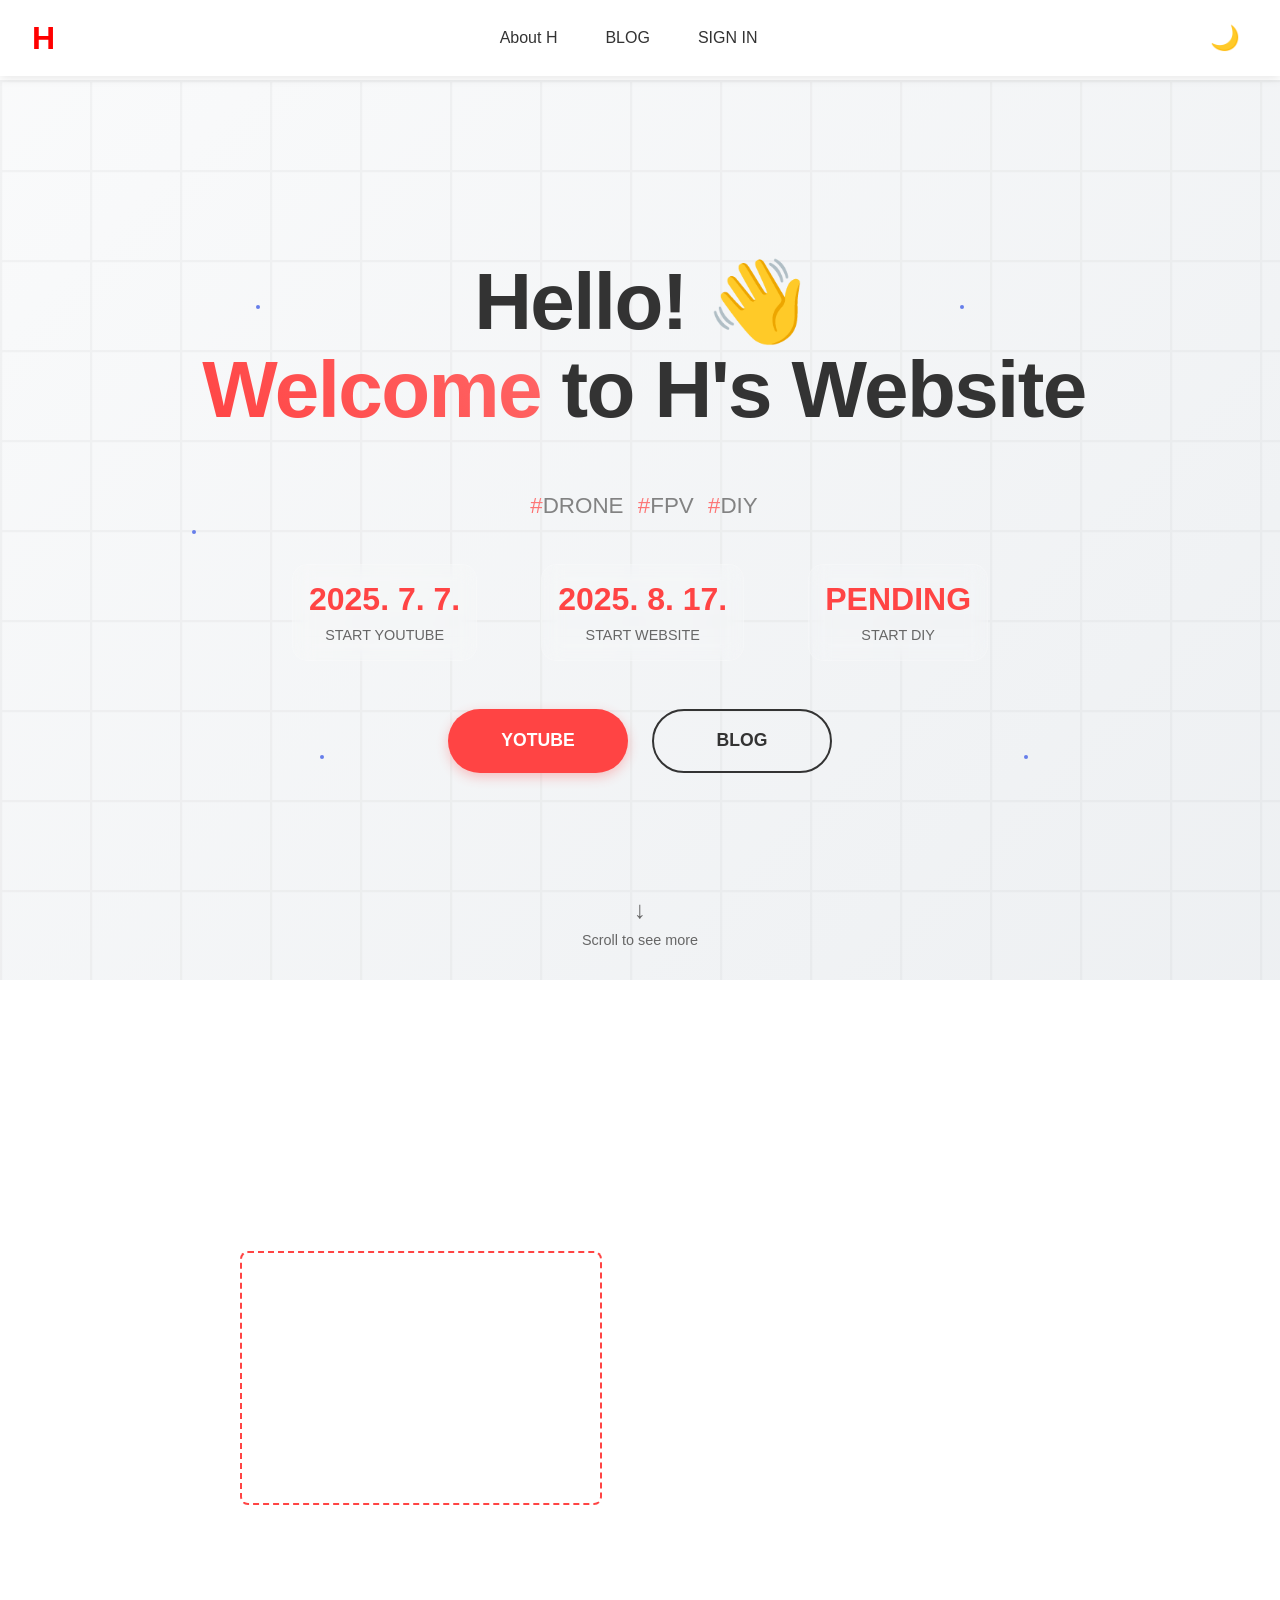
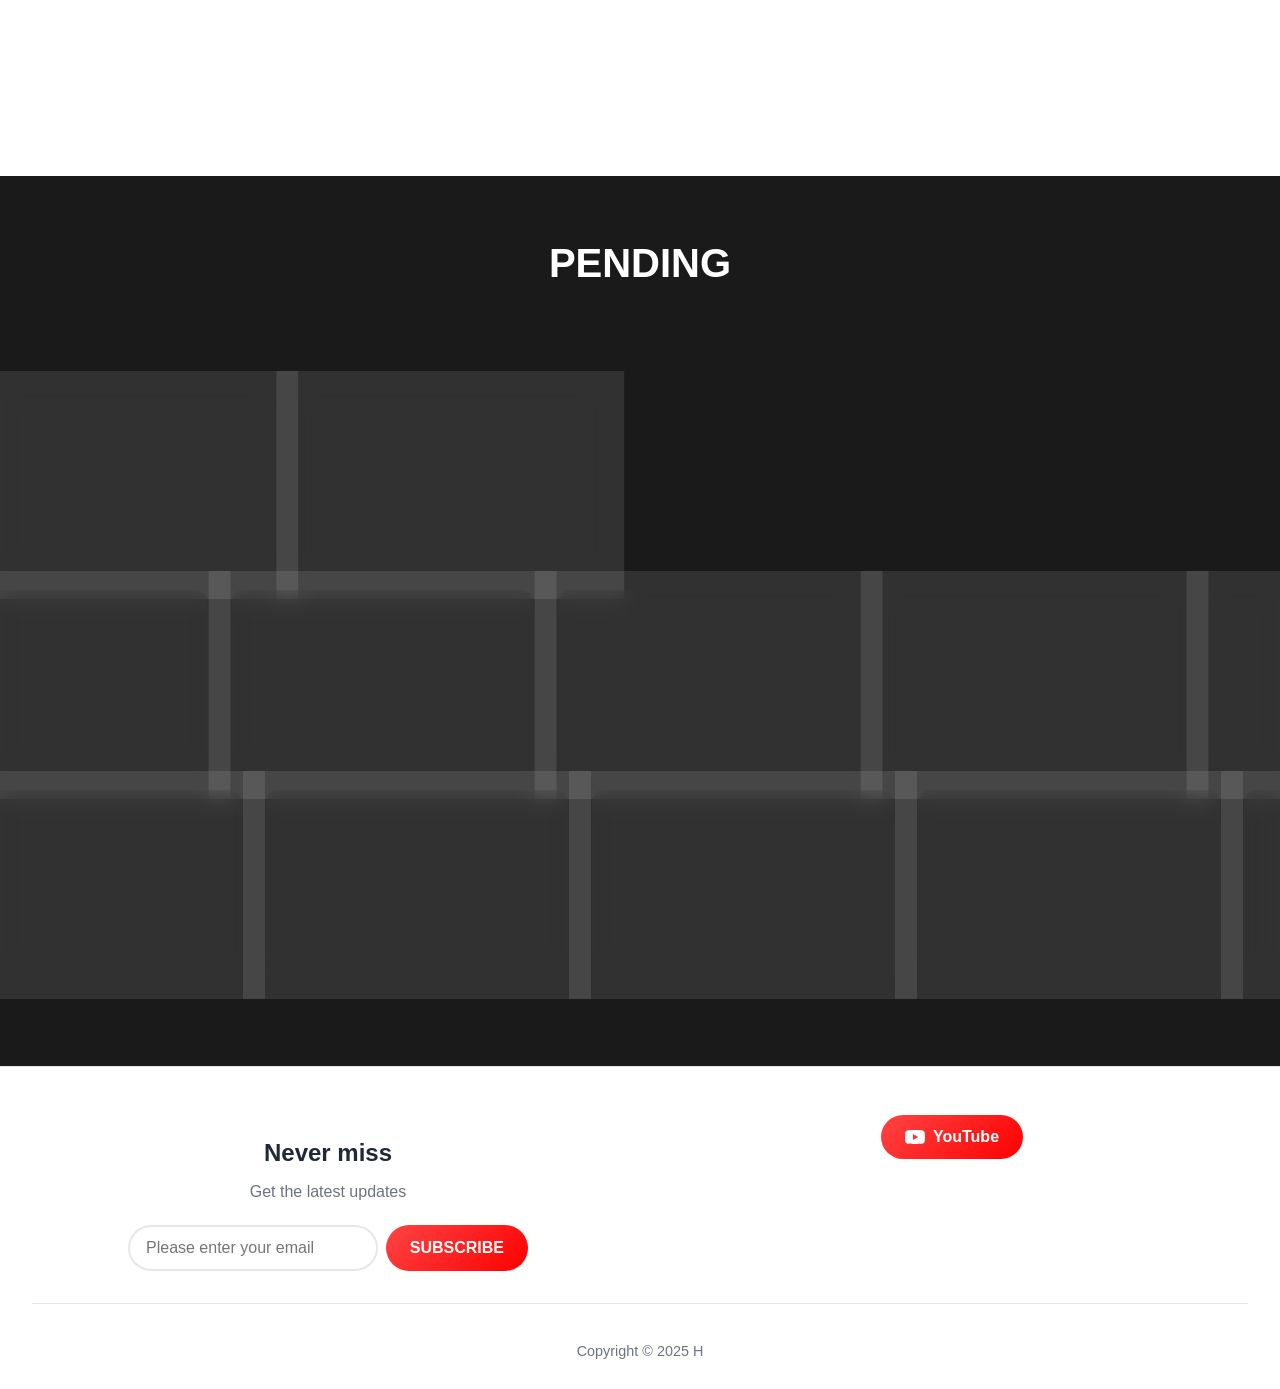
==== index.html @ eb15fac5 "Updates" ====
<!doctype html><html lang="en"><head><meta charset="utf-8"/><link rel="icon" href="/favicon.ico"/><meta name="viewport" content="width=device-width,initial-scale=1"/><meta name="theme-color" content="#000000"/><meta name="description" content="Web site created using create-react-app"/><link rel="apple-touch-icon" href="/logo192.png"/><link rel="manifest" href="/manifest.json"/><title>Himdol's GitHub Pages</title><script defer="defer" src="/static/js/main.31497d71.js"></script><link href="/static/css/main.f7d9aebe.css" rel="stylesheet"></head><body><noscript>You need to enable JavaScript to run this app.</noscript><div id="root"></div></body></html>
---- static/css/main.f7d9aebe.css ----
body{-webkit-font-smoothing:antialiased;-moz-osx-font-smoothing:grayscale;font-family:-apple-system,BlinkMacSystemFont,Segoe UI,Roboto,Oxygen,Ubuntu,Cantarell,Fira Sans,Droid Sans,Helvetica Neue,sans-serif;margin:0}code{font-family:source-code-pro,Menlo,Monaco,Consolas,Courier New,monospace}.App{background:#fff;color:#333;min-height:100vh;text-align:center;transition:all .3s ease}.App.dark{background:#1a1a1a;color:#fff}.header{align-items:center;-webkit-backdrop-filter:blur(10px);backdrop-filter:blur(10px);background:#ffffffe6;box-shadow:0 2px 10px #0000001a;display:flex;justify-content:space-between;left:0;padding:1rem 2rem;position:fixed;right:0;top:0;transition:all .3s ease;z-index:1000}.App.dark .header{background:#1a1a1ae6;box-shadow:0 2px 10px #0000004d}.logo{font-size:2rem;font-weight:700}.logo-m{color:#3b82f6}.logo-h{color:red}.nav{display:flex;gap:1rem}.nav-item{background:none;border:none;border-radius:.5rem;color:#333;cursor:pointer;font-size:1rem;padding:.5rem 1rem;transition:all .3s ease}.App.dark .nav-item{color:#fff}.nav-item:hover{background:#ff000026;color:red;transform:translateY(-1px)}.App.dark .nav-item:hover{background:#ff000040;color:#f66}.nav-item.active{background:linear-gradient(135deg,#f003,#ff00004d);color:red;font-weight:700}.App.dark .nav-item.active{background:linear-gradient(135deg,#ff00004d,#f006);color:#f66}.theme-toggle{background:none;border:none;border-radius:.5rem;cursor:pointer;font-size:1.5rem;padding:.5rem;transition:all .3s ease}.theme-toggle:hover{background:#0000001a}.App.dark .theme-toggle:hover{background:#ffffff1a}.main{margin:0;max-width:100%;padding-top:80px}.home-container{overflow-x:hidden;width:100%}.banner-section{align-items:center;background:#fff;display:flex;height:100vh;justify-content:center;overflow:hidden;position:relative}.home-container.dark .banner-section{background:#1a1a1a}.banner-background{align-items:center;background:#fff;background-size:400% 400%;display:flex;height:100%;justify-content:center;left:0;position:absolute;top:0;width:100%}.home-container.dark .banner-background{background:#1a1a1a}.banner-image{align-items:center;background:linear-gradient(135deg,#f8f9fa,#e9ecef);display:flex;height:100%;justify-content:center;left:0;opacity:.8;position:absolute;top:0;width:100%}.home-container.dark .banner-image{background:linear-gradient(135deg,#1a1a1a,#2d2d2d);opacity:.9}@keyframes gradientShift{0%{background-position:0 50%}50%{background-position:100% 50%}to{background-position:0 50%}}.banner-particles{height:100%;left:0;pointer-events:none;position:absolute;top:0;width:100%}.particle{animation:float 6s ease-in-out infinite;background:#667eea;border-radius:50%;height:4px;position:absolute;width:4px}.home-container.dark .particle{background:#4facfe}.particle-1{animation-delay:0s;left:20%;top:25%}.particle-2{animation-delay:1s;left:80%;top:75%}.particle-3{animation-delay:2s;left:15%;top:50%}.particle-4{animation-delay:3s;left:75%;top:25%}.particle-5{animation-delay:4s;left:25%;top:75%}@keyframes float{0%,to{opacity:.7;transform:translateY(0) rotate(0deg)}50%{opacity:1;transform:translateY(-20px) rotate(180deg)}}.banner-overlay{background:url("data:image/svg+xml;charset=utf-8,%3Csvg xmlns='http://www.w3.org/2000/svg' viewBox='0 0 100 100'%3E%3Cdefs%3E%3Cpattern id='a' width='10' height='10' patternUnits='userSpaceOnUse'%3E%3Cpath d='M10 0H0v10' fill='none' stroke='rgba(0,0,0,0.1)' stroke-width='.5'/%3E%3C/pattern%3E%3C/defs%3E%3Cpath fill='url(%23a)' d='M0 0h100v100H0z'/%3E%3C/svg%3E");height:100%;left:0;opacity:.3;position:absolute;top:0;width:100%}.home-container.dark .banner-overlay{background:url("data:image/svg+xml;charset=utf-8,%3Csvg xmlns='http://www.w3.org/2000/svg' viewBox='0 0 100 100'%3E%3Cdefs%3E%3Cpattern id='a' width='10' height='10' patternUnits='userSpaceOnUse'%3E%3Cpath d='M10 0H0v10' fill='none' stroke='rgba(255,255,255,0.1)' stroke-width='.5'/%3E%3C/pattern%3E%3C/defs%3E%3Cpath fill='url(%23a)' d='M0 0h100v100H0z'/%3E%3C/svg%3E")}.banner-content{align-items:center;color:#333;display:flex;flex-direction:column;justify-content:center;margin-bottom:4rem;max-width:1200px;padding:0 2rem;position:relative;text-align:center;width:100%;z-index:2}.home-container.dark .banner-content{color:#fff}.banner-title{color:#333;font-size:5rem;font-weight:700;letter-spacing:-.02em;line-height:1.1;margin-bottom:2rem}.home-container.dark .banner-title{color:#fff}@media (max-width:768px){.banner-title{font-size:3rem}}@media (max-width:480px){.banner-title{font-size:2.5rem}}.highlight{-webkit-text-fill-color:#0000;background:linear-gradient(45deg,#f44,#f66);-webkit-background-clip:text;background-clip:text;display:inline-block;margin-left:.5rem}.banner-subtitle{color:#666;font-size:1.4rem;font-weight:400;line-height:1.6;margin-bottom:2.5rem;margin-left:auto;margin-right:auto;max-width:600px;opacity:.8}.home-container.dark .banner-subtitle{color:#ccc}.banner-stats{display:flex;flex-wrap:wrap;gap:4rem;justify-content:center;margin-bottom:3rem}.stat-item{-webkit-backdrop-filter:blur(10px);backdrop-filter:blur(10px);background:#ffffff1a;border:1px solid #fff3;border-radius:15px;min-width:100px;padding:1rem;text-align:center}.home-container.dark .stat-item{background:#0003;border:1px solid #ffffff1a}.stat-number{color:#f44;display:block;font-size:2rem;font-weight:800;margin-bottom:.5rem}.home-container.dark .stat-number{color:#f66}.stat-label{color:#666;font-size:.9rem;font-weight:500}.home-container.dark .stat-label{color:#ccc}.banner-buttons{flex-wrap:wrap;gap:1.5rem;margin-bottom:2rem}.banner-buttons,.scroll-indicator{display:flex;justify-content:center}.scroll-indicator{align-items:center;bottom:2rem;color:#666;flex-direction:column;font-size:.9rem;position:absolute;text-align:center;z-index:10}.home-container.dark .scroll-indicator{color:#ccc}.scroll-arrow{animation:bounce 2s infinite;font-size:1.5rem;margin-bottom:.5rem}@keyframes bounce{0%,20%,50%,80%,to{transform:translateY(0)}40%{transform:translateY(-10px)}60%{transform:translateY(-5px)}}.btn-primary,.btn-secondary{border:none;border-radius:50px;cursor:pointer;display:inline-block;font-size:1.1rem;font-weight:600;min-width:180px;overflow:hidden;padding:1.2rem 2.5rem;position:relative;text-decoration:none;transition:all .3s ease}.btn-primary{background:#f44;box-shadow:0 4px 12px #ff44444d;color:#fff}.btn-primary:hover{background:#f33;box-shadow:0 8px 20px #f446;transform:translateY(-2px)}.btn-secondary{background:#0000;border:2px solid #333;color:#333}.home-container.dark .btn-secondary{border:2px solid #fff;color:#fff}.btn-secondary:hover{background:#333;color:#fff;transform:translateY(-2px)}.home-container.dark .btn-secondary:hover{background:#fff;color:#333}.drone-section{background:#fff;height:100vh;overflow:hidden;position:relative}.home-container.dark .drone-section{background:#1a1a1a}.drone{left:50%;position:absolute;top:50%;transform:translate(-50%,-50%);z-index:10}.drone-body{background:linear-gradient(45deg,#2c3e50,#34495e);border:3px solid #ecf0f1;box-shadow:0 10px 30px #0000004d;height:120px;position:relative;transform:rotate(45deg);width:120px}.drone-body:before{border:2px solid #ecf0f1;border-radius:50%;content:"";height:60px;left:50%;top:50%;transform:translate(-50%,-50%);width:60px}.drone-arm,.drone-body:before{background:linear-gradient(45deg,#34495e,#2c3e50);position:absolute}.drone-arm{border:1px solid #ecf0f1;border-radius:4px;height:8px;width:80px}.drone-arm-1{left:50%;top:50%;transform:translate(-50%,-50%) rotate(0deg)}.drone-arm-2{left:50%;top:50%;transform:translate(-50%,-50%) rotate(90deg)}.drone-propeller{animation:spin .3s linear infinite;background:#95a5a6;border:2px solid #7f8c8d;border-radius:50%;height:25px;position:absolute;width:25px}.drone-propeller-1{left:50%;top:-12px;transform:translateX(-50%)}.drone-propeller-2{right:-12px;top:50%;transform:translateY(-50%)}.drone-propeller-3{bottom:-12px;left:50%;transform:translateX(-50%)}.drone-propeller-4{left:-12px;top:50%;transform:translateY(-50%)}@keyframes spin{0%{transform:rotate(0deg)}to{transform:rotate(1turn)}}.drone-camera{background:#e74c3c;border:2px solid #c0392b;border-radius:50%;box-shadow:0 2px 8px #e74c3c66;height:25px;left:50%;position:absolute;top:50%;transform:translate(-50%,-50%);width:25px}.drone-trail{background:radial-gradient(circle at 50% 50%,#3498db1a 0,#0000 70%);height:100%;left:0;pointer-events:none;position:absolute;top:0;width:100%}.section{min-height:10vh}.section,.section-content{align-items:center;display:flex;justify-content:center;padding:2rem;position:relative}.section-content{box-sizing:border-box;max-width:1200px;min-height:60vh;text-align:center;width:100%}.section-layout{align-items:center;background:#ffffffe6;border-radius:15px;display:flex;gap:3rem;max-width:800px;padding:1.5rem;transition:all .3s ease;width:100%}.home-container.dark .section-layout{background:#282828e6}.section-layout.section-layout-left-image{flex-direction:row!important}.blog-section .section-layout.section-layout-right-image,.section-layout.section-layout-right-image{flex-direction:row-reverse!important}.blog-section .section-layout .landing-pad{order:1}.blog-section .section-layout .section-image{order:2}.section-image{align-items:center;-webkit-backdrop-filter:blur(10px);backdrop-filter:blur(10px);background:#ffffff1a;border:2px dashed #f44;border-radius:8px;color:#f44;display:flex;flex:1 1;flex-shrink:0;font-size:1.2rem;height:250px;justify-content:center;min-width:250px}@media (max-width:768px){.section-layout{flex-direction:column!important;gap:2rem;padding:1.5rem}.section-image{height:200px;min-width:0;min-width:auto;width:100%}.landing-pad{text-align:center}}.mt-28{margin-top:7rem}.screen-slide-scroll-section{background:#1a1a1a;color:#fff;overflow:hidden;padding:2rem 0;position:relative}.home-container.dark .screen-slide-scroll-section{background:#0a0a0a}.screen-slide-title{color:#fff;font-size:2.5rem;font-weight:700;margin-bottom:.5rem;text-align:center}.home-container.dark .screen-slide-title{color:#fff}.screen-slide-subtitle{color:#ccc;font-size:1.2rem;margin-bottom:3rem;text-align:center}.home-container.dark .screen-slide-subtitle{color:#aaa}.screen-slide-container{height:700px;overflow:hidden;position:relative}.screen-slide-row{display:flex;gap:1.5rem;padding:1rem 0;position:absolute;white-space:nowrap;width:-webkit-max-content;width:max-content;will-change:transform}.screen-slide-item{align-items:center;-webkit-backdrop-filter:blur(10px);backdrop-filter:blur(10px);background:#ffffff1a;border:1px solid #fff3;border-radius:12px;box-shadow:0 4px 15px #0000001a;color:#fff;display:flex;flex-shrink:0;font-size:1rem;font-weight:500;height:180px;justify-content:center;overflow:hidden;padding:0;position:relative;text-align:center;transition:all .3s ease;width:300px}.screen-slide-item img{border-radius:12px;height:100%;object-fit:cover;width:100%}.screen-slide-item .item-content{align-items:center;background:linear-gradient(#0000,#000000b3);bottom:0;display:flex;justify-content:center;left:0;padding:1rem .5rem .5rem;position:absolute;right:0}.screen-slide-item .item-content span{font-size:.9rem;font-weight:600;text-shadow:1px 1px 2px #000c}.home-container.dark .screen-slide-item{background:#ffffff0d;border:1px solid #ffffff1a;box-shadow:0 4px 15px #0000004d;color:#e0e0e0}.screen-slide-item:hover{background:#fff3;box-shadow:0 8px 25px #0003;transform:translateY(-3px)}.home-container.dark .screen-slide-item:hover{background:#ffffff26;box-shadow:0 8px 25px #0006}.screen-slide-row-1{top:40px;transition:transform .1s ease-out}.screen-slide-row-2{top:240px;transition:transform .1s ease-out}.screen-slide-row-3{top:440px;transition:transform .1s ease-out}.landing-pad{flex:1 1;padding:1rem;text-align:left}.section-title{-webkit-text-fill-color:#0000;background:linear-gradient(45deg,#f44,#f66);-webkit-background-clip:text;background-clip:text;font-size:3.5rem;font-weight:800;margin-bottom:2rem}.section-description{color:#666;font-size:1.3rem;line-height:1.8;margin-bottom:3rem;margin-left:auto;margin-right:auto;max-width:600px}.home-container.dark .section-description{color:#ccc}.btn-landing{background:linear-gradient(45deg,#f44,#f66);border:none;border-radius:50px;color:#fff;cursor:pointer;font-size:1.1rem;font-weight:600;letter-spacing:1px;padding:1rem 2.5rem;text-transform:uppercase;transition:all .3s ease}.about-section{background:#fff;color:#333;overflow:hidden;padding:8rem 2rem;position:relative}.home-container.dark .about-section{background:#1a1a1a;color:#fff}.blog-section{background:#fff;color:#333;overflow:hidden;padding:8rem 2rem;position:relative}.home-container.dark .blog-section{background:#1a1a1a;color:#fff}.shop-section{background:#fff;color:#333;overflow:hidden;padding:8rem 2rem;position:relative}.home-container.dark .shop-section{background:#1a1a1a;color:#fff}.App.dark .section-description{color:#ccc}.App.dark .landing-pad{background:#0000004d;border:1px solid #ffffff1a}@media (max-width:768px){.banner-title{font-size:2.5rem}.banner-subtitle{font-size:1.1rem}.banner-stats{gap:1.5rem}.stat-item{min-width:80px;padding:.8rem}.stat-number{font-size:1.5rem}.banner-buttons{align-items:center;flex-direction:column}.section-title{font-size:2.5rem}.landing-pad{padding:2rem}.header{flex-direction:column;gap:1rem;padding:1rem}.nav{flex-wrap:wrap;justify-content:center}}@media (max-width:480px){.banner-title{font-size:2rem}.banner-subtitle{font-size:1rem}.banner-stats{gap:1rem}.stat-item{min-width:70px;padding:.6rem}.stat-number{font-size:1.3rem}.stat-label{font-size:.8rem}}.home-page{padding:4rem 2rem;text-align:center}.home-page h1{color:#1f2937;font-size:3rem;margin-bottom:1rem;transition:color .3s ease}.App.dark .home-page h1{color:#f9fafb}.home-page h2{color:#6b7280;font-size:1.5rem;font-weight:300;margin-bottom:2rem;transition:color .3s ease}.App.dark .home-page h2{color:#d1d5db}.home-page p{color:#4b5563;font-size:1.2rem;line-height:1.6;margin-bottom:3rem;margin-left:auto;margin-right:auto;max-width:600px;transition:color .3s ease}.App.dark .home-page p{color:#9ca3af}.buttons{display:flex;flex-wrap:wrap;gap:1rem;justify-content:center}.buttons button{background:linear-gradient(135deg,#f44,red);border:none;border-radius:1.5rem;color:#fff;cursor:pointer;font-size:1rem;font-weight:700;padding:.75rem 1.5rem;text-shadow:0 1px 2px #0000004d;transition:all .3s ease}.buttons button:hover{background:linear-gradient(135deg,red,#c00);transform:translateY(-3px)}.about-page,.blog-page,.login-page,.shop-page{padding:2rem;text-align:center}.about-page h1,.blog-page h1,.login-page h1,.shop-page h1{color:#1f2937;font-size:2.5rem;margin-bottom:1rem;transition:color .3s ease}.App.dark .about-page h1,.App.dark .blog-page h1,.App.dark .login-page h1,.App.dark .shop-page h1{color:#f9fafb}.about-page p,.blog-page p,.login-page p,.shop-page p{color:#4b5563;font-size:1.1rem;margin-bottom:2rem;margin-left:auto;margin-right:auto;max-width:600px;transition:color .3s ease}.App.dark .about-page p,.App.dark .blog-page p,.App.dark .login-page p,.App.dark .shop-page p{color:#9ca3af}.about-page button,.blog-page button,.login-page button,.shop-page button{background:linear-gradient(135deg,#f44,red);border:none;border-radius:1.5rem;box-shadow:0 4px 8px #ff00004d,0 2px 4px #f003;color:#fff;cursor:pointer;font-size:1rem;font-weight:700;padding:.75rem 1.5rem;text-shadow:0 1px 2px #0000004d;transition:all .3s ease}.about-page button:hover,.blog-page button:hover,.login-page button:hover,.shop-page button:hover{background:linear-gradient(135deg,red,#c00);box-shadow:0 12px 25px #ff000080,0 6px 12px #ff00004d;transform:translateY(-3px)}@media (max-width:768px){.header{flex-direction:column;gap:1rem;padding:1rem}.nav{flex-wrap:wrap;justify-content:center}.home-page h1{font-size:2rem}.home-page h2{font-size:1.2rem}.buttons{align-items:center;flex-direction:column}.buttons button{width:200px}}.footer{-webkit-backdrop-filter:blur(10px);backdrop-filter:blur(10px);background:#fffffff2;border-top:1px solid #0000001a;margin-top:auto;padding:3rem 2rem 1rem;transition:all .3s ease}.App.dark .footer{background:#1a1a1af2;border-top:1px solid #ffffff1a}.footer-content{grid-gap:3rem;align-items:start;display:grid;gap:3rem;grid-template-columns:1fr 1fr;margin:0 auto;max-width:1200px}.footer-section h3{color:#1f2937;font-size:1.5rem;font-weight:700;margin-bottom:1rem;transition:color .3s ease}.App.dark .footer-section h3{color:#f9fafb}.footer-section p{color:#6b7280;font-size:1rem;margin-bottom:1.5rem;transition:color .3s ease}.App.dark .footer-section p{color:#9ca3af}.subscribe-form{display:flex;gap:.5rem;justify-content:center;margin:0 auto;max-width:400px}.email-input{background:#fff;border:2px solid #e5e7eb;border-radius:2rem;color:#1f2937;flex:1 1;font-size:1rem;padding:.75rem 1rem;transition:all .3s ease}.App.dark .email-input{background:#374151;border-color:#4b5563;color:#f9fafb}.email-input:focus{border-color:red;box-shadow:0 0 0 3px #ff00001a;outline:none}.subscribe-btn{background:linear-gradient(135deg,#f44,red);border:none;border-radius:2rem;color:#fff;cursor:pointer;font-size:1rem;font-weight:600;padding:.75rem 1.5rem;transition:all .3s ease;white-space:nowrap}.subscribe-btn:hover{background:linear-gradient(135deg,red,#c00);box-shadow:0 4px 12px #ff00004d;transform:translateY(-2px)}.subscribed-message{background:linear-gradient(135deg,#10b981,#059669);border-radius:.5rem;color:#fff;font-weight:600;padding:1rem;text-align:center}.social-links{display:flex;gap:1rem;justify-content:center}.youtube-btn{align-items:center;background:linear-gradient(135deg,#f44,red);border:none;border-radius:2rem;color:#fff;cursor:pointer;display:flex;font-size:1rem;font-weight:600;gap:.5rem;padding:.75rem 1.5rem;transition:all .3s ease}.youtube-btn:hover{background:linear-gradient(135deg,red,#c00);box-shadow:0 4px 12px #ff00004d;transform:translateY(-2px)}.youtube-icon{fill:currentColor;height:20px;width:20px}.footer-bottom{border-top:1px solid #0000001a;margin-top:2rem;padding-top:1.5rem;text-align:center}.App.dark .footer-bottom{border-top:1px solid #ffffff1a}.made-by{color:#6b7280;font-size:.9rem;font-weight:500;transition:color .3s ease}.App.dark .made-by{color:#9ca3af}.blog-container{align-items:center;display:flex;flex-direction:column;margin:0 auto;max-width:1200px;padding:2rem 1rem}.blog-layout{display:flex}.blog-main{flex:1 1;transition:all .3s ease}.blog-header{margin-bottom:2rem}.blog-title{font-size:1.875rem;margin-bottom:1rem}.blog-subtitle{color:#6b7280}.blog-search-container{flex:1 1}.blog-search-wrapper{position:relative}.blog-search-input{border:1px solid #d1d5db;border-radius:.5rem;font-size:1rem;padding:.75rem 2.5rem;transition:all .3s ease;width:100%}.blog-search-input:focus{border-color:#3b82f6;box-shadow:0 0 0 3px #3b82f61a;outline:none}.blog-search-icon{color:#9ca3af;height:1.25rem;left:.75rem;position:absolute;top:50%;transform:translateY(-50%);width:1.25rem}.blog-select{background:#fff;border:1px solid #d1d5db;border-radius:.5rem;font-size:1rem;padding:.75rem 1rem;transition:all .3s ease}.blog-select:focus{border-color:#3b82f6;box-shadow:0 0 0 3px #3b82f61a;outline:none}.blog-results-info{color:#6b7280;justify-content:space-between;margin-bottom:1rem}.blog-reset-btn,.blog-results-info{align-items:center;display:flex;font-size:.875rem}.blog-reset-btn{background:linear-gradient(135deg,#f44,red);border:none;border-radius:1.5rem;color:#fff;cursor:pointer;font-weight:600;gap:.5rem;padding:.5rem 1rem;transition:all .3s ease}.blog-reset-btn:hover{background:linear-gradient(135deg,red,#c00);box-shadow:0 4px 12px #ff00004d;transform:translateY(-2px)}.blog-empty-state{padding:3rem 0;text-align:center}.blog-empty-icon{color:#9ca3af;height:3rem;margin:0 auto .5rem;width:3rem}.blog-empty-title{color:#111827;font-size:.875rem;font-weight:500;margin-top:.5rem}.blog-empty-description{color:#6b7280;font-size:.875rem;margin-top:.25rem}.blog-empty-btn{align-items:center;background-color:#2563eb;border:1px solid #0000;border-radius:.375rem;color:#fff;cursor:pointer;display:inline-flex;font-size:.875rem;font-weight:500;margin-top:1.5rem;padding:.5rem 1rem;transition:all .3s ease}.blog-empty-btn:hover{background-color:#1d4ed8}.blog-pagination{display:flex;justify-content:center;margin-top:3rem}.blog-pagination-nav{align-items:center;display:flex;gap:.5rem}.blog-pagination-btn{border-radius:.5rem;cursor:pointer;font-weight:500;padding:.5rem 1rem;transition:all .3s ease}.blog-pagination-btn.disabled{color:#9ca3af;cursor:not-allowed;opacity:.5}.blog-pagination-btn.active{background-color:#2563eb;color:#fff}.blog-pagination-btn:not(.active):not(.disabled){color:#374151}.blog-pagination-btn:not(.active):not(.disabled):hover{background-color:#f3f4f6;color:#111827}.blog-post-footer{align-items:center;display:flex;justify-content:space-between;margin-top:auto}.blog-tag-more{color:#9ca3af;font-size:.75rem}.blog-posts-container{max-width:800px;width:100%}.App.dark .blog-search-input,.App.dark .blog-select{background:#374151;border-color:#4b5563;color:#f9fafb}.App.dark .blog-search-input::placeholder{color:#9ca3af}.App.dark .blog-empty-title,.App.dark .blog-title{color:#f9fafb}.App.dark .blog-empty-description,.App.dark .blog-results-info,.App.dark .blog-subtitle{color:#9ca3af}.blog-filters{display:flex;flex-direction:column;gap:1rem;margin-bottom:1.5rem;max-width:800px;width:100%}@media (min-width:1024px){.blog-filters{flex-direction:row}}.blog-excerpt{-webkit-line-clamp:3;-webkit-box-orient:vertical;display:-webkit-box;overflow:hidden;text-overflow:ellipsis}.blog-post{background:#fff;border-radius:12px;box-shadow:0 4px 6px #0000001a;cursor:pointer;display:flex;flex-direction:column;margin-bottom:2rem;min-height:280px;overflow:hidden;transition:all .3s ease}.blog-post:hover{box-shadow:0 10px 25px #00000026;transform:translateY(-4px)}.blog-post-content{display:flex;flex:1 1;flex-direction:column}@media (min-width:768px){.blog-post-content{flex-direction:row}}.blog-post-image{height:200px;object-fit:cover;width:100%}@media (min-width:768px){.blog-post-image{height:auto;width:33.333333%}}.blog-post-text{display:flex;flex:1 1;flex-direction:column;padding:1.5rem}.blog-post-header{align-items:center;display:flex;justify-content:space-between;margin-bottom:1rem}.blog-post-meta{align-items:center;display:flex;gap:1rem}.blog-category{border-radius:9999px;font-size:.875rem;font-weight:500;padding:.25rem .75rem}.blog-category.tech{background-color:#dbeafe;color:#2563eb}.blog-category.life{background-color:#d1fae5;color:#059669}.blog-category.travel{background-color:#ede9fe;color:#7c3aed}.blog-category.food{background-color:#fed7aa;color:#ea580c}.blog-category.book{background-color:#e0e7ff;color:#4f46e5}.blog-featured{background-color:#fef3c7;border-radius:9999px;color:#d97706;font-size:.75rem;font-weight:500;padding:.125rem .5rem}.blog-title{color:#111827;cursor:pointer;font-size:1.5rem;font-weight:700;margin-bottom:.75rem;transition:color .3s ease}.blog-title:hover{color:#2563eb}.blog-author{align-items:center;display:flex;gap:.5rem}.blog-author-avatar{align-items:center;background:linear-gradient(135deg,#3b82f6,#10b981);border-radius:50%;color:#fff;display:flex;font-size:.875rem;font-weight:500;height:2rem;justify-content:center;width:2rem}.blog-tags{display:flex;flex-wrap:wrap;gap:.25rem;margin-top:1rem}.blog-tag{background-color:#fecaca;border-radius:9999px;color:#dc2626;font-size:.75rem;padding:.125rem .5rem}.App.dark .blog-post{background:#1f2937;color:#f9fafb}.App.dark .blog-title{color:#f9fafb}.App.dark .blog-title:hover{color:#60a5fa}.App.dark .blog-tag{background-color:#7f1d1d;color:#f87171}@media (max-width:768px){.footer{padding:2rem 1rem 1rem}.footer-content{gap:2rem;grid-template-columns:1fr}.subscribe-form{flex-direction:column}.subscribe-btn{width:100%}.youtube-btn{justify-content:center;width:100%}}
/*# sourceMappingURL=main.f7d9aebe.css.map*/
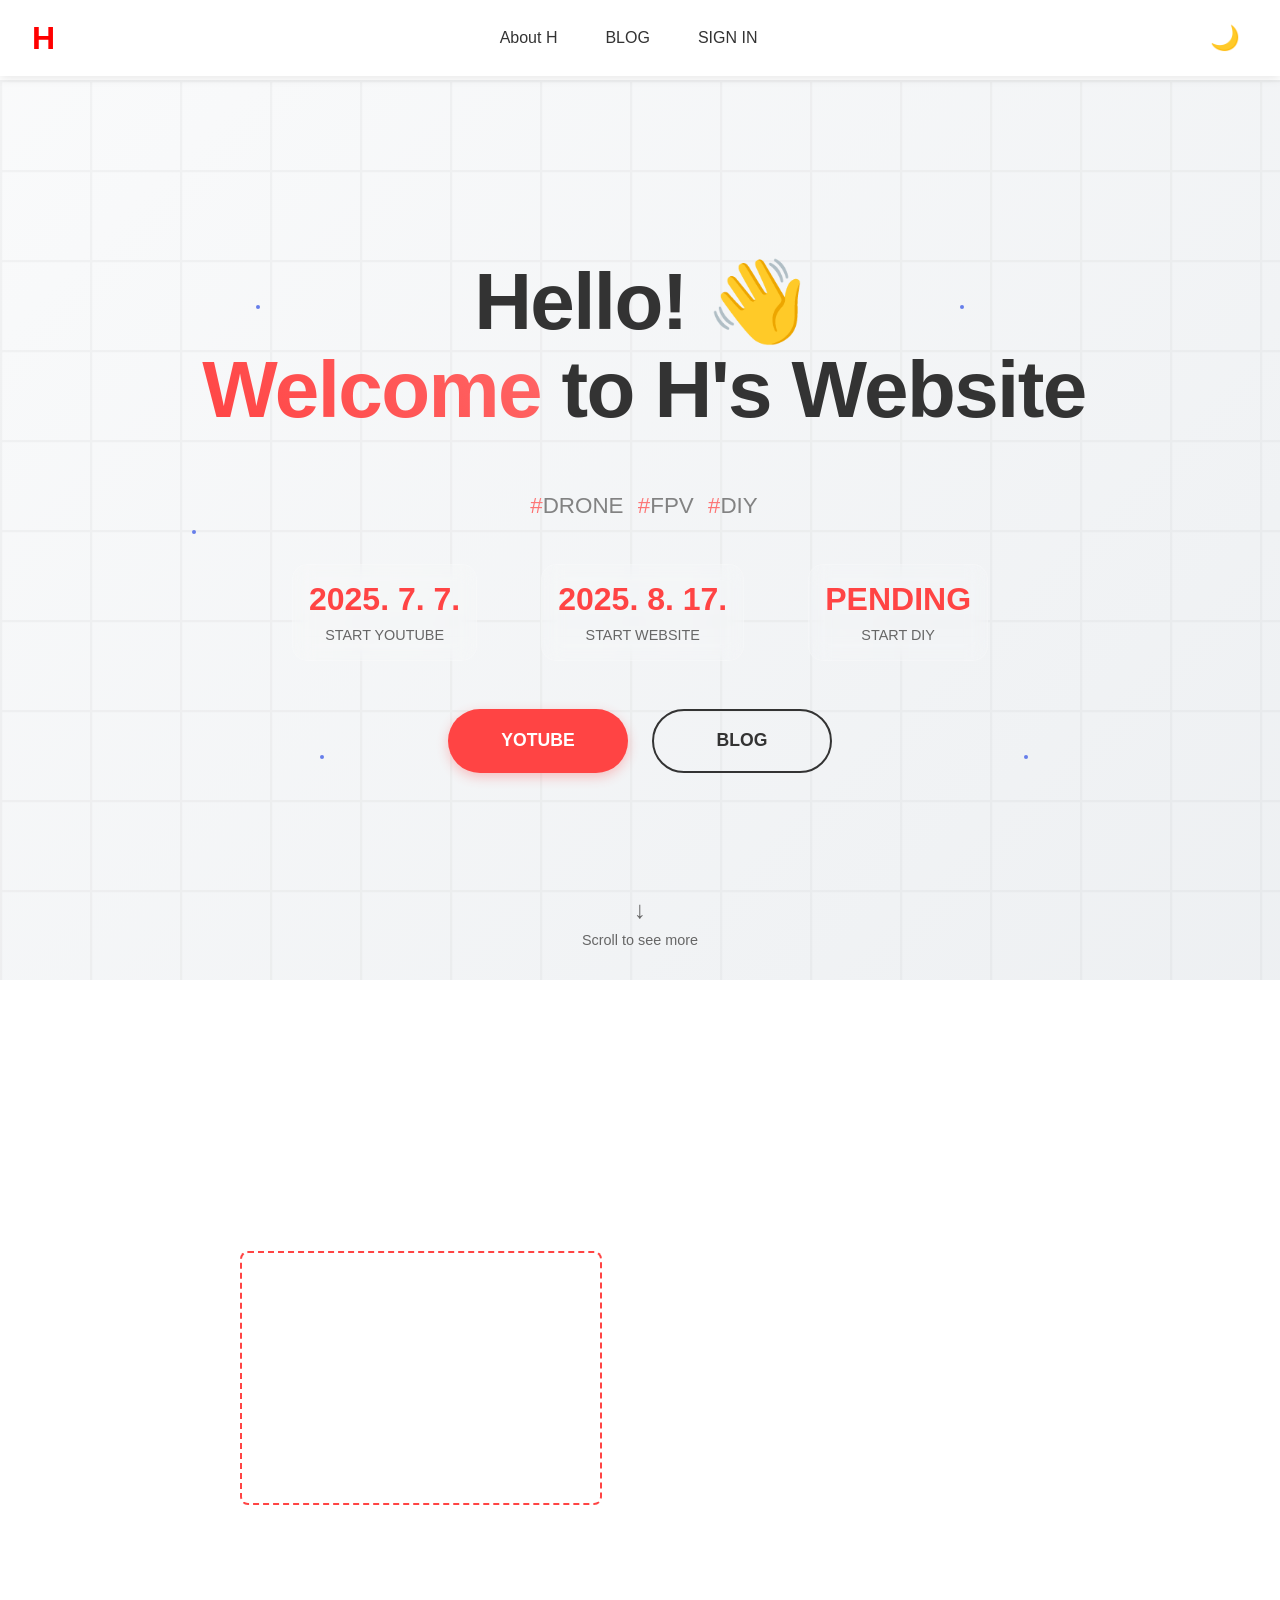
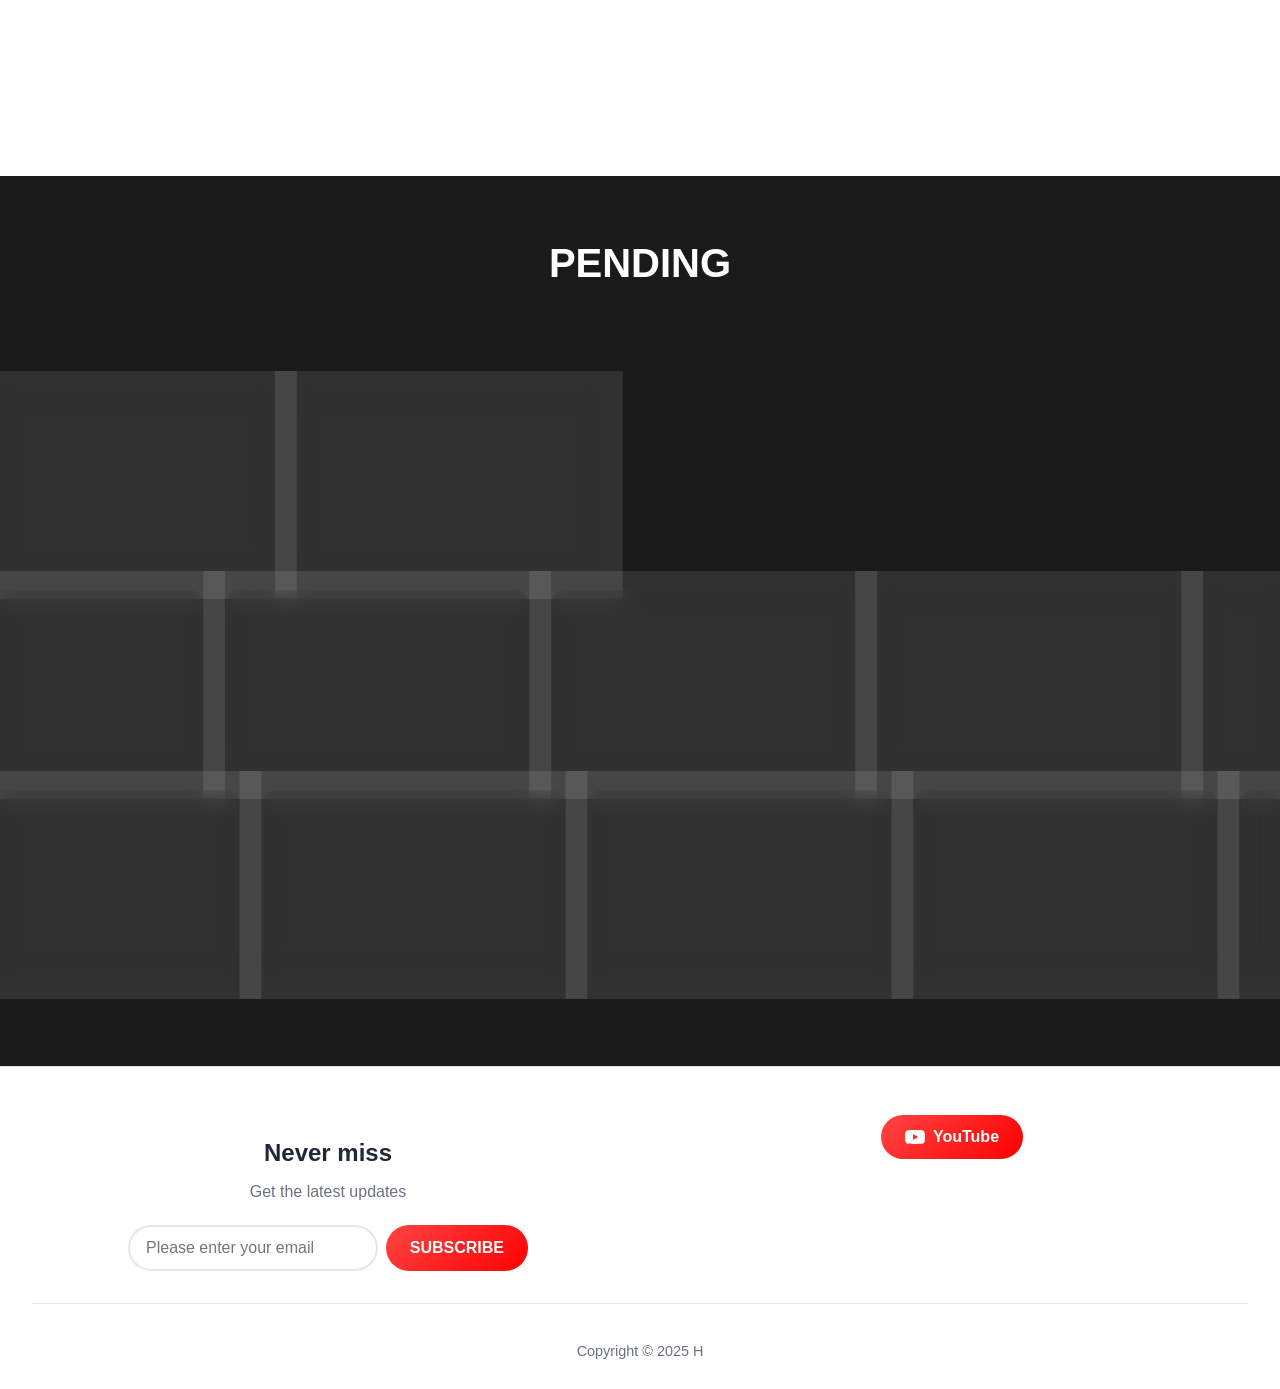
==== commit c6d0be05: "Updates" ====
--- a/index.html
+++ b/index.html
@@ -1 +1 @@
-<!doctype html><html lang="en"><head><meta charset="utf-8"/><link rel="icon" href="/favicon.ico"/><meta name="viewport" content="width=device-width,initial-scale=1"/><meta name="theme-color" content="#000000"/><meta name="description" content="Web site created using create-react-app"/><link rel="apple-touch-icon" href="/logo192.png"/><link rel="manifest" href="/manifest.json"/><title>Himdol's GitHub Pages</title><script defer="defer" src="/static/js/main.31497d71.js"></script><link href="/static/css/main.f7d9aebe.css" rel="stylesheet"></head><body><noscript>You need to enable JavaScript to run this app.</noscript><div id="root"></div></body></html>+<!doctype html><html lang="en"><head><meta charset="utf-8"/><link rel="icon" href="/favicon.ico"/><meta name="viewport" content="width=device-width,initial-scale=1"/><meta name="theme-color" content="#000000"/><meta name="description" content="Web site created using create-react-app"/><link rel="apple-touch-icon" href="/logo192.png"/><link rel="manifest" href="/manifest.json"/><title>Himdol's GitHub Pages</title><script defer="defer" src="/static/js/main.31497d71.js"></script><link href="/static/css/main.3dc34add.css" rel="stylesheet"></head><body><noscript>You need to enable JavaScript to run this app.</noscript><div id="root"></div></body></html>
--- a/static/css/main.3dc34add.css
+++ b/static/css/main.3dc34add.css
@@ -0,0 +1,2 @@
+body{-webkit-font-smoothing:antialiased;-moz-osx-font-smoothing:grayscale;font-family:-apple-system,BlinkMacSystemFont,Segoe UI,Roboto,Oxygen,Ubuntu,Cantarell,Fira Sans,Droid Sans,Helvetica Neue,sans-serif;margin:0}code{font-family:source-code-pro,Menlo,Monaco,Consolas,Courier New,monospace}.App{background:#fff;color:#333;min-height:100vh;text-align:center;transition:all .3s ease}.App.dark{background:#1a1a1a;color:#fff}.header{align-items:center;-webkit-backdrop-filter:blur(10px);backdrop-filter:blur(10px);background:#ffffffe6;box-shadow:0 2px 10px #0000001a;display:flex;justify-content:space-between;left:0;padding:1rem 2rem;position:fixed;right:0;top:0;transition:all .3s ease;z-index:1000}.App.dark .header{background:#1a1a1ae6;box-shadow:0 2px 10px #0000004d}.logo{font-size:2rem;font-weight:700}.logo-m{color:#3b82f6}.logo-h{color:red}.nav{display:flex;gap:1rem}.nav-item{background:none;border:none;border-radius:.5rem;color:#333;cursor:pointer;font-size:1rem;padding:.5rem 1rem;transition:all .3s ease}.App.dark .nav-item{color:#fff}.nav-item:hover{background:#ff000026;color:red;transform:translateY(-1px)}.App.dark .nav-item:hover{background:#ff000040;color:#f66}.nav-item.active{background:linear-gradient(135deg,#f003,#ff00004d);color:red;font-weight:700}.App.dark .nav-item.active{background:linear-gradient(135deg,#ff00004d,#f006);color:#f66}.theme-toggle{background:none;border:none;border-radius:.5rem;cursor:pointer;font-size:1.5rem;padding:.5rem;transition:all .3s ease}.theme-toggle:hover{background:#0000001a}.App.dark .theme-toggle:hover{background:#ffffff1a}.main{margin:0;max-width:100%;padding-top:80px}.home-container{overflow-x:hidden;width:100%}.banner-section{align-items:center;background:#fff;display:flex;height:100vh;justify-content:center;overflow:hidden;position:relative}.home-container.dark .banner-section{background:#1a1a1a}.banner-background{align-items:center;background:#fff;background-size:400% 400%;display:flex;height:100%;justify-content:center;left:0;position:absolute;top:0;width:100%}.home-container.dark .banner-background{background:#1a1a1a}.banner-image{align-items:center;background:linear-gradient(135deg,#f8f9fa,#e9ecef);display:flex;height:100%;justify-content:center;left:0;opacity:.8;position:absolute;top:0;width:100%}.home-container.dark .banner-image{background:linear-gradient(135deg,#1a1a1a,#2d2d2d);opacity:.9}@keyframes gradientShift{0%{background-position:0 50%}50%{background-position:100% 50%}to{background-position:0 50%}}.banner-particles{height:100%;left:0;pointer-events:none;position:absolute;top:0;width:100%}.particle{animation:float 6s ease-in-out infinite;background:#667eea;border-radius:50%;height:4px;position:absolute;width:4px}.home-container.dark .particle{background:#4facfe}.particle-1{animation-delay:0s;left:20%;top:25%}.particle-2{animation-delay:1s;left:80%;top:75%}.particle-3{animation-delay:2s;left:15%;top:50%}.particle-4{animation-delay:3s;left:75%;top:25%}.particle-5{animation-delay:4s;left:25%;top:75%}@keyframes float{0%,to{opacity:.7;transform:translateY(0) rotate(0deg)}50%{opacity:1;transform:translateY(-20px) rotate(180deg)}}.banner-overlay{background:url("data:image/svg+xml;charset=utf-8,%3Csvg xmlns='http://www.w3.org/2000/svg' viewBox='0 0 100 100'%3E%3Cdefs%3E%3Cpattern id='a' width='10' height='10' patternUnits='userSpaceOnUse'%3E%3Cpath d='M10 0H0v10' fill='none' stroke='rgba(0,0,0,0.1)' stroke-width='.5'/%3E%3C/pattern%3E%3C/defs%3E%3Cpath fill='url(%23a)' d='M0 0h100v100H0z'/%3E%3C/svg%3E");height:100%;left:0;opacity:.3;position:absolute;top:0;width:100%}.home-container.dark .banner-overlay{background:url("data:image/svg+xml;charset=utf-8,%3Csvg xmlns='http://www.w3.org/2000/svg' viewBox='0 0 100 100'%3E%3Cdefs%3E%3Cpattern id='a' width='10' height='10' patternUnits='userSpaceOnUse'%3E%3Cpath d='M10 0H0v10' fill='none' stroke='rgba(255,255,255,0.1)' stroke-width='.5'/%3E%3C/pattern%3E%3C/defs%3E%3Cpath fill='url(%23a)' d='M0 0h100v100H0z'/%3E%3C/svg%3E")}.banner-content{align-items:center;color:#333;display:flex;flex-direction:column;justify-content:center;margin-bottom:4rem;max-width:1200px;padding:0 2rem;position:relative;text-align:center;width:100%;z-index:2}.home-container.dark .banner-content{color:#fff}.banner-title{color:#333;font-size:5rem;font-weight:700;letter-spacing:-.02em;line-height:1.1;margin-bottom:2rem}.home-container.dark .banner-title{color:#fff}@media (max-width:768px){.banner-title{font-size:3rem}}@media (max-width:480px){.banner-title{font-size:2.5rem}}.highlight{-webkit-text-fill-color:#0000;background:linear-gradient(45deg,#f44,#f66);-webkit-background-clip:text;background-clip:text;display:inline-block;margin-left:.5rem}.banner-subtitle{color:#666;font-size:1.4rem;font-weight:400;line-height:1.6;margin-bottom:2.5rem;margin-left:auto;margin-right:auto;max-width:600px;opacity:.8}.home-container.dark .banner-subtitle{color:#ccc}.banner-stats{display:flex;flex-wrap:wrap;gap:4rem;justify-content:center;margin-bottom:3rem}.stat-item{-webkit-backdrop-filter:blur(10px);backdrop-filter:blur(10px);background:#ffffff1a;border:1px solid #fff3;border-radius:15px;min-width:100px;padding:1rem;text-align:center}.home-container.dark .stat-item{background:#0003;border:1px solid #ffffff1a}.stat-number{color:#f44;display:block;font-size:2rem;font-weight:800;margin-bottom:.5rem}.home-container.dark .stat-number{color:#f66}.stat-label{color:#666;font-size:.9rem;font-weight:500}.home-container.dark .stat-label{color:#ccc}.banner-buttons{flex-wrap:wrap;gap:1.5rem;margin-bottom:2rem}.banner-buttons,.scroll-indicator{display:flex;justify-content:center}.scroll-indicator{align-items:center;bottom:2rem;color:#666;flex-direction:column;font-size:.9rem;position:absolute;text-align:center;z-index:10}.home-container.dark .scroll-indicator{color:#ccc}.scroll-arrow{animation:bounce 2s infinite;font-size:1.5rem;margin-bottom:.5rem}@keyframes bounce{0%,20%,50%,80%,to{transform:translateY(0)}40%{transform:translateY(-10px)}60%{transform:translateY(-5px)}}.btn-primary,.btn-secondary{border:none;border-radius:50px;cursor:pointer;display:inline-block;font-size:1.1rem;font-weight:600;min-width:180px;overflow:hidden;padding:1.2rem 2.5rem;position:relative;text-decoration:none;transition:all .3s ease}.btn-primary{background:#f44;box-shadow:0 4px 12px #ff44444d;color:#fff}.btn-primary:hover{background:#f33;box-shadow:0 8px 20px #f446;transform:translateY(-2px)}.btn-secondary{background:#0000;border:2px solid #333;color:#333}.home-container.dark .btn-secondary{border:2px solid #fff;color:#fff}.btn-secondary:hover{background:#333;color:#fff;transform:translateY(-2px)}.home-container.dark .btn-secondary:hover{background:#fff;color:#333}.drone-section{background:#fff;height:100vh;overflow:hidden;position:relative}.home-container.dark .drone-section{background:#1a1a1a}.drone{left:50%;position:absolute;top:50%;transform:translate(-50%,-50%);z-index:10}.drone-body{background:linear-gradient(45deg,#2c3e50,#34495e);border:3px solid #ecf0f1;box-shadow:0 10px 30px #0000004d;height:120px;position:relative;transform:rotate(45deg);width:120px}.drone-body:before{border:2px solid #ecf0f1;border-radius:50%;content:"";height:60px;left:50%;top:50%;transform:translate(-50%,-50%);width:60px}.drone-arm,.drone-body:before{background:linear-gradient(45deg,#34495e,#2c3e50);position:absolute}.drone-arm{border:1px solid #ecf0f1;border-radius:4px;height:8px;width:80px}.drone-arm-1{left:50%;top:50%;transform:translate(-50%,-50%) rotate(0deg)}.drone-arm-2{left:50%;top:50%;transform:translate(-50%,-50%) rotate(90deg)}.drone-propeller{animation:spin .3s linear infinite;background:#95a5a6;border:2px solid #7f8c8d;border-radius:50%;height:25px;position:absolute;width:25px}.drone-propeller-1{left:50%;top:-12px;transform:translateX(-50%)}.drone-propeller-2{right:-12px;top:50%;transform:translateY(-50%)}.drone-propeller-3{bottom:-12px;left:50%;transform:translateX(-50%)}.drone-propeller-4{left:-12px;top:50%;transform:translateY(-50%)}@keyframes spin{0%{transform:rotate(0deg)}to{transform:rotate(1turn)}}.drone-camera{background:#e74c3c;border:2px solid #c0392b;border-radius:50%;box-shadow:0 2px 8px #e74c3c66;height:25px;left:50%;position:absolute;top:50%;transform:translate(-50%,-50%);width:25px}.drone-trail{background:radial-gradient(circle at 50% 50%,#3498db1a 0,#0000 70%);height:100%;left:0;pointer-events:none;position:absolute;top:0;width:100%}.section{min-height:10vh}.section,.section-content{align-items:center;display:flex;justify-content:center;padding:2rem;position:relative}.section-content{box-sizing:border-box;max-width:1200px;min-height:60vh;text-align:center;width:100%}.section-layout{align-items:center;background:#ffffffe6;border-radius:15px;display:flex;gap:3rem;max-width:800px;padding:1.5rem;transition:all .3s ease;width:100%}.home-container.dark .section-layout{background:#282828e6}.section-layout.section-layout-left-image{flex-direction:row!important}.blog-section .section-layout.section-layout-right-image,.section-layout.section-layout-right-image{flex-direction:row-reverse!important}.blog-section .section-layout .landing-pad{order:1}.blog-section .section-layout .section-image{order:2}.section-image{align-items:center;-webkit-backdrop-filter:blur(10px);backdrop-filter:blur(10px);background:#ffffff1a;border:2px dashed #f44;border-radius:8px;color:#f44;display:flex;flex:1 1;flex-shrink:0;font-size:1.2rem;height:250px;justify-content:center;min-width:250px}@media (max-width:768px){.section-layout{flex-direction:column!important;gap:2rem;padding:1.5rem}.section-image{height:200px;min-width:0;min-width:auto;width:100%}.landing-pad{text-align:center}}.mt-28{margin-top:7rem}.screen-slide-scroll-section{background:#1a1a1a;color:#fff;overflow:hidden;padding:2rem 0;position:relative}.home-container.dark .screen-slide-scroll-section{background:#0a0a0a}.screen-slide-title{color:#fff;font-size:2.5rem;font-weight:700;margin-bottom:.5rem;text-align:center}.home-container.dark .screen-slide-title{color:#fff}.screen-slide-subtitle{color:#ccc;font-size:1.2rem;margin-bottom:3rem;text-align:center}.home-container.dark .screen-slide-subtitle{color:#aaa}.screen-slide-container{height:700px;overflow:hidden;position:relative}.screen-slide-row{display:flex;gap:1.5rem;padding:1rem 0;position:absolute;white-space:nowrap;width:-webkit-max-content;width:max-content;will-change:transform}.screen-slide-item{align-items:center;-webkit-backdrop-filter:blur(10px);backdrop-filter:blur(10px);background:#ffffff1a;border:1px solid #fff3;border-radius:12px;box-shadow:0 4px 15px #0000001a;color:#fff;display:flex;flex-shrink:0;font-size:1rem;font-weight:500;height:180px;justify-content:center;overflow:hidden;padding:0;position:relative;text-align:center;transition:all .3s ease;width:300px}.screen-slide-item img{border-radius:12px;height:100%;object-fit:cover;width:100%}.screen-slide-item .item-content{align-items:center;background:linear-gradient(#0000,#000000b3);bottom:0;display:flex;justify-content:center;left:0;padding:1rem .5rem .5rem;position:absolute;right:0}.screen-slide-item .item-content span{font-size:.9rem;font-weight:600;text-shadow:1px 1px 2px #000c}.home-container.dark .screen-slide-item{background:#ffffff0d;border:1px solid #ffffff1a;box-shadow:0 4px 15px #0000004d;color:#e0e0e0}.screen-slide-item:hover{background:#fff3;box-shadow:0 8px 25px #0003;transform:translateY(-3px)}.home-container.dark .screen-slide-item:hover{background:#ffffff26;box-shadow:0 8px 25px #0006}.screen-slide-row-1{top:40px;transition:transform .1s ease-out}.screen-slide-row-2{top:240px;transition:transform .1s ease-out}.screen-slide-row-3{top:440px;transition:transform .1s ease-out}.landing-pad{flex:1 1;padding:1rem;text-align:left}.section-title{-webkit-text-fill-color:#0000;background:linear-gradient(45deg,#f44,#f66);-webkit-background-clip:text;background-clip:text;font-size:3.5rem;font-weight:800;margin-bottom:2rem}.section-description{color:#666;font-size:1.3rem;line-height:1.8;margin-bottom:3rem;margin-left:auto;margin-right:auto;max-width:600px}.home-container.dark .section-description{color:#ccc}.btn-landing{background:linear-gradient(45deg,#f44,#f66);border:none;border-radius:50px;color:#fff;cursor:pointer;font-size:1.1rem;font-weight:600;letter-spacing:1px;padding:1rem 2.5rem;text-transform:uppercase;transition:all .3s ease}.about-section{background:#fff;color:#333;overflow:hidden;padding:8rem 2rem;position:relative}.home-container.dark .about-section{background:#1a1a1a;color:#fff}.blog-section{background:#fff;color:#333;overflow:hidden;padding:8rem 2rem;position:relative}.home-container.dark .blog-section{background:#1a1a1a;color:#fff}.shop-section{background:#fff;color:#333;overflow:hidden;padding:8rem 2rem;position:relative}.home-container.dark .shop-section{background:#1a1a1a;color:#fff}.App.dark .section-description{color:#ccc}.App.dark .landing-pad{background:#0000004d;border:1px solid #ffffff1a}@media (max-width:768px){.banner-title{font-size:2.5rem}.banner-subtitle{font-size:1.1rem}.banner-stats{gap:1.5rem}.stat-item{min-width:80px;padding:.8rem}.stat-number{font-size:1.5rem}.banner-buttons{align-items:center;flex-direction:column}.section-title{font-size:2.5rem}.landing-pad{padding:2rem}.header{flex-direction:column;gap:1rem;padding:1rem}.nav{flex-wrap:wrap;justify-content:center}}@media (max-width:480px){.banner-title{font-size:2rem}.banner-subtitle{font-size:1rem}.banner-stats{gap:1rem}.stat-item{min-width:70px;padding:.6rem}.stat-number{font-size:1.3rem}.stat-label{font-size:.8rem}}.home-page{padding:4rem 2rem;text-align:center}.home-page h1{color:#1f2937;font-size:3rem;margin-bottom:1rem;transition:color .3s ease}.App.dark .home-page h1{color:#f9fafb}.home-page h2{color:#6b7280;font-size:1.5rem;font-weight:300;margin-bottom:2rem;transition:color .3s ease}.App.dark .home-page h2{color:#d1d5db}.home-page p{color:#4b5563;font-size:1.2rem;line-height:1.6;margin-bottom:3rem;margin-left:auto;margin-right:auto;max-width:600px;transition:color .3s ease}.App.dark .home-page p{color:#9ca3af}.buttons{display:flex;flex-wrap:wrap;gap:1rem;justify-content:center}.buttons button{background:linear-gradient(135deg,#f44,red);border:none;border-radius:1.5rem;color:#fff;cursor:pointer;font-size:1rem;font-weight:700;padding:.75rem 1.5rem;text-shadow:0 1px 2px #0000004d;transition:all .3s ease}.buttons button:hover{background:linear-gradient(135deg,red,#c00);transform:translateY(-3px)}.about-page,.blog-page,.login-page,.shop-page{padding:2rem;text-align:center}.about-page h1,.blog-page h1,.login-page h1,.shop-page h1{color:#1f2937;font-size:2.5rem;margin-bottom:1rem;transition:color .3s ease}.App.dark .about-page h1,.App.dark .blog-page h1,.App.dark .login-page h1,.App.dark .shop-page h1{color:#f9fafb}.about-page p,.blog-page p,.login-page p,.shop-page p{color:#4b5563;font-size:1.1rem;margin-bottom:2rem;margin-left:auto;margin-right:auto;max-width:600px;transition:color .3s ease}.App.dark .about-page p,.App.dark .blog-page p,.App.dark .login-page p,.App.dark .shop-page p{color:#9ca3af}.about-page button,.blog-page button,.login-page button,.shop-page button{background:linear-gradient(135deg,#f44,red);border:none;border-radius:1.5rem;box-shadow:0 4px 8px #ff00004d,0 2px 4px #f003;color:#fff;cursor:pointer;font-size:1rem;font-weight:700;padding:.75rem 1.5rem;text-shadow:0 1px 2px #0000004d;transition:all .3s ease}.about-page button:hover,.blog-page button:hover,.login-page button:hover,.shop-page button:hover{background:linear-gradient(135deg,red,#c00);box-shadow:0 12px 25px #ff000080,0 6px 12px #ff00004d;transform:translateY(-3px)}@media (max-width:768px){.header{flex-direction:column;gap:1rem;padding:1rem}.nav{flex-wrap:wrap;justify-content:center}.home-page h1{font-size:2rem}.home-page h2{font-size:1.2rem}.buttons{align-items:center;flex-direction:column}.buttons button{width:200px}}.footer{-webkit-backdrop-filter:blur(10px);backdrop-filter:blur(10px);background:#fffffff2;border-top:1px solid #0000001a;margin-top:auto;padding:3rem 2rem 1rem;transition:all .3s ease}.App.dark .footer{background:#1a1a1af2;border-top:1px solid #ffffff1a}.footer-content{grid-gap:3rem;align-items:start;display:grid;gap:3rem;grid-template-columns:1fr 1fr;margin:0 auto;max-width:1200px}.footer-section h3{color:#1f2937;font-size:1.5rem;font-weight:700;margin-bottom:1rem;transition:color .3s ease}.App.dark .footer-section h3{color:#f9fafb}.footer-section p{color:#6b7280;font-size:1rem;margin-bottom:1.5rem;transition:color .3s ease}.App.dark .footer-section p{color:#9ca3af}.subscribe-form{display:flex;gap:.5rem;justify-content:center;margin:0 auto;max-width:400px}.email-input{background:#fff;border:2px solid #e5e7eb;border-radius:2rem;color:#1f2937;flex:1 1;font-size:1rem;padding:.75rem 1rem;transition:all .3s ease}.App.dark .email-input{background:#374151;border-color:#4b5563;color:#f9fafb}.email-input:focus{border-color:red;box-shadow:0 0 0 3px #ff00001a;outline:none}.subscribe-btn{background:linear-gradient(135deg,#f44,red);border:none;border-radius:2rem;color:#fff;cursor:pointer;font-size:1rem;font-weight:600;padding:.75rem 1.5rem;transition:all .3s ease;white-space:nowrap}.subscribe-btn:hover{background:linear-gradient(135deg,red,#c00);box-shadow:0 4px 12px #ff00004d;transform:translateY(-2px)}.subscribed-message{background:linear-gradient(135deg,#10b981,#059669);border-radius:.5rem;color:#fff;font-weight:600;padding:1rem;text-align:center}.social-links{display:flex;gap:1rem;justify-content:center}.youtube-btn{align-items:center;background:linear-gradient(135deg,#f44,red);border:none;border-radius:2rem;color:#fff;cursor:pointer;display:flex;font-size:1rem;font-weight:600;gap:.5rem;padding:.75rem 1.5rem;transition:all .3s ease}.youtube-btn:hover{background:linear-gradient(135deg,red,#c00);box-shadow:0 4px 12px #ff00004d;transform:translateY(-2px)}.youtube-icon{fill:currentColor;height:20px;width:20px}.footer-bottom{border-top:1px solid #0000001a;margin-top:2rem;padding-top:1.5rem;text-align:center}.App.dark .footer-bottom{border-top:1px solid #ffffff1a}.made-by{color:#6b7280;font-size:.9rem;font-weight:500;transition:color .3s ease}.App.dark .made-by{color:#9ca3af}.blog-container{align-items:center;display:flex;flex-direction:column;margin:0 auto;max-width:1200px;padding:2rem 1rem}.blog-layout{display:flex}.blog-main{flex:1 1;transition:all .3s ease}.blog-header{margin-bottom:2rem}.blog-title{font-size:1.875rem;margin-bottom:1rem}.blog-subtitle{color:#6b7280}.blog-search-container{flex:1 1}.blog-search-wrapper{position:relative}.blog-search-input{background:#fff;border:2px solid #e5e7eb;border-radius:2rem;color:#1f2937;font-size:1rem;padding:.75rem 1rem;transition:all .3s ease;width:100%}.blog-search-input:focus{border-color:red;box-shadow:0 0 0 3px #ff00001a;outline:none}.blog-search-icon{color:#9ca3af;height:1.25rem;left:.75rem;position:absolute;top:50%;transform:translateY(-50%);width:1.25rem}.blog-select{background:#fff;border:1px solid #d1d5db;border-radius:.5rem;font-size:1rem;padding:.75rem 1rem;transition:all .3s ease}.blog-select:focus{border-color:#3b82f6;box-shadow:0 0 0 3px #3b82f61a;outline:none}.blog-results-info{color:#6b7280;justify-content:space-between;margin-bottom:1rem}.blog-reset-btn,.blog-results-info{align-items:center;display:flex;font-size:.875rem}.blog-reset-btn{background:linear-gradient(135deg,#f44,red);border:none;border-radius:1.5rem;color:#fff;cursor:pointer;font-weight:600;gap:.5rem;padding:.5rem 1rem;transition:all .3s ease}.blog-reset-btn:hover{background:linear-gradient(135deg,red,#c00);box-shadow:0 4px 12px #ff00004d;transform:translateY(-2px)}.blog-empty-state{padding:3rem 0;text-align:center}.blog-empty-icon{color:#9ca3af;height:3rem;margin:0 auto .5rem;width:3rem}.blog-empty-title{color:#111827;font-size:.875rem;font-weight:500;margin-top:.5rem}.blog-empty-description{color:#6b7280;font-size:.875rem;margin-top:.25rem}.blog-empty-btn{align-items:center;background-color:#2563eb;border:1px solid #0000;border-radius:.375rem;color:#fff;cursor:pointer;display:inline-flex;font-size:.875rem;font-weight:500;margin-top:1.5rem;padding:.5rem 1rem;transition:all .3s ease}.blog-empty-btn:hover{background-color:#1d4ed8}.blog-pagination{display:flex;justify-content:center;margin-top:3rem}.blog-pagination-nav{align-items:center;display:flex;gap:.5rem}.blog-pagination-btn{border-radius:.5rem;cursor:pointer;font-weight:500;padding:.5rem 1rem;transition:all .3s ease}.blog-pagination-btn.disabled{color:#9ca3af;cursor:not-allowed;opacity:.5}.blog-pagination-btn.active{background-color:#2563eb;color:#fff}.blog-pagination-btn:not(.active):not(.disabled){color:#374151}.blog-pagination-btn:not(.active):not(.disabled):hover{background-color:#f3f4f6;color:#111827}.blog-post-footer{align-items:center;display:flex;justify-content:space-between;margin-top:auto}.blog-tag-more{color:#9ca3af;font-size:.75rem}.blog-posts-container{max-width:800px;width:100%}.App.dark .blog-search-input{background:#374151;border-color:#4b5563;color:#f9fafb}.App.dark .blog-search-input::placeholder{color:#9ca3af}.App.dark .blog-empty-title,.App.dark .blog-title{color:#f9fafb}.App.dark .blog-empty-description,.App.dark .blog-results-info,.App.dark .blog-subtitle{color:#9ca3af}.blog-filters{display:flex;flex-direction:column;gap:1rem;margin-bottom:1.5rem;max-width:800px;width:100%}@media (min-width:1024px){.blog-filters{flex-direction:row}}.blog-excerpt{-webkit-line-clamp:3;-webkit-box-orient:vertical;display:-webkit-box;overflow:hidden;text-overflow:ellipsis}.blog-post{background:#fff;border-radius:12px;box-shadow:0 4px 6px #0000001a;cursor:pointer;display:flex;flex-direction:column;margin-bottom:2rem;min-height:280px;overflow:hidden;transition:all .3s ease}.blog-post:hover{box-shadow:0 10px 25px #00000026;transform:translateY(-4px)}.blog-post-content{display:flex;flex:1 1;flex-direction:column}@media (min-width:768px){.blog-post-content{flex-direction:row}}.blog-post-image{height:200px;object-fit:cover;width:100%}@media (min-width:768px){.blog-post-image{height:auto;width:33.333333%}}.blog-post-text{display:flex;flex:1 1;flex-direction:column;padding:1.5rem}.blog-post-header{align-items:center;display:flex;justify-content:space-between;margin-bottom:1rem}.blog-post-meta{align-items:center;display:flex;gap:1rem}.blog-category{border-radius:9999px;font-size:.875rem;font-weight:500;padding:.25rem .75rem}.blog-category.tech{background-color:#dbeafe;color:#2563eb}.blog-category.life{background-color:#d1fae5;color:#059669}.blog-category.travel{background-color:#ede9fe;color:#7c3aed}.blog-category.food{background-color:#fed7aa;color:#ea580c}.blog-category.book{background-color:#e0e7ff;color:#4f46e5}.blog-featured{background-color:#fef3c7;border-radius:9999px;color:#d97706;font-size:.75rem;font-weight:500;padding:.125rem .5rem}.blog-title{color:#111827;cursor:pointer;font-size:1.5rem;font-weight:700;margin-bottom:.75rem;transition:color .3s ease}.blog-title:hover{color:#2563eb}.blog-author{align-items:center;display:flex;gap:.5rem}.blog-author-avatar{align-items:center;background:linear-gradient(135deg,#3b82f6,#10b981);border-radius:50%;color:#fff;display:flex;font-size:.875rem;font-weight:500;height:2rem;justify-content:center;width:2rem}.blog-tags{display:flex;flex-wrap:wrap;gap:.25rem;margin-top:1rem}.blog-tag{background-color:#fecaca;border-radius:9999px;color:#dc2626;font-size:.75rem;padding:.125rem .5rem}.App.dark .blog-post{background:#1f2937;color:#f9fafb}.App.dark .blog-title{color:#f9fafb}.App.dark .blog-title:hover{color:#60a5fa}.App.dark .blog-tag{background-color:#7f1d1d;color:#f87171}@media (max-width:768px){.footer{padding:2rem 1rem 1rem}.footer-content{gap:2rem;grid-template-columns:1fr}.subscribe-form{flex-direction:column}.subscribe-btn{width:100%}.youtube-btn{justify-content:center;width:100%}}
+/*# sourceMappingURL=main.3dc34add.css.map*/
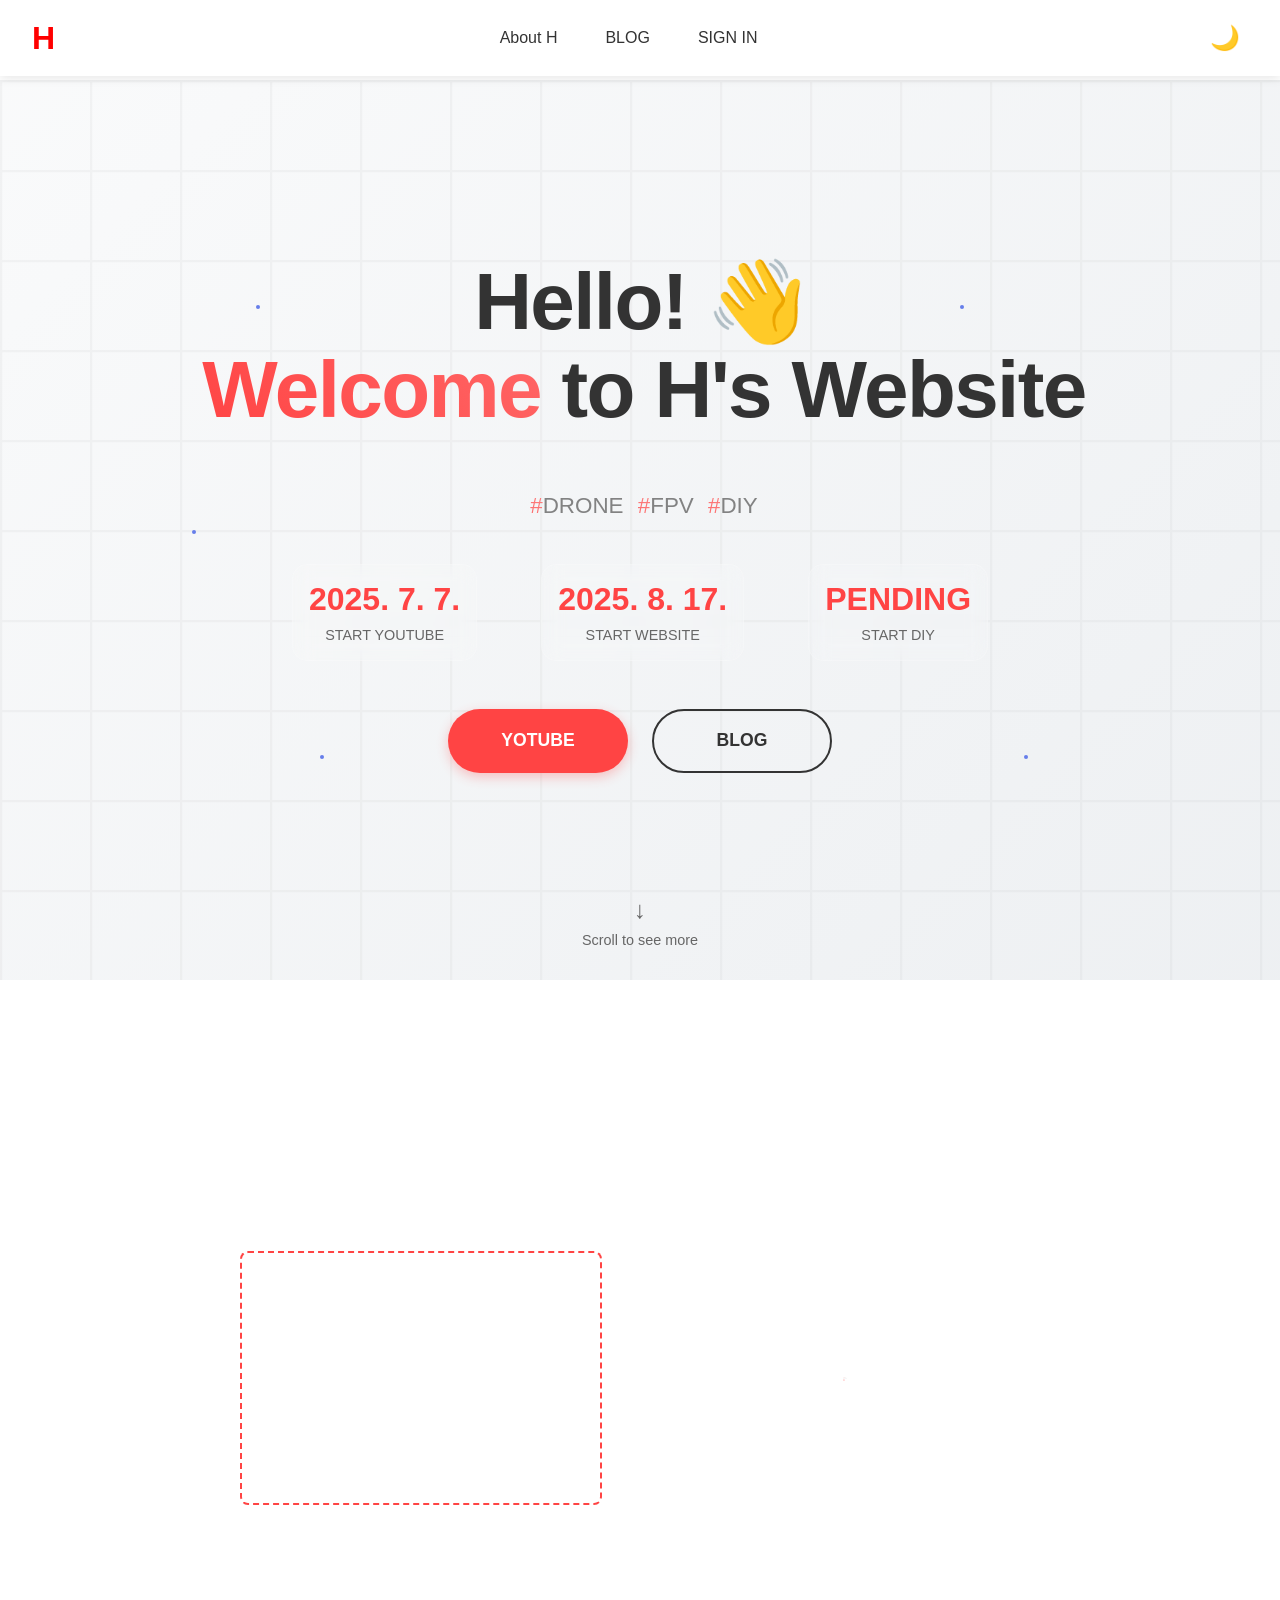
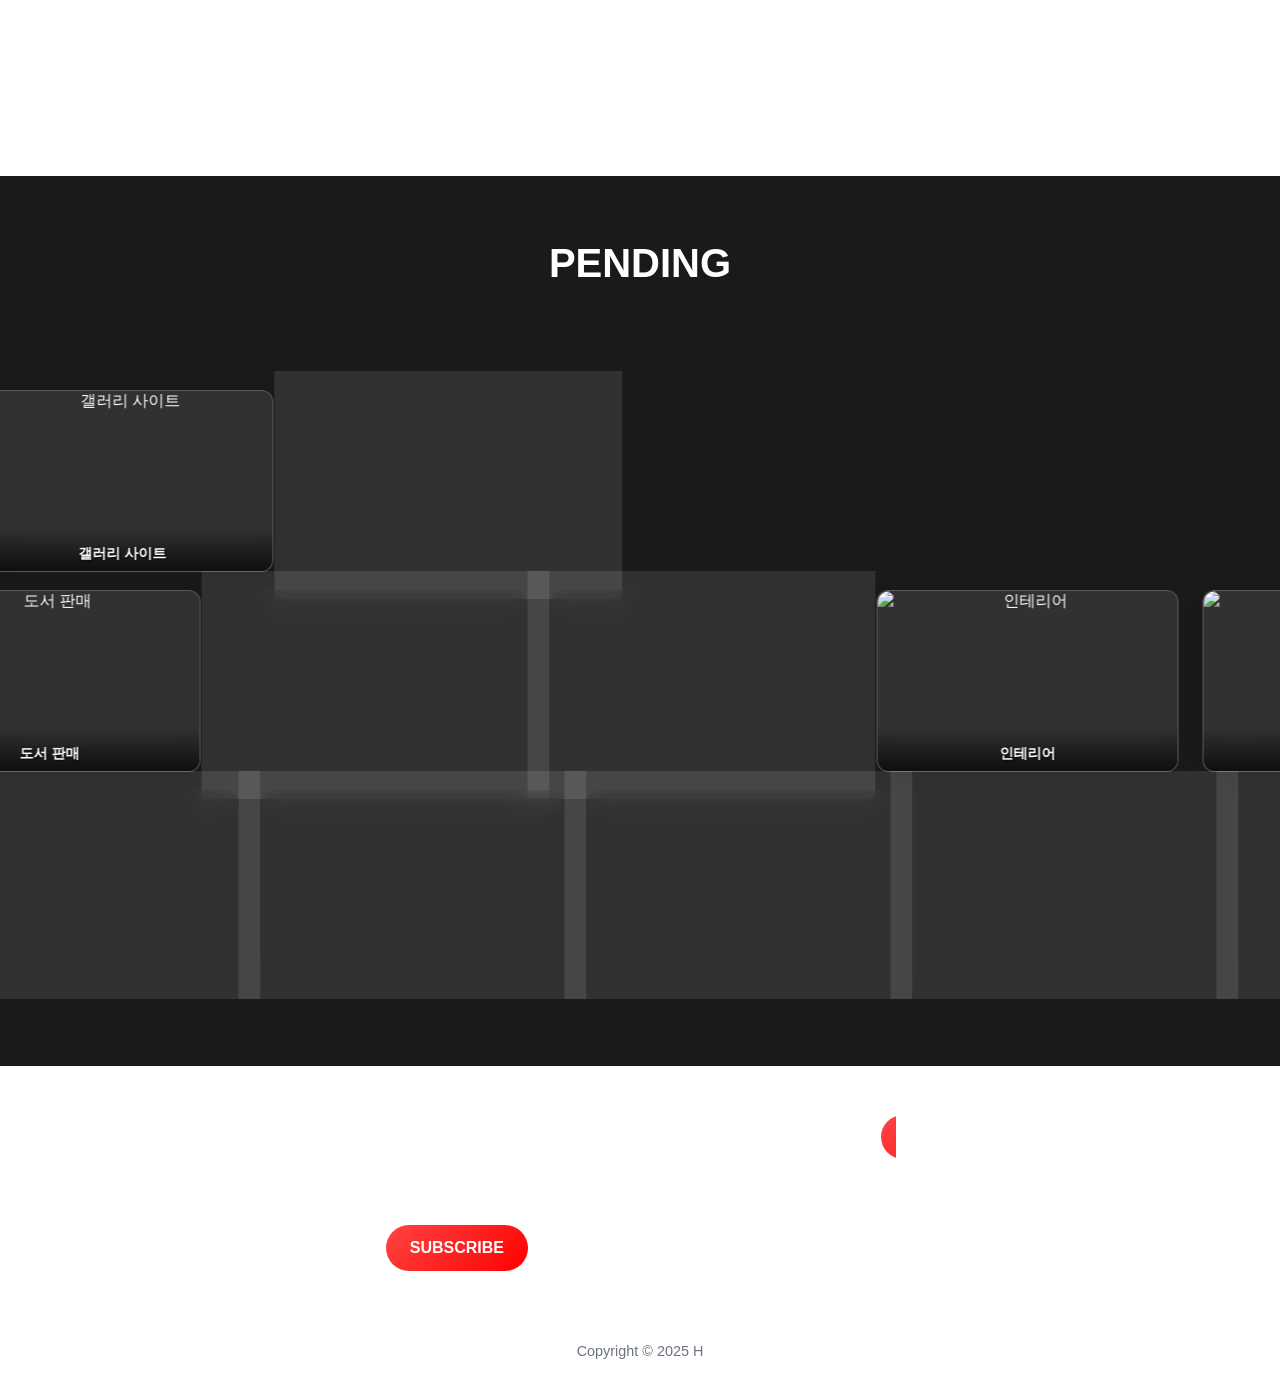
==== commit 71f412b7: "Updates" ====
--- a/index.html
+++ b/index.html
@@ -1 +1 @@
-<!doctype html><html lang="en"><head><meta charset="utf-8"/><link rel="icon" href="/favicon.ico"/><meta name="viewport" content="width=device-width,initial-scale=1"/><meta name="theme-color" content="#000000"/><meta name="description" content="Web site created using create-react-app"/><link rel="apple-touch-icon" href="/logo192.png"/><link rel="manifest" href="/manifest.json"/><title>Himdol's GitHub Pages</title><script defer="defer" src="/static/js/main.31497d71.js"></script><link href="/static/css/main.3dc34add.css" rel="stylesheet"></head><body><noscript>You need to enable JavaScript to run this app.</noscript><div id="root"></div></body></html>+<!doctype html><html lang="en"><head><meta charset="utf-8"/><link rel="icon" href="/favicon.ico"/><meta name="viewport" content="width=device-width,initial-scale=1"/><meta name="theme-color" content="#000000"/><meta name="description" content="Web site created using create-react-app"/><link rel="apple-touch-icon" href="/logo192.png"/><link rel="manifest" href="/manifest.json"/><title>Himdol's GitHub Pages</title><script defer="defer" src="/static/js/main.31497d71.js"></script><link href="/static/css/main.c9084be0.css" rel="stylesheet"></head><body><noscript>You need to enable JavaScript to run this app.</noscript><div id="root"></div></body></html>
--- a/static/css/main.c9084be0.css
+++ b/static/css/main.c9084be0.css
@@ -0,0 +1,2 @@
+body{-webkit-font-smoothing:antialiased;-moz-osx-font-smoothing:grayscale;font-family:-apple-system,BlinkMacSystemFont,Segoe UI,Roboto,Oxygen,Ubuntu,Cantarell,Fira Sans,Droid Sans,Helvetica Neue,sans-serif;margin:0}code{font-family:source-code-pro,Menlo,Monaco,Consolas,Courier New,monospace}.App{background:#fff;color:#333;min-height:100vh;text-align:center;transition:all .3s ease}.App.dark{background:#1a1a1a;color:#fff}.header{align-items:center;-webkit-backdrop-filter:blur(10px);backdrop-filter:blur(10px);background:#ffffffe6;box-shadow:0 2px 10px #0000001a;display:flex;justify-content:space-between;left:0;padding:1rem 2rem;position:fixed;right:0;top:0;transition:all .3s ease;z-index:1000}.App.dark .header{background:#1a1a1ae6;box-shadow:0 2px 10px #0000004d}.logo{font-size:2rem;font-weight:700}.logo-m{color:#3b82f6}.logo-h{color:red}.nav{display:flex;gap:1rem}.nav-item{background:none;border:none;border-radius:.5rem;color:#333;cursor:pointer;font-size:1rem;padding:.5rem 1rem;transition:all .3s ease}.App.dark .nav-item{color:#fff}.nav-item:hover{background:#ff000026;color:red;transform:translateY(-1px)}.App.dark .nav-item:hover{background:#ff000040;color:#f66}.nav-item.active{background:linear-gradient(135deg,#f003,#ff00004d);color:red;font-weight:700}.App.dark .nav-item.active{background:linear-gradient(135deg,#ff00004d,#f006);color:#f66}.theme-toggle{background:none;border:none;border-radius:.5rem;cursor:pointer;font-size:1.5rem;padding:.5rem;transition:all .3s ease}.theme-toggle:hover{background:#0000001a}.App.dark .theme-toggle:hover{background:#ffffff1a}.main{margin:0;max-width:100%;padding-top:80px}.home-container{overflow-x:hidden;width:100%}.banner-section{align-items:center;background:#fff;display:flex;height:100vh;justify-content:center;overflow:hidden;position:relative}.home-container.dark .banner-section{background:#1a1a1a}.banner-background{align-items:center;background:#fff;background-size:400% 400%;display:flex;height:100%;justify-content:center;left:0;position:absolute;top:0;width:100%}.home-container.dark .banner-background{background:#1a1a1a}.banner-image{align-items:center;background:linear-gradient(135deg,#f8f9fa,#e9ecef);display:flex;height:100%;justify-content:center;left:0;opacity:.8;position:absolute;top:0;width:100%}.home-container.dark .banner-image{background:linear-gradient(135deg,#1a1a1a,#2d2d2d);opacity:.9}@keyframes gradientShift{0%{background-position:0 50%}50%{background-position:100% 50%}to{background-position:0 50%}}.banner-particles{height:100%;left:0;pointer-events:none;position:absolute;top:0;width:100%}.particle{animation:float 6s ease-in-out infinite;background:#667eea;border-radius:50%;height:4px;position:absolute;width:4px}.home-container.dark .particle{background:#4facfe}.particle-1{animation-delay:0s;left:20%;top:25%}.particle-2{animation-delay:1s;left:80%;top:75%}.particle-3{animation-delay:2s;left:15%;top:50%}.particle-4{animation-delay:3s;left:75%;top:25%}.particle-5{animation-delay:4s;left:25%;top:75%}@keyframes float{0%,to{opacity:.7;transform:translateY(0) rotate(0deg)}50%{opacity:1;transform:translateY(-20px) rotate(180deg)}}.banner-overlay{background:url("data:image/svg+xml;charset=utf-8,%3Csvg xmlns='http://www.w3.org/2000/svg' viewBox='0 0 100 100'%3E%3Cdefs%3E%3Cpattern id='a' width='10' height='10' patternUnits='userSpaceOnUse'%3E%3Cpath d='M10 0H0v10' fill='none' stroke='rgba(0,0,0,0.1)' stroke-width='.5'/%3E%3C/pattern%3E%3C/defs%3E%3Cpath fill='url(%23a)' d='M0 0h100v100H0z'/%3E%3C/svg%3E");height:100%;left:0;opacity:.3;position:absolute;top:0;width:100%}.home-container.dark .banner-overlay{background:url("data:image/svg+xml;charset=utf-8,%3Csvg xmlns='http://www.w3.org/2000/svg' viewBox='0 0 100 100'%3E%3Cdefs%3E%3Cpattern id='a' width='10' height='10' patternUnits='userSpaceOnUse'%3E%3Cpath d='M10 0H0v10' fill='none' stroke='rgba(255,255,255,0.1)' stroke-width='.5'/%3E%3C/pattern%3E%3C/defs%3E%3Cpath fill='url(%23a)' d='M0 0h100v100H0z'/%3E%3C/svg%3E")}.banner-content{align-items:center;color:#333;display:flex;flex-direction:column;justify-content:center;margin-bottom:4rem;max-width:1200px;padding:0 2rem;position:relative;text-align:center;width:100%;z-index:2}.home-container.dark .banner-content{color:#fff}.banner-title{color:#333;font-size:5rem;font-weight:700;letter-spacing:-.02em;line-height:1.1;margin-bottom:2rem}.home-container.dark .banner-title{color:#fff}@media (max-width:768px){.banner-title{font-size:3rem}}@media (max-width:480px){.banner-title{font-size:2.5rem}}.highlight{-webkit-text-fill-color:#0000;background:linear-gradient(45deg,#f44,#f66);-webkit-background-clip:text;background-clip:text;display:inline-block;margin-left:.5rem}.banner-subtitle{color:#666;font-size:1.4rem;font-weight:400;line-height:1.6;margin-bottom:2.5rem;margin-left:auto;margin-right:auto;max-width:600px;opacity:.8}.home-container.dark .banner-subtitle{color:#ccc}.banner-stats{display:flex;flex-wrap:wrap;gap:4rem;justify-content:center;margin-bottom:3rem}.stat-item{-webkit-backdrop-filter:blur(10px);backdrop-filter:blur(10px);background:#ffffff1a;border:1px solid #fff3;border-radius:15px;min-width:100px;padding:1rem;text-align:center}.home-container.dark .stat-item{background:#0003;border:1px solid #ffffff1a}.stat-number{color:#f44;display:block;font-size:2rem;font-weight:800;margin-bottom:.5rem}.home-container.dark .stat-number{color:#f66}.stat-label{color:#666;font-size:.9rem;font-weight:500}.home-container.dark .stat-label{color:#ccc}.banner-buttons{flex-wrap:wrap;gap:1.5rem;margin-bottom:2rem}.banner-buttons,.scroll-indicator{display:flex;justify-content:center}.scroll-indicator{align-items:center;bottom:2rem;color:#666;flex-direction:column;font-size:.9rem;position:absolute;text-align:center;z-index:10}.home-container.dark .scroll-indicator{color:#ccc}.scroll-arrow{animation:bounce 2s infinite;font-size:1.5rem;margin-bottom:.5rem}@keyframes bounce{0%,20%,50%,80%,to{transform:translateY(0)}40%{transform:translateY(-10px)}60%{transform:translateY(-5px)}}.btn-primary,.btn-secondary{border:none;border-radius:50px;cursor:pointer;display:inline-block;font-size:1.1rem;font-weight:600;min-width:180px;overflow:hidden;padding:1.2rem 2.5rem;position:relative;text-decoration:none;transition:all .3s ease}.btn-primary{background:#f44;box-shadow:0 4px 12px #ff44444d;color:#fff}.btn-primary:hover{background:#f33;box-shadow:0 8px 20px #f446;transform:translateY(-2px)}.btn-secondary{background:#0000;border:2px solid #333;color:#333}.home-container.dark .btn-secondary{border:2px solid #fff;color:#fff}.btn-secondary:hover{background:#333;color:#fff;transform:translateY(-2px)}.home-container.dark .btn-secondary:hover{background:#fff;color:#333}.drone-section{background:#fff;height:100vh;overflow:hidden;position:relative}.home-container.dark .drone-section{background:#1a1a1a}.drone{left:50%;position:absolute;top:50%;transform:translate(-50%,-50%);z-index:10}.drone-body{background:linear-gradient(45deg,#2c3e50,#34495e);border:3px solid #ecf0f1;box-shadow:0 10px 30px #0000004d;height:120px;position:relative;transform:rotate(45deg);width:120px}.drone-body:before{border:2px solid #ecf0f1;border-radius:50%;content:"";height:60px;left:50%;top:50%;transform:translate(-50%,-50%);width:60px}.drone-arm,.drone-body:before{background:linear-gradient(45deg,#34495e,#2c3e50);position:absolute}.drone-arm{border:1px solid #ecf0f1;border-radius:4px;height:8px;width:80px}.drone-arm-1{left:50%;top:50%;transform:translate(-50%,-50%) rotate(0deg)}.drone-arm-2{left:50%;top:50%;transform:translate(-50%,-50%) rotate(90deg)}.drone-propeller{animation:spin .3s linear infinite;background:#95a5a6;border:2px solid #7f8c8d;border-radius:50%;height:25px;position:absolute;width:25px}.drone-propeller-1{left:50%;top:-12px;transform:translateX(-50%)}.drone-propeller-2{right:-12px;top:50%;transform:translateY(-50%)}.drone-propeller-3{bottom:-12px;left:50%;transform:translateX(-50%)}.drone-propeller-4{left:-12px;top:50%;transform:translateY(-50%)}@keyframes spin{0%{transform:rotate(0deg)}to{transform:rotate(1turn)}}.drone-camera{background:#e74c3c;border:2px solid #c0392b;border-radius:50%;box-shadow:0 2px 8px #e74c3c66;height:25px;left:50%;position:absolute;top:50%;transform:translate(-50%,-50%);width:25px}.drone-trail{background:radial-gradient(circle at 50% 50%,#3498db1a 0,#0000 70%);height:100%;left:0;pointer-events:none;position:absolute;top:0;width:100%}.section{min-height:10vh}.section,.section-content{align-items:center;display:flex;justify-content:center;padding:2rem;position:relative}.section-content{box-sizing:border-box;max-width:1200px;min-height:60vh;text-align:center;width:100%}.section-layout{align-items:center;background:#ffffffe6;border-radius:15px;display:flex;gap:3rem;max-width:800px;padding:1.5rem;transition:all .3s ease;width:100%}.home-container.dark .section-layout{background:#282828e6}.section-layout.section-layout-left-image{flex-direction:row!important}.blog-section .section-layout.section-layout-right-image,.section-layout.section-layout-right-image{flex-direction:row-reverse!important}.blog-section .section-layout .landing-pad{order:1}.blog-section .section-layout .section-image{order:2}.section-image{align-items:center;-webkit-backdrop-filter:blur(10px);backdrop-filter:blur(10px);background:#ffffff1a;border:2px dashed #f44;border-radius:8px;color:#f44;display:flex;flex:1 1;flex-shrink:0;font-size:1.2rem;height:250px;justify-content:center;min-width:250px}@media (max-width:768px){.section-layout{flex-direction:column!important;gap:2rem;padding:1.5rem}.section-image{height:200px;min-width:0;min-width:auto;width:100%}.landing-pad{text-align:center}}.mt-28{margin-top:7rem}.screen-slide-scroll-section{background:#1a1a1a;color:#fff;overflow:hidden;padding:2rem 0;position:relative}.home-container.dark .screen-slide-scroll-section{background:#0a0a0a}.screen-slide-title{color:#fff;font-size:2.5rem;font-weight:700;margin-bottom:.5rem;text-align:center}.home-container.dark .screen-slide-title{color:#fff}.screen-slide-subtitle{color:#ccc;font-size:1.2rem;margin-bottom:3rem;text-align:center}.home-container.dark .screen-slide-subtitle{color:#aaa}.screen-slide-container{height:700px;overflow:hidden;position:relative}.screen-slide-row{display:flex;gap:1.5rem;padding:1rem 0;position:absolute;white-space:nowrap;width:-webkit-max-content;width:max-content;will-change:transform}.screen-slide-item{align-items:center;-webkit-backdrop-filter:blur(10px);backdrop-filter:blur(10px);background:#ffffff1a;border:1px solid #fff3;border-radius:12px;box-shadow:0 4px 15px #0000001a;color:#fff;display:flex;flex-shrink:0;font-size:1rem;font-weight:500;height:180px;justify-content:center;overflow:hidden;padding:0;position:relative;text-align:center;transition:all .3s ease;width:300px}.screen-slide-item img{border-radius:12px;height:100%;object-fit:cover;width:100%}.screen-slide-item .item-content{align-items:center;background:linear-gradient(#0000,#000000b3);bottom:0;display:flex;justify-content:center;left:0;padding:1rem .5rem .5rem;position:absolute;right:0}.screen-slide-item .item-content span{font-size:.9rem;font-weight:600;text-shadow:1px 1px 2px #000c}.home-container.dark .screen-slide-item{background:#ffffff0d;border:1px solid #ffffff1a;box-shadow:0 4px 15px #0000004d;color:#e0e0e0}.screen-slide-item:hover{background:#fff3;box-shadow:0 8px 25px #0003;transform:translateY(-3px)}.home-container.dark .screen-slide-item:hover{background:#ffffff26;box-shadow:0 8px 25px #0006}.screen-slide-row-1{top:40px;transition:transform .1s ease-out}.screen-slide-row-2{top:240px;transition:transform .1s ease-out}.screen-slide-row-3{top:440px;transition:transform .1s ease-out}.landing-pad{flex:1 1;padding:1rem;text-align:left}.section-title{-webkit-text-fill-color:#0000;background:linear-gradient(45deg,#f44,#f66);-webkit-background-clip:text;background-clip:text;font-size:3.5rem;font-weight:800;margin-bottom:2rem}.section-description{color:#666;font-size:1.3rem;line-height:1.8;margin-bottom:3rem;margin-left:auto;margin-right:auto;max-width:600px}.home-container.dark .section-description{color:#ccc}.btn-landing{background:linear-gradient(45deg,#f44,#f66);border:none;border-radius:50px;color:#fff;cursor:pointer;font-size:1.1rem;font-weight:600;letter-spacing:1px;padding:1rem 2.5rem;text-transform:uppercase;transition:all .3s ease}.about-section{background:#fff;color:#333;overflow:hidden;padding:8rem 2rem;position:relative}.home-container.dark .about-section{background:#1a1a1a;color:#fff}.blog-section{background:#fff;color:#333;overflow:hidden;padding:8rem 2rem;position:relative}.home-container.dark .blog-section{background:#1a1a1a;color:#fff}.shop-section{background:#fff;color:#333;overflow:hidden;padding:8rem 2rem;position:relative}.home-container.dark .shop-section{background:#1a1a1a;color:#fff}.App.dark .section-description{color:#ccc}.App.dark .landing-pad{background:#0000004d;border:1px solid #ffffff1a}@media (max-width:768px){.banner-title{font-size:2.5rem}.banner-subtitle{font-size:1.1rem}.banner-stats{gap:1.5rem}.stat-item{min-width:80px;padding:.8rem}.stat-number{font-size:1.5rem}.banner-buttons{align-items:center;flex-direction:column}.section-title{font-size:2.5rem}.landing-pad{padding:2rem}.header{flex-direction:column;gap:1rem;padding:1rem}.nav{flex-wrap:wrap;justify-content:center}}@media (max-width:480px){.banner-title{font-size:2rem}.banner-subtitle{font-size:1rem}.banner-stats{gap:1rem}.stat-item{min-width:70px;padding:.6rem}.stat-number{font-size:1.3rem}.stat-label{font-size:.8rem}}.home-page{padding:4rem 2rem;text-align:center}.home-page h1{color:#1f2937;font-size:3rem;margin-bottom:1rem;transition:color .3s ease}.App.dark .home-page h1{color:#f9fafb}.home-page h2{color:#6b7280;font-size:1.5rem;font-weight:300;margin-bottom:2rem;transition:color .3s ease}.App.dark .home-page h2{color:#d1d5db}.home-page p{color:#4b5563;font-size:1.2rem;line-height:1.6;margin-bottom:3rem;margin-left:auto;margin-right:auto;max-width:600px;transition:color .3s ease}.App.dark .home-page p{color:#9ca3af}.buttons{display:flex;flex-wrap:wrap;gap:1rem;justify-content:center}.buttons button{background:linear-gradient(135deg,#f44,red);border:none;border-radius:1.5rem;color:#fff;cursor:pointer;font-size:1rem;font-weight:700;padding:.75rem 1.5rem;text-shadow:0 1px 2px #0000004d;transition:all .3s ease}.buttons button:hover{background:linear-gradient(135deg,red,#c00);transform:translateY(-3px)}.about-page,.blog-page,.login-page,.shop-page{padding:2rem;text-align:center}.about-page h1,.blog-page h1,.login-page h1,.shop-page h1{color:#1f2937;font-size:2.5rem;margin-bottom:1rem;transition:color .3s ease}.App.dark .about-page h1,.App.dark .blog-page h1,.App.dark .login-page h1,.App.dark .shop-page h1{color:#f9fafb}.about-page p,.blog-page p,.login-page p,.shop-page p{color:#4b5563;font-size:1.1rem;margin-bottom:2rem;margin-left:auto;margin-right:auto;max-width:600px;transition:color .3s ease}.App.dark .about-page p,.App.dark .blog-page p,.App.dark .login-page p,.App.dark .shop-page p{color:#9ca3af}.about-page button,.blog-page button,.login-page button,.shop-page button{background:linear-gradient(135deg,#f44,red);border:none;border-radius:1.5rem;box-shadow:0 4px 8px #ff00004d,0 2px 4px #f003;color:#fff;cursor:pointer;font-size:1rem;font-weight:700;padding:.75rem 1.5rem;text-shadow:0 1px 2px #0000004d;transition:all .3s ease}.about-page button:hover,.blog-page button:hover,.login-page button:hover,.shop-page button:hover{background:linear-gradient(135deg,red,#c00);box-shadow:0 12px 25px #ff000080,0 6px 12px #ff00004d;transform:translateY(-3px)}@media (max-width:768px){.header{flex-direction:column;gap:1rem;padding:1rem}.nav{flex-wrap:wrap;justify-content:center}.home-page h1{font-size:2rem}.home-page h2{font-size:1.2rem}.buttons{align-items:center;flex-direction:column}.buttons button{width:200px}}.footer{-webkit-backdrop-filter:blur(10px);backdrop-filter:blur(10px);background:#fffffff2;border-top:1px solid #0000001a;margin-top:auto;padding:3rem 2rem 1rem;transition:all .3s ease}.App.dark .footer{background:#1a1a1af2;border-top:1px solid #ffffff1a}.footer-content{grid-gap:3rem;align-items:start;display:grid;gap:3rem;grid-template-columns:1fr 1fr;margin:0 auto;max-width:1200px}.footer-section h3{color:#1f2937;font-size:1.5rem;font-weight:700;margin-bottom:1rem;transition:color .3s ease}.App.dark .footer-section h3{color:#f9fafb}.footer-section p{color:#6b7280;font-size:1rem;margin-bottom:1.5rem;transition:color .3s ease}.App.dark .footer-section p{color:#9ca3af}.subscribe-form{display:flex;gap:.5rem;justify-content:center;margin:0 auto;max-width:400px}.email-input{background:#fff;border:2px solid #e5e7eb;border-radius:2rem;color:#1f2937;flex:1 1;font-size:1rem;padding:.75rem 1rem;transition:all .3s ease}.App.dark .email-input{background:#374151;border-color:#4b5563;color:#f9fafb}.email-input:focus{border-color:red;box-shadow:0 0 0 3px #ff00001a;outline:none}.subscribe-btn{background:linear-gradient(135deg,#f44,red);border:none;border-radius:2rem;color:#fff;cursor:pointer;font-size:1rem;font-weight:600;padding:.75rem 1.5rem;transition:all .3s ease;white-space:nowrap}.subscribe-btn:hover{background:linear-gradient(135deg,red,#c00);box-shadow:0 4px 12px #ff00004d;transform:translateY(-2px)}.subscribed-message{background:linear-gradient(135deg,#10b981,#059669);border-radius:.5rem;color:#fff;font-weight:600;padding:1rem;text-align:center}.social-links{display:flex;gap:1rem;justify-content:center}.youtube-btn{align-items:center;background:linear-gradient(135deg,#f44,red);border:none;border-radius:2rem;color:#fff;cursor:pointer;display:flex;font-size:1rem;font-weight:600;gap:.5rem;padding:.75rem 1.5rem;transition:all .3s ease}.youtube-btn:hover{background:linear-gradient(135deg,red,#c00);box-shadow:0 4px 12px #ff00004d;transform:translateY(-2px)}.youtube-icon{fill:currentColor;height:20px;width:20px}.footer-bottom{border-top:1px solid #0000001a;margin-top:2rem;padding-top:1.5rem;text-align:center}.App.dark .footer-bottom{border-top:1px solid #ffffff1a}.made-by{color:#6b7280;font-size:.9rem;font-weight:500;transition:color .3s ease}.App.dark .made-by{color:#9ca3af}.blog-container{align-items:center;display:flex;flex-direction:column;margin:0 auto;max-width:1200px;padding:2rem 1rem}.blog-layout{display:flex}.blog-main{flex:1 1;transition:all .3s ease}.blog-header{margin-bottom:2rem}.blog-title{font-size:1.875rem;margin-bottom:1rem}.blog-subtitle{color:#6b7280}.blog-search-container{flex:1 1}.blog-search-wrapper{position:relative}.blog-search-input{background:#fff;border:2px solid #e5e7eb;border-radius:2rem;color:#1f2937;font-size:1rem;max-width:1200px;padding:.75rem 1rem;transition:all .3s ease;width:100%}.blog-search-input:focus{border-color:red;box-shadow:0 0 0 3px #ff00001a;outline:none}.blog-search-icon{color:#9ca3af;height:1.25rem;left:.75rem;position:absolute;top:50%;transform:translateY(-50%);width:1.25rem}.blog-select{background:#fff;border:1px solid #d1d5db;border-radius:.5rem;font-size:1rem;padding:.75rem 1rem;transition:all .3s ease}.blog-select:focus{border-color:#3b82f6;box-shadow:0 0 0 3px #3b82f61a;outline:none}.blog-results-info{color:#6b7280;justify-content:space-between;margin-bottom:1rem}.blog-reset-btn,.blog-results-info{align-items:center;display:flex;font-size:.875rem}.blog-reset-btn{background:linear-gradient(135deg,#f44,red);border:none;border-radius:1.5rem;color:#fff;cursor:pointer;font-weight:600;gap:.5rem;padding:.5rem 1rem;transition:all .3s ease}.blog-reset-btn:hover{background:linear-gradient(135deg,red,#c00);box-shadow:0 4px 12px #ff00004d;transform:translateY(-2px)}.blog-empty-state{padding:3rem 0;text-align:center}.blog-empty-icon{color:#9ca3af;height:3rem;margin:0 auto .5rem;width:3rem}.blog-empty-title{color:#111827;font-size:.875rem;font-weight:500;margin-top:.5rem}.blog-empty-description{color:#6b7280;font-size:.875rem;margin-top:.25rem}.blog-empty-btn{align-items:center;background-color:#2563eb;border:1px solid #0000;border-radius:.375rem;color:#fff;cursor:pointer;display:inline-flex;font-size:.875rem;font-weight:500;margin-top:1.5rem;padding:.5rem 1rem;transition:all .3s ease}.blog-empty-btn:hover{background-color:#1d4ed8}.blog-pagination{display:flex;justify-content:center;margin-top:3rem}.blog-pagination-nav{align-items:center;display:flex;gap:.5rem}.blog-pagination-btn{border-radius:.5rem;cursor:pointer;font-weight:500;padding:.5rem 1rem;transition:all .3s ease}.blog-pagination-btn.disabled{color:#9ca3af;cursor:not-allowed;opacity:.5}.blog-pagination-btn.active{background-color:#2563eb;color:#fff}.blog-pagination-btn:not(.active):not(.disabled){color:#374151}.blog-pagination-btn:not(.active):not(.disabled):hover{background-color:#f3f4f6;color:#111827}.blog-post-footer{align-items:center;display:flex;justify-content:space-between;margin-top:auto}.blog-tag-more{color:#9ca3af;font-size:.75rem}.blog-posts-container{max-width:800px;width:100%}.App.dark .blog-search-input{background:#374151;border-color:#4b5563;color:#f9fafb}.App.dark .blog-search-input::placeholder{color:#9ca3af}.App.dark .blog-empty-title,.App.dark .blog-title{color:#f9fafb}.App.dark .blog-empty-description,.App.dark .blog-results-info,.App.dark .blog-subtitle{color:#9ca3af}.blog-filters{display:flex;flex-direction:column;gap:1rem;margin-bottom:1.5rem;max-width:800px;width:100%}@media (min-width:1024px){.blog-filters{flex-direction:row}}.blog-excerpt{-webkit-line-clamp:3;-webkit-box-orient:vertical;display:-webkit-box;overflow:hidden;text-overflow:ellipsis}.blog-post{background:#fff;border-radius:12px;box-shadow:0 4px 6px #0000001a;cursor:pointer;display:flex;flex-direction:column;margin-bottom:2rem;min-height:280px;overflow:hidden;transition:all .3s ease}.blog-post:hover{box-shadow:0 10px 25px #00000026;transform:translateY(-4px)}.blog-post-content{display:flex;flex:1 1;flex-direction:column}@media (min-width:768px){.blog-post-content{flex-direction:row}}.blog-post-image{height:200px;object-fit:cover;width:100%}@media (min-width:768px){.blog-post-image{height:auto;width:33.333333%}}.blog-post-text{display:flex;flex:1 1;flex-direction:column;padding:1.5rem}.blog-post-header{align-items:center;display:flex;justify-content:space-between;margin-bottom:1rem}.blog-post-meta{align-items:center;display:flex;gap:1rem}.blog-category{border-radius:9999px;font-size:.875rem;font-weight:500;padding:.25rem .75rem}.blog-category.tech{background-color:#dbeafe;color:#2563eb}.blog-category.life{background-color:#d1fae5;color:#059669}.blog-category.travel{background-color:#ede9fe;color:#7c3aed}.blog-category.food{background-color:#fed7aa;color:#ea580c}.blog-category.book{background-color:#e0e7ff;color:#4f46e5}.blog-featured{background-color:#fef3c7;border-radius:9999px;color:#d97706;font-size:.75rem;font-weight:500;padding:.125rem .5rem}.blog-title{color:#111827;cursor:pointer;font-size:1.5rem;font-weight:700;margin-bottom:.75rem;transition:color .3s ease}.blog-title:hover{color:#2563eb}.blog-author{align-items:center;display:flex;gap:.5rem}.blog-author-avatar{align-items:center;background:linear-gradient(135deg,#3b82f6,#10b981);border-radius:50%;color:#fff;display:flex;font-size:.875rem;font-weight:500;height:2rem;justify-content:center;width:2rem}.blog-tags{display:flex;flex-wrap:wrap;gap:.25rem;margin-top:1rem}.blog-tag{background-color:#fecaca;border-radius:9999px;color:#dc2626;font-size:.75rem;padding:.125rem .5rem}.App.dark .blog-post{background:#1f2937;color:#f9fafb}.App.dark .blog-title{color:#f9fafb}.App.dark .blog-title:hover{color:#60a5fa}.App.dark .blog-tag{background-color:#7f1d1d;color:#f87171}@media (max-width:768px){.footer{padding:2rem 1rem 1rem}.footer-content{gap:2rem;grid-template-columns:1fr}.subscribe-form{flex-direction:column}.subscribe-btn{width:100%}.youtube-btn{justify-content:center;width:100%}}
+/*# sourceMappingURL=main.c9084be0.css.map*/
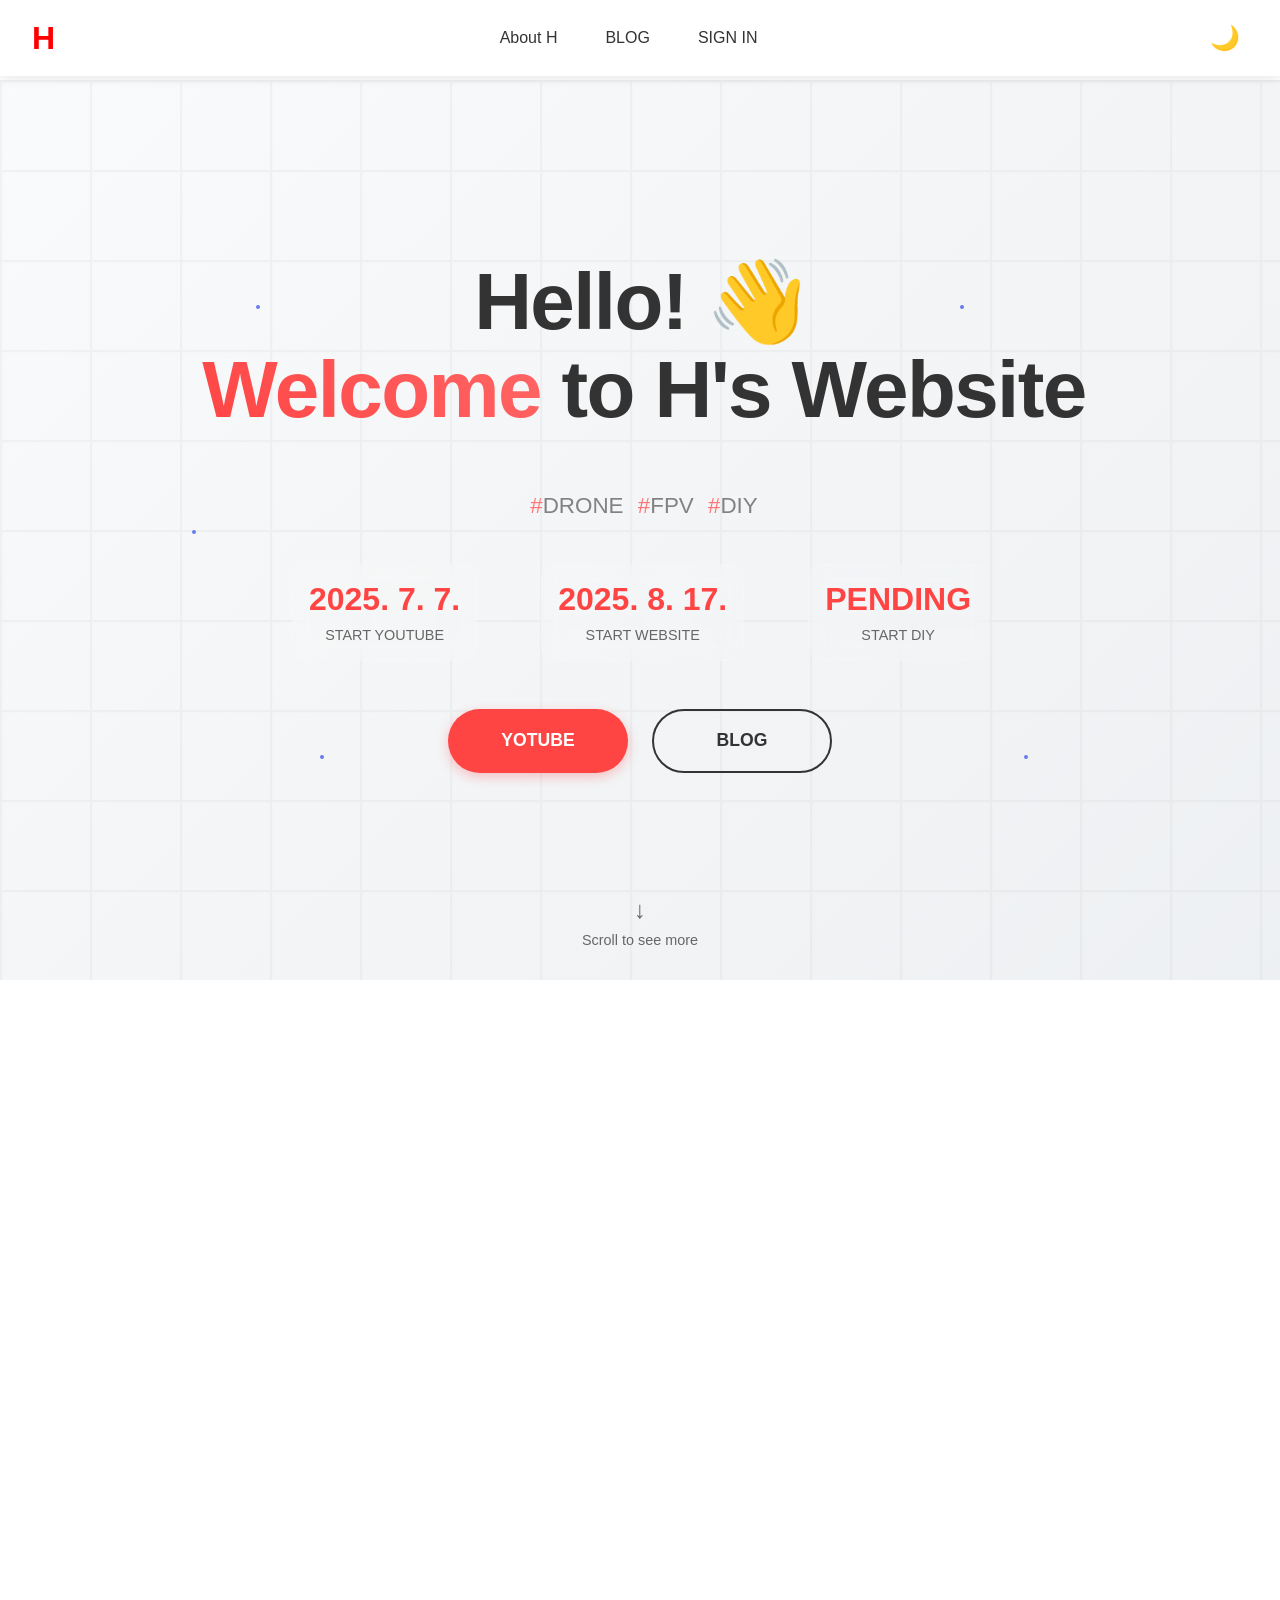
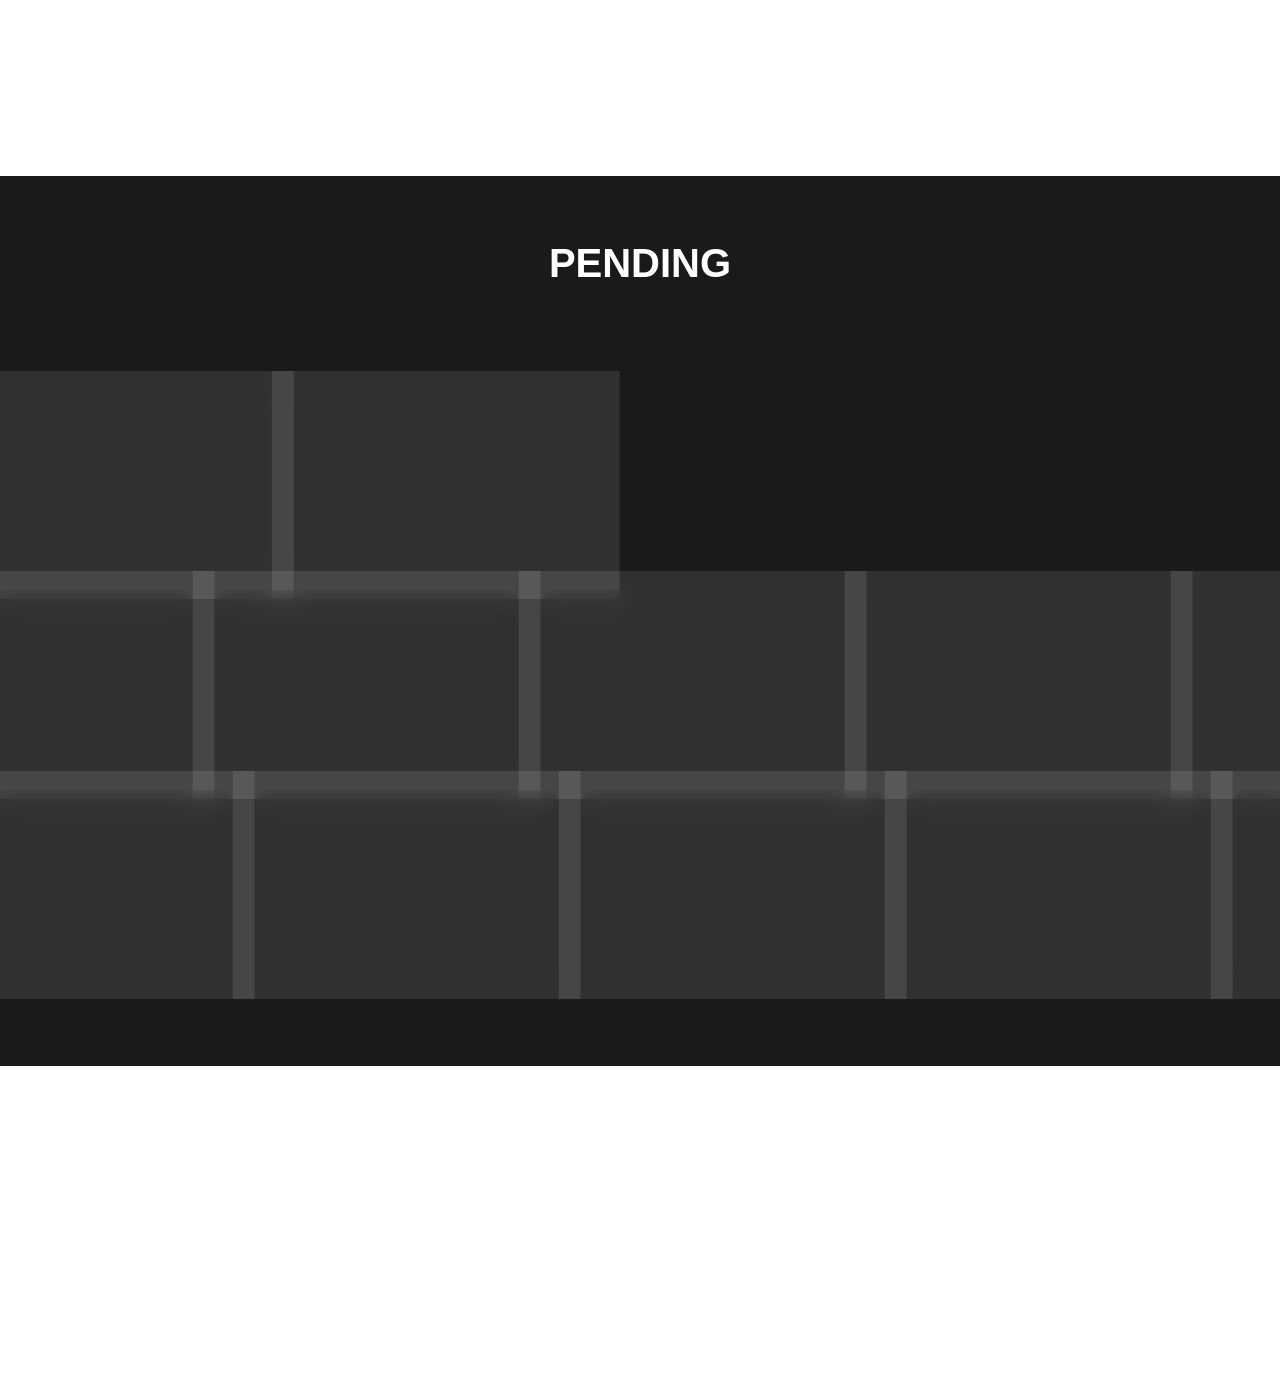
==== commit 912c8a00: "Updates" ====
--- a/index.html
+++ b/index.html
@@ -1 +1 @@
-<!doctype html><html lang="en"><head><meta charset="utf-8"/><link rel="icon" href="/favicon.ico"/><meta name="viewport" content="width=device-width,initial-scale=1"/><meta name="theme-color" content="#000000"/><meta name="description" content="Web site created using create-react-app"/><link rel="apple-touch-icon" href="/logo192.png"/><link rel="manifest" href="/manifest.json"/><title>Himdol's GitHub Pages</title><script defer="defer" src="/static/js/main.31497d71.js"></script><link href="/static/css/main.c9084be0.css" rel="stylesheet"></head><body><noscript>You need to enable JavaScript to run this app.</noscript><div id="root"></div></body></html>+<!doctype html><html lang="en"><head><meta charset="utf-8"/><link rel="icon" href="/favicon.ico"/><meta name="viewport" content="width=device-width,initial-scale=1"/><meta name="theme-color" content="#000000"/><meta name="description" content="Web site created using create-react-app"/><link rel="apple-touch-icon" href="/logo192.png"/><link rel="manifest" href="/manifest.json"/><title>Himdol's GitHub Pages</title><script defer="defer" src="/static/js/main.186089f4.js"></script><link href="/static/css/main.eab78aa6.css" rel="stylesheet"></head><body><noscript>You need to enable JavaScript to run this app.</noscript><div id="root"></div></body></html>
--- a/static/css/main.eab78aa6.css
+++ b/static/css/main.eab78aa6.css
@@ -0,0 +1,2 @@
+body{-webkit-font-smoothing:antialiased;-moz-osx-font-smoothing:grayscale;font-family:-apple-system,BlinkMacSystemFont,Segoe UI,Roboto,Oxygen,Ubuntu,Cantarell,Fira Sans,Droid Sans,Helvetica Neue,sans-serif;margin:0}code{font-family:source-code-pro,Menlo,Monaco,Consolas,Courier New,monospace}.App{background:#fff;color:#333;min-height:100vh;text-align:center;transition:all .3s ease}.App.dark{background:#1a1a1a;color:#fff}.header{align-items:center;-webkit-backdrop-filter:blur(10px);backdrop-filter:blur(10px);background:#ffffffe6;box-shadow:0 2px 10px #0000001a;display:flex;justify-content:space-between;left:0;padding:1rem 2rem;position:fixed;right:0;top:0;transition:all .3s ease;z-index:1000}.App.dark .header{background:#1a1a1ae6;box-shadow:0 2px 10px #0000004d}.logo{font-size:2rem;font-weight:700}.logo-m{color:#3b82f6}.logo-h{color:red}.nav{display:flex;gap:1rem}.nav-item{background:none;border:none;border-radius:.5rem;color:#333;cursor:pointer;font-size:1rem;padding:.5rem 1rem;transition:all .3s ease}.App.dark .nav-item{color:#fff}.nav-item:hover{background:#ff000026;color:red;transform:translateY(-1px)}.App.dark .nav-item:hover{background:#ff000040;color:#f66}.nav-item.active{background:linear-gradient(135deg,#f003,#ff00004d);color:red;font-weight:700}.App.dark .nav-item.active{background:linear-gradient(135deg,#ff00004d,#f006);color:#f66}.theme-toggle{background:none;border:none;border-radius:.5rem;cursor:pointer;font-size:1.5rem;padding:.5rem;transition:all .3s ease}.theme-toggle:hover{background:#0000001a}.App.dark .theme-toggle:hover{background:#ffffff1a}.main{margin:0;max-width:100%;padding-top:80px}.home-container{overflow-x:hidden;width:100%}.banner-section{align-items:center;background:#fff;display:flex;height:100vh;justify-content:center;overflow:hidden;position:relative}.home-container.dark .banner-section{background:#1a1a1a}.banner-background{align-items:center;background:#fff;background-size:400% 400%;display:flex;height:100%;justify-content:center;left:0;position:absolute;top:0;width:100%}.home-container.dark .banner-background{background:#1a1a1a}.banner-image{align-items:center;background:linear-gradient(135deg,#f8f9fa,#e9ecef);display:flex;height:100%;justify-content:center;left:0;opacity:.8;position:absolute;top:0;width:100%}.home-container.dark .banner-image{background:linear-gradient(135deg,#1a1a1a,#2d2d2d);opacity:.9}@keyframes gradientShift{0%{background-position:0 50%}50%{background-position:100% 50%}to{background-position:0 50%}}.banner-particles{height:100%;left:0;pointer-events:none;position:absolute;top:0;width:100%}.particle{animation:float 6s ease-in-out infinite;background:#667eea;border-radius:50%;height:4px;position:absolute;width:4px}.home-container.dark .particle{background:#4facfe}.particle-1{animation-delay:0s;left:20%;top:25%}.particle-2{animation-delay:1s;left:80%;top:75%}.particle-3{animation-delay:2s;left:15%;top:50%}.particle-4{animation-delay:3s;left:75%;top:25%}.particle-5{animation-delay:4s;left:25%;top:75%}@keyframes float{0%,to{opacity:.7;transform:translateY(0) rotate(0deg)}50%{opacity:1;transform:translateY(-20px) rotate(180deg)}}.banner-overlay{background:url("data:image/svg+xml;charset=utf-8,%3Csvg xmlns='http://www.w3.org/2000/svg' viewBox='0 0 100 100'%3E%3Cdefs%3E%3Cpattern id='a' width='10' height='10' patternUnits='userSpaceOnUse'%3E%3Cpath d='M10 0H0v10' fill='none' stroke='rgba(0,0,0,0.1)' stroke-width='.5'/%3E%3C/pattern%3E%3C/defs%3E%3Cpath fill='url(%23a)' d='M0 0h100v100H0z'/%3E%3C/svg%3E");height:100%;left:0;opacity:.3;position:absolute;top:0;width:100%}.home-container.dark .banner-overlay{background:url("data:image/svg+xml;charset=utf-8,%3Csvg xmlns='http://www.w3.org/2000/svg' viewBox='0 0 100 100'%3E%3Cdefs%3E%3Cpattern id='a' width='10' height='10' patternUnits='userSpaceOnUse'%3E%3Cpath d='M10 0H0v10' fill='none' stroke='rgba(255,255,255,0.1)' stroke-width='.5'/%3E%3C/pattern%3E%3C/defs%3E%3Cpath fill='url(%23a)' d='M0 0h100v100H0z'/%3E%3C/svg%3E")}.banner-content{align-items:center;color:#333;display:flex;flex-direction:column;justify-content:center;margin-bottom:4rem;max-width:1200px;padding:0 2rem;position:relative;text-align:center;width:100%;z-index:2}.home-container.dark .banner-content{color:#fff}.banner-title{color:#333;font-size:5rem;font-weight:700;letter-spacing:-.02em;line-height:1.1;margin-bottom:2rem}.home-container.dark .banner-title{color:#fff}@media (max-width:768px){.banner-title{font-size:3rem}}@media (max-width:480px){.banner-title{font-size:2.5rem}}.highlight{-webkit-text-fill-color:#0000;background:linear-gradient(45deg,#f44,#f66);-webkit-background-clip:text;background-clip:text;display:inline-block;margin-left:.5rem}.banner-subtitle{color:#666;font-size:1.4rem;font-weight:400;line-height:1.6;margin-bottom:2.5rem;margin-left:auto;margin-right:auto;max-width:600px;opacity:.8}.home-container.dark .banner-subtitle{color:#ccc}.banner-stats{display:flex;flex-wrap:wrap;gap:4rem;justify-content:center;margin-bottom:3rem}.stat-item{-webkit-backdrop-filter:blur(10px);backdrop-filter:blur(10px);background:#ffffff1a;border:1px solid #fff3;border-radius:15px;min-width:100px;padding:1rem;text-align:center}.home-container.dark .stat-item{background:#0003;border:1px solid #ffffff1a}.stat-number{color:#f44;display:block;font-size:2rem;font-weight:800;margin-bottom:.5rem}.home-container.dark .stat-number{color:#f66}.stat-label{color:#666;font-size:.9rem;font-weight:500}.home-container.dark .stat-label{color:#ccc}.banner-buttons{flex-wrap:wrap;gap:1.5rem;margin-bottom:2rem}.banner-buttons,.scroll-indicator{display:flex;justify-content:center}.scroll-indicator{align-items:center;bottom:2rem;color:#666;flex-direction:column;font-size:.9rem;position:absolute;text-align:center;z-index:10}.home-container.dark .scroll-indicator{color:#ccc}.scroll-arrow{animation:bounce 2s infinite;font-size:1.5rem;margin-bottom:.5rem}@keyframes bounce{0%,20%,50%,80%,to{transform:translateY(0)}40%{transform:translateY(-10px)}60%{transform:translateY(-5px)}}.btn-primary,.btn-secondary{border:none;border-radius:50px;cursor:pointer;display:inline-block;font-size:1.1rem;font-weight:600;min-width:180px;overflow:hidden;padding:1.2rem 2.5rem;position:relative;text-decoration:none;transition:all .3s ease}.btn-primary{background:#f44;box-shadow:0 4px 12px #ff44444d;color:#fff}.btn-primary:hover{background:#f33;box-shadow:0 8px 20px #f446;transform:translateY(-2px)}.btn-secondary{background:#0000;border:2px solid #333;color:#333}.home-container.dark .btn-secondary{border:2px solid #fff;color:#fff}.btn-secondary:hover{background:#333;color:#fff;transform:translateY(-2px)}.home-container.dark .btn-secondary:hover{background:#fff;color:#333}.drone-section{background:#fff;height:100vh;overflow:hidden;position:relative}.home-container.dark .drone-section{background:#1a1a1a}.drone{left:50%;position:absolute;top:50%;transform:translate(-50%,-50%);z-index:10}.drone-body{background:linear-gradient(45deg,#2c3e50,#34495e);border:3px solid #ecf0f1;box-shadow:0 10px 30px #0000004d;height:120px;position:relative;transform:rotate(45deg);width:120px}.drone-body:before{border:2px solid #ecf0f1;border-radius:50%;content:"";height:60px;left:50%;top:50%;transform:translate(-50%,-50%);width:60px}.drone-arm,.drone-body:before{background:linear-gradient(45deg,#34495e,#2c3e50);position:absolute}.drone-arm{border:1px solid #ecf0f1;border-radius:4px;height:8px;width:80px}.drone-arm-1{left:50%;top:50%;transform:translate(-50%,-50%) rotate(0deg)}.drone-arm-2{left:50%;top:50%;transform:translate(-50%,-50%) rotate(90deg)}.drone-propeller{animation:spin .3s linear infinite;background:#95a5a6;border:2px solid #7f8c8d;border-radius:50%;height:25px;position:absolute;width:25px}.drone-propeller-1{left:50%;top:-12px;transform:translateX(-50%)}.drone-propeller-2{right:-12px;top:50%;transform:translateY(-50%)}.drone-propeller-3{bottom:-12px;left:50%;transform:translateX(-50%)}.drone-propeller-4{left:-12px;top:50%;transform:translateY(-50%)}@keyframes spin{0%{transform:rotate(0deg)}to{transform:rotate(1turn)}}.drone-camera{background:#e74c3c;border:2px solid #c0392b;border-radius:50%;box-shadow:0 2px 8px #e74c3c66;height:25px;left:50%;position:absolute;top:50%;transform:translate(-50%,-50%);width:25px}.drone-trail{background:radial-gradient(circle at 50% 50%,#3498db1a 0,#0000 70%);height:100%;left:0;pointer-events:none;position:absolute;top:0;width:100%}.section{min-height:10vh}.section,.section-content{align-items:center;display:flex;justify-content:center;padding:2rem;position:relative}.section-content{box-sizing:border-box;max-width:1200px;min-height:60vh;text-align:center;width:100%}.section-layout{align-items:center;background:#ffffffe6;border-radius:15px;display:flex;gap:3rem;max-width:800px;padding:1.5rem;transition:all .3s ease;width:100%}.home-container.dark .section-layout{background:#282828e6}.section-layout.section-layout-left-image{flex-direction:row!important}.blog-section .section-layout.section-layout-right-image,.section-layout.section-layout-right-image{flex-direction:row-reverse!important}.blog-section .section-layout .landing-pad{order:1}.blog-section .section-layout .section-image{order:2}.section-image{align-items:center;-webkit-backdrop-filter:blur(10px);backdrop-filter:blur(10px);background:#ffffff1a;border:2px dashed #f44;border-radius:8px;color:#f44;display:flex;flex:1 1;flex-shrink:0;font-size:1.2rem;height:250px;justify-content:center;min-width:250px}@media (max-width:768px){.section-layout{flex-direction:column!important;gap:2rem;padding:1.5rem}.section-image{height:200px;min-width:0;min-width:auto;width:100%}.landing-pad{text-align:center}}.mt-28{margin-top:7rem}.screen-slide-scroll-section{background:#1a1a1a;color:#fff;overflow:hidden;padding:2rem 0;position:relative}.home-container.dark .screen-slide-scroll-section{background:#0a0a0a}.screen-slide-title{color:#fff;font-size:2.5rem;font-weight:700;margin-bottom:.5rem;text-align:center}.home-container.dark .screen-slide-title{color:#fff}.screen-slide-subtitle{color:#ccc;font-size:1.2rem;margin-bottom:3rem;text-align:center}.home-container.dark .screen-slide-subtitle{color:#aaa}.screen-slide-container{height:700px;overflow:hidden;position:relative}.screen-slide-row{display:flex;gap:1.5rem;padding:1rem 0;position:absolute;white-space:nowrap;width:-webkit-max-content;width:max-content;will-change:transform}.screen-slide-item{align-items:center;-webkit-backdrop-filter:blur(10px);backdrop-filter:blur(10px);background:#ffffff1a;border:1px solid #fff3;border-radius:12px;box-shadow:0 4px 15px #0000001a;color:#fff;display:flex;flex-shrink:0;font-size:1rem;font-weight:500;height:180px;justify-content:center;overflow:hidden;padding:0;position:relative;text-align:center;transition:all .3s ease;width:300px}.screen-slide-item img{border-radius:12px;height:100%;object-fit:cover;width:100%}.screen-slide-item .item-content{align-items:center;background:linear-gradient(#0000,#000000b3);bottom:0;display:flex;justify-content:center;left:0;padding:1rem .5rem .5rem;position:absolute;right:0}.screen-slide-item .item-content span{font-size:.9rem;font-weight:600;text-shadow:1px 1px 2px #000c}.home-container.dark .screen-slide-item{background:#ffffff0d;border:1px solid #ffffff1a;box-shadow:0 4px 15px #0000004d;color:#e0e0e0}.screen-slide-item:hover{background:#fff3;box-shadow:0 8px 25px #0003;transform:translateY(-3px)}.home-container.dark .screen-slide-item:hover{background:#ffffff26;box-shadow:0 8px 25px #0006}.screen-slide-row-1{top:40px;transition:transform .1s ease-out}.screen-slide-row-2{top:240px;transition:transform .1s ease-out}.screen-slide-row-3{top:440px;transition:transform .1s ease-out}.landing-pad{flex:1 1;padding:1rem;text-align:left}.section-title{-webkit-text-fill-color:#0000;background:linear-gradient(45deg,#f44,#f66);-webkit-background-clip:text;background-clip:text;font-size:3.5rem;font-weight:800;margin-bottom:2rem}.section-description{color:#666;font-size:1.3rem;line-height:1.8;margin-bottom:3rem;margin-left:auto;margin-right:auto;max-width:600px}.home-container.dark .section-description{color:#ccc}.btn-landing{background:linear-gradient(45deg,#f44,#f66);border:none;border-radius:50px;color:#fff;cursor:pointer;font-size:1.1rem;font-weight:600;letter-spacing:1px;padding:1rem 2.5rem;text-transform:uppercase;transition:all .3s ease}.about-section{background:#fff;color:#333;overflow:hidden;padding:8rem 2rem;position:relative}.home-container.dark .about-section{background:#1a1a1a;color:#fff}.blog-section{background:#fff;color:#333;overflow:hidden;padding:8rem 2rem;position:relative}.home-container.dark .blog-section{background:#1a1a1a;color:#fff}.shop-section{background:#fff;color:#333;overflow:hidden;padding:8rem 2rem;position:relative}.home-container.dark .shop-section{background:#1a1a1a;color:#fff}.App.dark .section-description{color:#ccc}.App.dark .landing-pad{background:#0000004d;border:1px solid #ffffff1a}@media (max-width:768px){.banner-title{font-size:2.5rem}.banner-subtitle{font-size:1.1rem}.banner-stats{gap:1.5rem}.stat-item{min-width:80px;padding:.8rem}.stat-number{font-size:1.5rem}.banner-buttons{align-items:center;flex-direction:column}.section-title{font-size:2.5rem}.landing-pad{padding:2rem}.header{flex-direction:column;gap:1rem;padding:1rem}.nav{flex-wrap:wrap;justify-content:center}}@media (max-width:480px){.banner-title{font-size:2rem}.banner-subtitle{font-size:1rem}.banner-stats{gap:1rem}.stat-item{min-width:70px;padding:.6rem}.stat-number{font-size:1.3rem}.stat-label{font-size:.8rem}}.home-page{padding:4rem 2rem;text-align:center}.home-page h1{color:#1f2937;font-size:3rem;margin-bottom:1rem;transition:color .3s ease}.App.dark .home-page h1{color:#f9fafb}.home-page h2{color:#6b7280;font-size:1.5rem;font-weight:300;margin-bottom:2rem;transition:color .3s ease}.App.dark .home-page h2{color:#d1d5db}.home-page p{color:#4b5563;font-size:1.2rem;line-height:1.6;margin-bottom:3rem;margin-left:auto;margin-right:auto;max-width:600px;transition:color .3s ease}.App.dark .home-page p{color:#9ca3af}.buttons{display:flex;flex-wrap:wrap;gap:1rem;justify-content:center}.buttons button{background:linear-gradient(135deg,#f44,red);border:none;border-radius:1.5rem;color:#fff;cursor:pointer;font-size:1rem;font-weight:700;padding:.75rem 1.5rem;text-shadow:0 1px 2px #0000004d;transition:all .3s ease}.buttons button:hover{background:linear-gradient(135deg,red,#c00);transform:translateY(-3px)}.about-page,.blog-page,.login-page,.shop-page{padding:2rem;text-align:center}.about-page h1,.blog-page h1,.login-page h1,.shop-page h1{color:#1f2937;font-size:2.5rem;margin-bottom:1rem;transition:color .3s ease}.App.dark .about-page h1,.App.dark .blog-page h1,.App.dark .login-page h1,.App.dark .shop-page h1{color:#f9fafb}.about-page p,.blog-page p,.login-page p,.shop-page p{color:#4b5563;font-size:1.1rem;margin-bottom:2rem;margin-left:auto;margin-right:auto;max-width:600px;transition:color .3s ease}.App.dark .about-page p,.App.dark .blog-page p,.App.dark .login-page p,.App.dark .shop-page p{color:#9ca3af}.about-page button,.blog-page button,.login-page button,.shop-page button{background:linear-gradient(135deg,#f44,red);border:none;border-radius:1.5rem;box-shadow:0 4px 8px #ff00004d,0 2px 4px #f003;color:#fff;cursor:pointer;font-size:1rem;font-weight:700;padding:.75rem 1.5rem;text-shadow:0 1px 2px #0000004d;transition:all .3s ease}.about-page button:hover,.blog-page button:hover,.login-page button:hover,.shop-page button:hover{background:linear-gradient(135deg,red,#c00);box-shadow:0 12px 25px #ff000080,0 6px 12px #ff00004d;transform:translateY(-3px)}@media (max-width:768px){.header{flex-direction:column;gap:1rem;padding:1rem}.nav{flex-wrap:wrap;justify-content:center}.home-page h1{font-size:2rem}.home-page h2{font-size:1.2rem}.buttons{align-items:center;flex-direction:column}.buttons button{width:200px}}.footer{-webkit-backdrop-filter:blur(10px);backdrop-filter:blur(10px);background:#fffffff2;border-top:1px solid #0000001a;margin-top:auto;padding:3rem 2rem 1rem;transition:all .3s ease}.App.dark .footer{background:#1a1a1af2;border-top:1px solid #ffffff1a}.footer-content{grid-gap:3rem;align-items:start;display:grid;gap:3rem;grid-template-columns:1fr 1fr;margin:0 auto;max-width:1200px}.footer-section h3{color:#1f2937;font-size:1.5rem;font-weight:700;margin-bottom:1rem;transition:color .3s ease}.App.dark .footer-section h3{color:#f9fafb}.footer-section p{color:#6b7280;font-size:1rem;margin-bottom:1.5rem;transition:color .3s ease}.App.dark .footer-section p{color:#9ca3af}.subscribe-form{display:flex;gap:.5rem;justify-content:center;margin:0 auto;max-width:400px}.email-input{background:#fff;border:2px solid #e5e7eb;border-radius:2rem;color:#1f2937;flex:1 1;font-size:1rem;padding:.75rem 1rem;transition:all .3s ease}.App.dark .email-input{background:#374151;border-color:#4b5563;color:#f9fafb}.email-input:focus{border-color:red;box-shadow:0 0 0 3px #ff00001a;outline:none}.subscribe-btn{background:linear-gradient(135deg,#f44,red);border:none;border-radius:2rem;color:#fff;cursor:pointer;font-size:1rem;font-weight:600;padding:.75rem 1.5rem;transition:all .3s ease;white-space:nowrap}.subscribe-btn:hover{background:linear-gradient(135deg,red,#c00);box-shadow:0 4px 12px #ff00004d;transform:translateY(-2px)}.subscribed-message{background:linear-gradient(135deg,#10b981,#059669);border-radius:.5rem;color:#fff;font-weight:600;padding:1rem;text-align:center}.social-links{display:flex;gap:1rem;justify-content:center}.youtube-btn{align-items:center;background:linear-gradient(135deg,#f44,red);border:none;border-radius:2rem;color:#fff;cursor:pointer;display:flex;font-size:1rem;font-weight:600;gap:.5rem;padding:.75rem 1.5rem;transition:all .3s ease}.youtube-btn:hover{background:linear-gradient(135deg,red,#c00);box-shadow:0 4px 12px #ff00004d;transform:translateY(-2px)}.youtube-icon{fill:currentColor;height:20px;width:20px}.footer-bottom{border-top:1px solid #0000001a;margin-top:2rem;padding-top:1.5rem;text-align:center}.App.dark .footer-bottom{border-top:1px solid #ffffff1a}.made-by{color:#6b7280;font-size:.9rem;font-weight:500;transition:color .3s ease}.App.dark .made-by{color:#9ca3af}.blog-container{align-items:center;display:flex;flex-direction:column;margin:0 auto;max-width:1200px;padding:2rem 1rem}.blog-layout{display:flex}.blog-main{flex:1 1;transition:all .3s ease}.blog-header{margin-bottom:2rem}.blog-title{font-size:1.875rem;margin-bottom:1rem}.blog-subtitle{color:#6b7280}.blog-search-container{flex:1 1}.blog-search-wrapper{position:relative}.blog-search-input{background:#fff;border:2px solid #e5e7eb;border-radius:2rem;color:#1f2937;font-size:1rem;max-width:1200px;padding:.75rem 1rem;transition:all .3s ease;width:100%}.blog-search-input:focus{border-color:red;box-shadow:0 0 0 3px #ff00001a;outline:none}.blog-search-icon{color:#9ca3af;height:1.25rem;left:.75rem;position:absolute;top:50%;transform:translateY(-50%);width:1.25rem}.blog-select{background:#fff;border:1px solid #d1d5db;border-radius:.5rem;font-size:1rem;padding:.75rem 1rem;transition:all .3s ease}.blog-select:focus{border-color:#3b82f6;box-shadow:0 0 0 3px #3b82f61a;outline:none}.blog-results-info{align-items:center;color:#6b7280;display:flex;font-size:.875rem;gap:1rem;justify-content:space-between;margin-bottom:1rem}.blog-empty-state{padding:3rem 0;text-align:center}.blog-empty-icon{color:#9ca3af;height:3rem;margin:0 auto .5rem;width:3rem}.blog-empty-title{color:#111827;font-size:.875rem;font-weight:500;margin-top:.5rem}.blog-empty-description{color:#6b7280;font-size:.875rem;margin-top:.25rem}.blog-empty-btn{align-items:center;background:linear-gradient(135deg,#f44,red);border:none;border-radius:1rem;color:#fff;cursor:pointer;display:flex;font-size:.75rem;font-weight:600;gap:.25rem;margin-top:1.5rem;padding:.375rem .75rem;transition:all .3s ease}.blog-empty-btn:hover{background:linear-gradient(135deg,red,#c00);box-shadow:0 4px 12px #ff00004d;transform:translateY(-2px)}.blog-pagination{display:flex;justify-content:center;margin-top:3rem}.blog-pagination-nav{align-items:center;display:flex;gap:.5rem}.blog-pagination-btn{border-radius:.5rem;cursor:pointer;font-weight:500;padding:.5rem 1rem;transition:all .3s ease}.blog-pagination-btn.disabled{color:#9ca3af;cursor:not-allowed;opacity:.5}.blog-pagination-btn.active{background-color:#2563eb;color:#fff}.blog-pagination-btn:not(.active):not(.disabled){color:#374151}.blog-pagination-btn:not(.active):not(.disabled):hover{background-color:#f3f4f6;color:#111827}.blog-post-footer{align-items:center;display:flex;justify-content:space-between;margin-top:auto}.blog-tag-more{color:#9ca3af;font-size:.75rem}.blog-posts-container{max-width:800px;width:100%}.App.dark .blog-search-input{background:#374151;border-color:#4b5563;color:#f9fafb}.App.dark .blog-search-input::placeholder{color:#9ca3af}.App.dark .blog-empty-title,.App.dark .blog-title{color:#f9fafb}.App.dark .blog-empty-description,.App.dark .blog-results-info,.App.dark .blog-subtitle{color:#9ca3af}.blog-filters{display:flex;flex-direction:column;gap:1rem;margin-bottom:1.5rem;max-width:800px;width:100%}@media (min-width:1024px){.blog-filters{flex-direction:row}}.blog-excerpt{-webkit-line-clamp:3;-webkit-box-orient:vertical;display:-webkit-box;overflow:hidden;text-overflow:ellipsis}.blog-post{background:#fff;border-radius:12px;box-shadow:0 4px 6px #0000001a;cursor:pointer;display:flex;flex-direction:column;margin-bottom:2rem;min-height:280px;overflow:hidden;transition:all .3s ease}.blog-post:hover{box-shadow:0 10px 25px #00000026;transform:translateY(-4px)}.blog-post-content{display:flex;flex:1 1;flex-direction:column}@media (min-width:768px){.blog-post-content{flex-direction:row}}.blog-post-image{height:200px;object-fit:cover;width:100%}@media (min-width:768px){.blog-post-image{height:auto;width:33.333333%}}.blog-post-text{display:flex;flex:1 1;flex-direction:column;padding:1.5rem}.blog-post-header{align-items:center;display:flex;justify-content:space-between;margin-bottom:1rem}.blog-post-meta{align-items:center;display:flex;gap:1rem}.blog-category{border-radius:9999px;font-size:.875rem;font-weight:500;padding:.25rem .75rem}.blog-category.tech{background-color:#dbeafe;color:#2563eb}.blog-category.life{background-color:#d1fae5;color:#059669}.blog-category.travel{background-color:#ede9fe;color:#7c3aed}.blog-category.food{background-color:#fed7aa;color:#ea580c}.blog-category.book{background-color:#e0e7ff;color:#4f46e5}.blog-featured{background-color:#fef3c7;border-radius:9999px;color:#d97706;font-size:.75rem;font-weight:500;padding:.125rem .5rem}.blog-title{color:#111827;cursor:pointer;font-size:1.5rem;font-weight:700;margin-bottom:.75rem;transition:color .3s ease}.blog-title:hover{color:#2563eb}.blog-author{align-items:center;display:flex;gap:.5rem}.blog-author-avatar{align-items:center;background:linear-gradient(135deg,#3b82f6,#10b981);border-radius:50%;color:#fff;display:flex;font-size:.875rem;font-weight:500;height:2rem;justify-content:center;width:2rem}.blog-tags{display:flex;flex-wrap:wrap;gap:.25rem;margin-top:1rem}.blog-tag{background-color:#fecaca;border-radius:9999px;color:#dc2626;font-size:.75rem;padding:.125rem .5rem}.App.dark .blog-post{background:#1f2937;color:#f9fafb}.App.dark .blog-title{color:#f9fafb}.App.dark .blog-title:hover{color:#60a5fa}.App.dark .blog-tag{background-color:#7f1d1d;color:#f87171}@media (max-width:768px){.footer{padding:2rem 1rem 1rem}.footer-content{gap:2rem;grid-template-columns:1fr}.subscribe-form{flex-direction:column}.subscribe-btn{width:100%}.youtube-btn{justify-content:center;width:100%}}
+/*# sourceMappingURL=main.eab78aa6.css.map*/
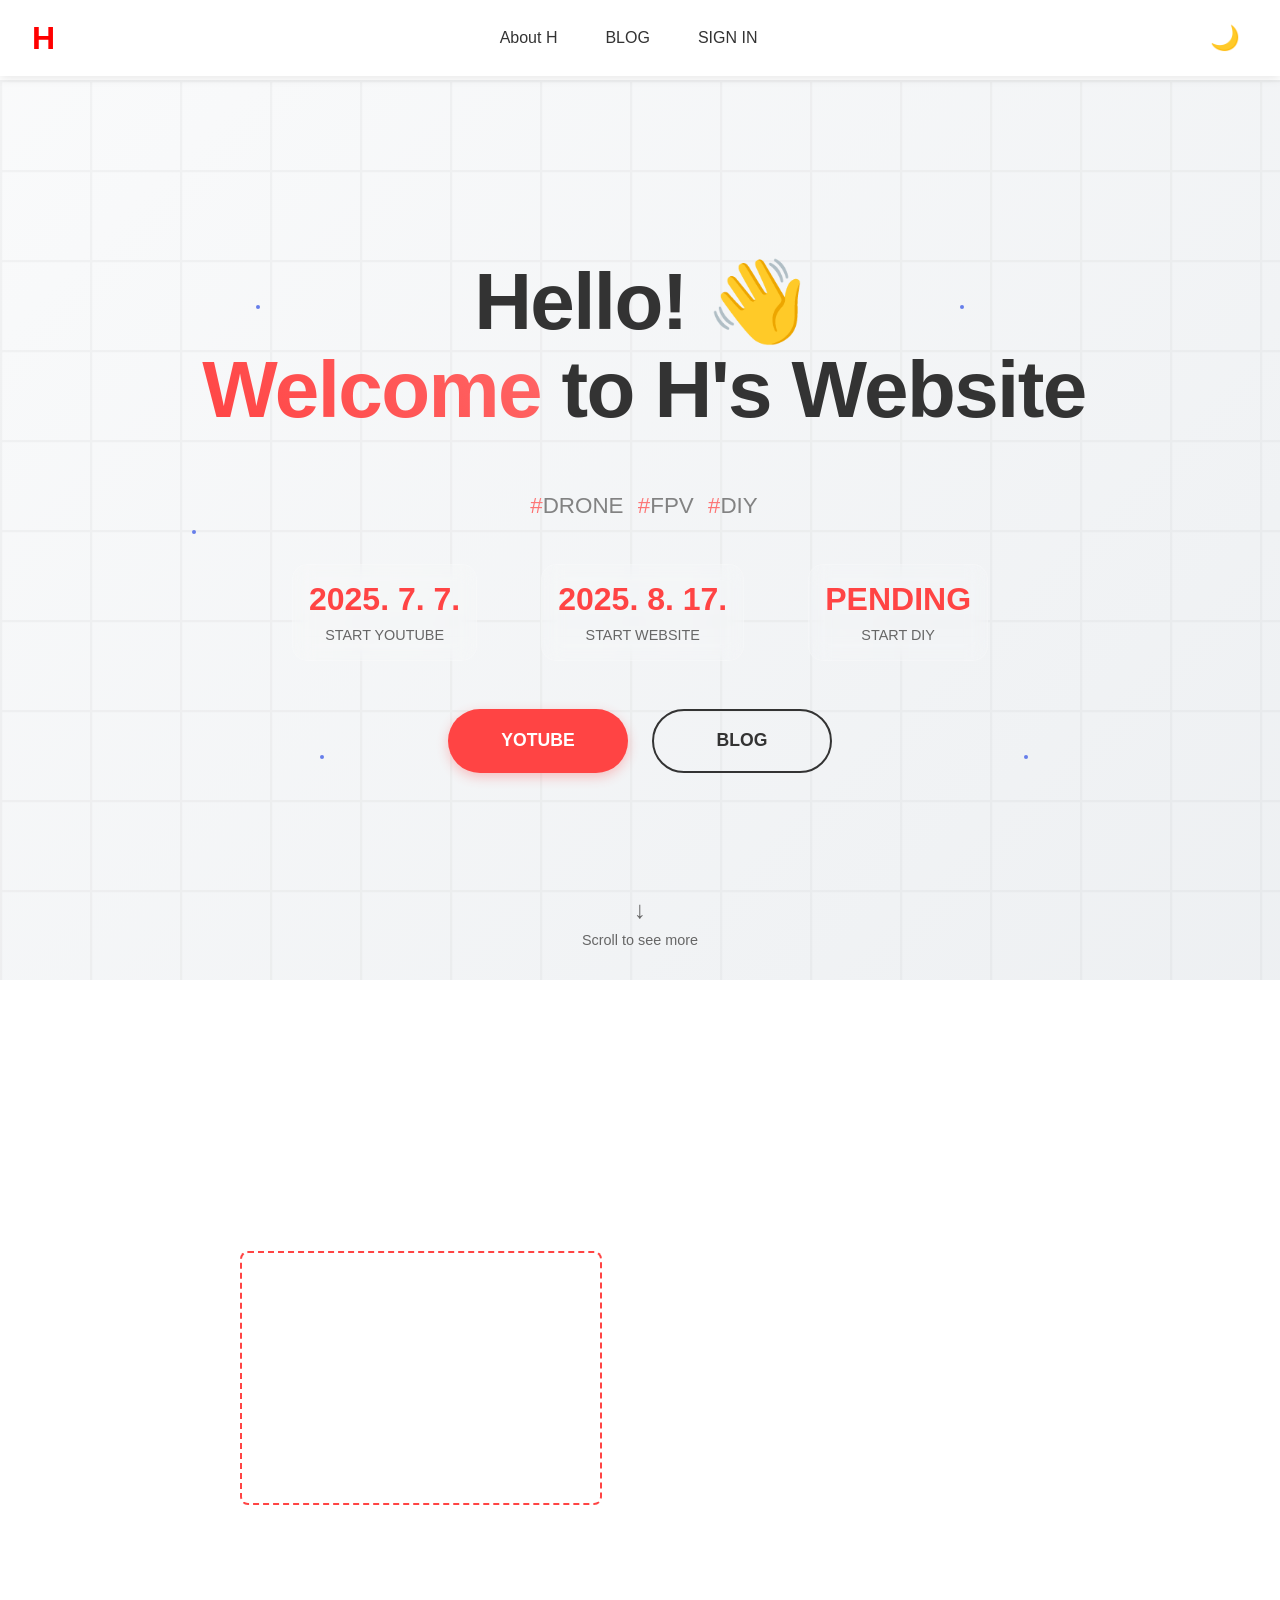
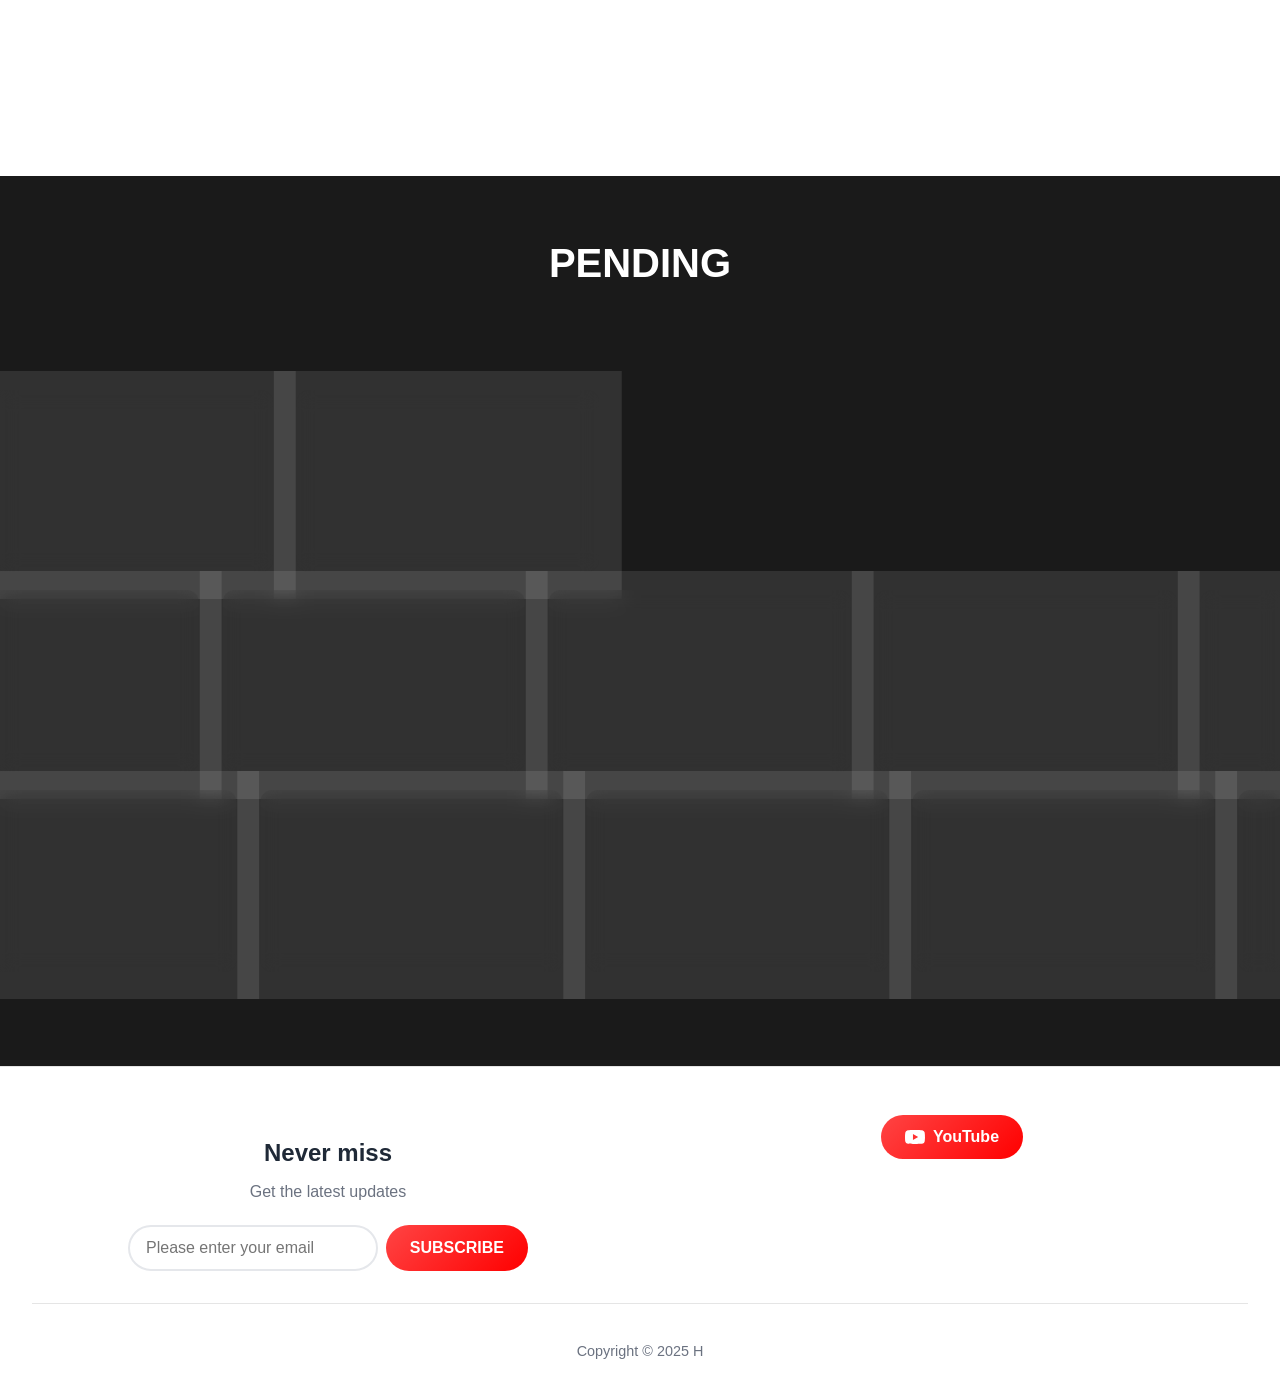
==== commit a5efddb1: "Updates" ====
--- a/index.html
+++ b/index.html
@@ -1 +1 @@
-<!doctype html><html lang="en"><head><meta charset="utf-8"/><link rel="icon" href="/favicon.ico"/><meta name="viewport" content="width=device-width,initial-scale=1"/><meta name="theme-color" content="#000000"/><meta name="description" content="Web site created using create-react-app"/><link rel="apple-touch-icon" href="/logo192.png"/><link rel="manifest" href="/manifest.json"/><title>Himdol's GitHub Pages</title><script defer="defer" src="/static/js/main.186089f4.js"></script><link href="/static/css/main.eab78aa6.css" rel="stylesheet"></head><body><noscript>You need to enable JavaScript to run this app.</noscript><div id="root"></div></body></html>+<!doctype html><html lang="en"><head><meta charset="utf-8"/><link rel="icon" href="/favicon.ico"/><meta name="viewport" content="width=device-width,initial-scale=1"/><meta name="theme-color" content="#000000"/><meta name="description" content="Web site created using create-react-app"/><link rel="apple-touch-icon" href="/logo192.png"/><link rel="manifest" href="/manifest.json"/><title>Himdol's GitHub Pages</title><script defer="defer" src="/static/js/main.186089f4.js"></script><link href="/static/css/main.90429aee.css" rel="stylesheet"></head><body><noscript>You need to enable JavaScript to run this app.</noscript><div id="root"></div></body></html>
--- a/static/css/main.90429aee.css
+++ b/static/css/main.90429aee.css
@@ -0,0 +1,2 @@
+body{-webkit-font-smoothing:antialiased;-moz-osx-font-smoothing:grayscale;font-family:-apple-system,BlinkMacSystemFont,Segoe UI,Roboto,Oxygen,Ubuntu,Cantarell,Fira Sans,Droid Sans,Helvetica Neue,sans-serif;margin:0}code{font-family:source-code-pro,Menlo,Monaco,Consolas,Courier New,monospace}.App{background:#fff;color:#333;min-height:100vh;text-align:center;transition:all .3s ease}.App.dark{background:#1a1a1a;color:#fff}.header{align-items:center;-webkit-backdrop-filter:blur(10px);backdrop-filter:blur(10px);background:#ffffffe6;box-shadow:0 2px 10px #0000001a;display:flex;justify-content:space-between;left:0;padding:1rem 2rem;position:fixed;right:0;top:0;transition:all .3s ease;z-index:1000}.App.dark .header{background:#1a1a1ae6;box-shadow:0 2px 10px #0000004d}.logo{font-size:2rem;font-weight:700}.logo-m{color:#3b82f6}.logo-h{color:red}.nav{display:flex;gap:1rem}.nav-item{background:none;border:none;border-radius:.5rem;color:#333;cursor:pointer;font-size:1rem;padding:.5rem 1rem;transition:all .3s ease}.App.dark .nav-item{color:#fff}.nav-item:hover{background:#ff000026;color:red;transform:translateY(-1px)}.App.dark .nav-item:hover{background:#ff000040;color:#f66}.nav-item.active{background:linear-gradient(135deg,#f003,#ff00004d);color:red;font-weight:700}.App.dark .nav-item.active{background:linear-gradient(135deg,#ff00004d,#f006);color:#f66}.theme-toggle{background:none;border:none;border-radius:.5rem;cursor:pointer;font-size:1.5rem;padding:.5rem;transition:all .3s ease}.theme-toggle:hover{background:#0000001a}.App.dark .theme-toggle:hover{background:#ffffff1a}.main{margin:0;max-width:100%;padding-top:80px}.home-container{overflow-x:hidden;width:100%}.banner-section{align-items:center;background:#fff;display:flex;height:100vh;justify-content:center;overflow:hidden;position:relative}.home-container.dark .banner-section{background:#1a1a1a}.banner-background{align-items:center;background:#fff;background-size:400% 400%;display:flex;height:100%;justify-content:center;left:0;position:absolute;top:0;width:100%}.home-container.dark .banner-background{background:#1a1a1a}.banner-image{align-items:center;background:linear-gradient(135deg,#f8f9fa,#e9ecef);display:flex;height:100%;justify-content:center;left:0;opacity:.8;position:absolute;top:0;width:100%}.home-container.dark .banner-image{background:linear-gradient(135deg,#1a1a1a,#2d2d2d);opacity:.9}@keyframes gradientShift{0%{background-position:0 50%}50%{background-position:100% 50%}to{background-position:0 50%}}.banner-particles{height:100%;left:0;pointer-events:none;position:absolute;top:0;width:100%}.particle{animation:float 6s ease-in-out infinite;background:#667eea;border-radius:50%;height:4px;position:absolute;width:4px}.home-container.dark .particle{background:#4facfe}.particle-1{animation-delay:0s;left:20%;top:25%}.particle-2{animation-delay:1s;left:80%;top:75%}.particle-3{animation-delay:2s;left:15%;top:50%}.particle-4{animation-delay:3s;left:75%;top:25%}.particle-5{animation-delay:4s;left:25%;top:75%}@keyframes float{0%,to{opacity:.7;transform:translateY(0) rotate(0deg)}50%{opacity:1;transform:translateY(-20px) rotate(180deg)}}.banner-overlay{background:url("data:image/svg+xml;charset=utf-8,%3Csvg xmlns='http://www.w3.org/2000/svg' viewBox='0 0 100 100'%3E%3Cdefs%3E%3Cpattern id='a' width='10' height='10' patternUnits='userSpaceOnUse'%3E%3Cpath d='M10 0H0v10' fill='none' stroke='rgba(0,0,0,0.1)' stroke-width='.5'/%3E%3C/pattern%3E%3C/defs%3E%3Cpath fill='url(%23a)' d='M0 0h100v100H0z'/%3E%3C/svg%3E");height:100%;left:0;opacity:.3;position:absolute;top:0;width:100%}.home-container.dark .banner-overlay{background:url("data:image/svg+xml;charset=utf-8,%3Csvg xmlns='http://www.w3.org/2000/svg' viewBox='0 0 100 100'%3E%3Cdefs%3E%3Cpattern id='a' width='10' height='10' patternUnits='userSpaceOnUse'%3E%3Cpath d='M10 0H0v10' fill='none' stroke='rgba(255,255,255,0.1)' stroke-width='.5'/%3E%3C/pattern%3E%3C/defs%3E%3Cpath fill='url(%23a)' d='M0 0h100v100H0z'/%3E%3C/svg%3E")}.banner-content{align-items:center;color:#333;display:flex;flex-direction:column;justify-content:center;margin-bottom:4rem;max-width:1200px;padding:0 2rem;position:relative;text-align:center;width:100%;z-index:2}.home-container.dark .banner-content{color:#fff}.banner-title{color:#333;font-size:5rem;font-weight:700;letter-spacing:-.02em;line-height:1.1;margin-bottom:2rem}.home-container.dark .banner-title{color:#fff}@media (max-width:768px){.banner-title{font-size:3rem}}@media (max-width:480px){.banner-title{font-size:2.5rem}}.highlight{-webkit-text-fill-color:#0000;background:linear-gradient(45deg,#f44,#f66);-webkit-background-clip:text;background-clip:text;display:inline-block;margin-left:.5rem}.banner-subtitle{color:#666;font-size:1.4rem;font-weight:400;line-height:1.6;margin-bottom:2.5rem;margin-left:auto;margin-right:auto;max-width:600px;opacity:.8}.home-container.dark .banner-subtitle{color:#ccc}.banner-stats{display:flex;flex-wrap:wrap;gap:4rem;justify-content:center;margin-bottom:3rem}.stat-item{-webkit-backdrop-filter:blur(10px);backdrop-filter:blur(10px);background:#ffffff1a;border:1px solid #fff3;border-radius:15px;min-width:100px;padding:1rem;text-align:center}.home-container.dark .stat-item{background:#0003;border:1px solid #ffffff1a}.stat-number{color:#f44;display:block;font-size:2rem;font-weight:800;margin-bottom:.5rem}.home-container.dark .stat-number{color:#f66}.stat-label{color:#666;font-size:.9rem;font-weight:500}.home-container.dark .stat-label{color:#ccc}.banner-buttons{flex-wrap:wrap;gap:1.5rem;margin-bottom:2rem}.banner-buttons,.scroll-indicator{display:flex;justify-content:center}.scroll-indicator{align-items:center;bottom:2rem;color:#666;flex-direction:column;font-size:.9rem;position:absolute;text-align:center;z-index:10}.home-container.dark .scroll-indicator{color:#ccc}.scroll-arrow{animation:bounce 2s infinite;font-size:1.5rem;margin-bottom:.5rem}@keyframes bounce{0%,20%,50%,80%,to{transform:translateY(0)}40%{transform:translateY(-10px)}60%{transform:translateY(-5px)}}.btn-primary,.btn-secondary{border:none;border-radius:50px;cursor:pointer;display:inline-block;font-size:1.1rem;font-weight:600;min-width:180px;overflow:hidden;padding:1.2rem 2.5rem;position:relative;text-decoration:none;transition:all .3s ease}.btn-primary{background:#f44;box-shadow:0 4px 12px #ff44444d;color:#fff}.btn-primary:hover{background:#f33;box-shadow:0 8px 20px #f446;transform:translateY(-2px)}.btn-secondary{background:#0000;border:2px solid #333;color:#333}.home-container.dark .btn-secondary{border:2px solid #fff;color:#fff}.btn-secondary:hover{background:#333;color:#fff;transform:translateY(-2px)}.home-container.dark .btn-secondary:hover{background:#fff;color:#333}.drone-section{background:#fff;height:100vh;overflow:hidden;position:relative}.home-container.dark .drone-section{background:#1a1a1a}.drone{left:50%;position:absolute;top:50%;transform:translate(-50%,-50%);z-index:10}.drone-body{background:linear-gradient(45deg,#2c3e50,#34495e);border:3px solid #ecf0f1;box-shadow:0 10px 30px #0000004d;height:120px;position:relative;transform:rotate(45deg);width:120px}.drone-body:before{border:2px solid #ecf0f1;border-radius:50%;content:"";height:60px;left:50%;top:50%;transform:translate(-50%,-50%);width:60px}.drone-arm,.drone-body:before{background:linear-gradient(45deg,#34495e,#2c3e50);position:absolute}.drone-arm{border:1px solid #ecf0f1;border-radius:4px;height:8px;width:80px}.drone-arm-1{left:50%;top:50%;transform:translate(-50%,-50%) rotate(0deg)}.drone-arm-2{left:50%;top:50%;transform:translate(-50%,-50%) rotate(90deg)}.drone-propeller{animation:spin .3s linear infinite;background:#95a5a6;border:2px solid #7f8c8d;border-radius:50%;height:25px;position:absolute;width:25px}.drone-propeller-1{left:50%;top:-12px;transform:translateX(-50%)}.drone-propeller-2{right:-12px;top:50%;transform:translateY(-50%)}.drone-propeller-3{bottom:-12px;left:50%;transform:translateX(-50%)}.drone-propeller-4{left:-12px;top:50%;transform:translateY(-50%)}@keyframes spin{0%{transform:rotate(0deg)}to{transform:rotate(1turn)}}.drone-camera{background:#e74c3c;border:2px solid #c0392b;border-radius:50%;box-shadow:0 2px 8px #e74c3c66;height:25px;left:50%;position:absolute;top:50%;transform:translate(-50%,-50%);width:25px}.drone-trail{background:radial-gradient(circle at 50% 50%,#3498db1a 0,#0000 70%);height:100%;left:0;pointer-events:none;position:absolute;top:0;width:100%}.section{min-height:10vh}.section,.section-content{align-items:center;display:flex;justify-content:center;padding:2rem;position:relative}.section-content{box-sizing:border-box;max-width:1200px;min-height:60vh;text-align:center;width:100%}.section-layout{align-items:center;background:#ffffffe6;border-radius:15px;display:flex;gap:3rem;max-width:800px;padding:1.5rem;transition:all .3s ease;width:100%}.home-container.dark .section-layout{background:#282828e6}.section-layout.section-layout-left-image{flex-direction:row!important}.blog-section .section-layout.section-layout-right-image,.section-layout.section-layout-right-image{flex-direction:row-reverse!important}.blog-section .section-layout .landing-pad{order:1}.blog-section .section-layout .section-image{order:2}.section-image{align-items:center;-webkit-backdrop-filter:blur(10px);backdrop-filter:blur(10px);background:#ffffff1a;border:2px dashed #f44;border-radius:8px;color:#f44;display:flex;flex:1 1;flex-shrink:0;font-size:1.2rem;height:250px;justify-content:center;min-width:250px}@media (max-width:768px){.section-layout{flex-direction:column!important;gap:2rem;padding:1.5rem}.section-image{height:200px;min-width:0;min-width:auto;width:100%}.landing-pad{text-align:center}}.mt-28{margin-top:7rem}.screen-slide-scroll-section{background:#1a1a1a;color:#fff;overflow:hidden;padding:2rem 0;position:relative}.home-container.dark .screen-slide-scroll-section{background:#0a0a0a}.screen-slide-title{color:#fff;font-size:2.5rem;font-weight:700;margin-bottom:.5rem;text-align:center}.home-container.dark .screen-slide-title{color:#fff}.screen-slide-subtitle{color:#ccc;font-size:1.2rem;margin-bottom:3rem;text-align:center}.home-container.dark .screen-slide-subtitle{color:#aaa}.screen-slide-container{height:700px;overflow:hidden;position:relative}.screen-slide-row{display:flex;gap:1.5rem;padding:1rem 0;position:absolute;white-space:nowrap;width:-webkit-max-content;width:max-content;will-change:transform}.screen-slide-item{align-items:center;-webkit-backdrop-filter:blur(10px);backdrop-filter:blur(10px);background:#ffffff1a;border:1px solid #fff3;border-radius:12px;box-shadow:0 4px 15px #0000001a;color:#fff;display:flex;flex-shrink:0;font-size:1rem;font-weight:500;height:180px;justify-content:center;overflow:hidden;padding:0;position:relative;text-align:center;transition:all .3s ease;width:300px}.screen-slide-item img{border-radius:12px;height:100%;object-fit:cover;width:100%}.screen-slide-item .item-content{align-items:center;background:linear-gradient(#0000,#000000b3);bottom:0;display:flex;justify-content:center;left:0;padding:1rem .5rem .5rem;position:absolute;right:0}.screen-slide-item .item-content span{font-size:.9rem;font-weight:600;text-shadow:1px 1px 2px #000c}.home-container.dark .screen-slide-item{background:#ffffff0d;border:1px solid #ffffff1a;box-shadow:0 4px 15px #0000004d;color:#e0e0e0}.screen-slide-item:hover{background:#fff3;box-shadow:0 8px 25px #0003;transform:translateY(-3px)}.home-container.dark .screen-slide-item:hover{background:#ffffff26;box-shadow:0 8px 25px #0006}.screen-slide-row-1{top:40px;transition:transform .1s ease-out}.screen-slide-row-2{top:240px;transition:transform .1s ease-out}.screen-slide-row-3{top:440px;transition:transform .1s ease-out}.landing-pad{flex:1 1;padding:1rem;text-align:left}.section-title{-webkit-text-fill-color:#0000;background:linear-gradient(45deg,#f44,#f66);-webkit-background-clip:text;background-clip:text;font-size:3.5rem;font-weight:800;margin-bottom:2rem}.section-description{color:#666;font-size:1.3rem;line-height:1.8;margin-bottom:3rem;margin-left:auto;margin-right:auto;max-width:600px}.home-container.dark .section-description{color:#ccc}.btn-landing{background:linear-gradient(45deg,#f44,#f66);border:none;border-radius:50px;color:#fff;cursor:pointer;font-size:1.1rem;font-weight:600;letter-spacing:1px;padding:1rem 2.5rem;text-transform:uppercase;transition:all .3s ease}.about-section{background:#fff;color:#333;overflow:hidden;padding:8rem 2rem;position:relative}.home-container.dark .about-section{background:#1a1a1a;color:#fff}.blog-section{background:#fff;color:#333;overflow:hidden;padding:8rem 2rem;position:relative}.home-container.dark .blog-section{background:#1a1a1a;color:#fff}.shop-section{background:#fff;color:#333;overflow:hidden;padding:8rem 2rem;position:relative}.home-container.dark .shop-section{background:#1a1a1a;color:#fff}.App.dark .section-description{color:#ccc}.App.dark .landing-pad{background:#0000004d;border:1px solid #ffffff1a}@media (max-width:768px){.banner-title{font-size:2.5rem}.banner-subtitle{font-size:1.1rem}.banner-stats{gap:1.5rem}.stat-item{min-width:80px;padding:.8rem}.stat-number{font-size:1.5rem}.banner-buttons{align-items:center;flex-direction:column}.section-title{font-size:2.5rem}.landing-pad{padding:2rem}.header{flex-direction:column;gap:1rem;padding:1rem}.nav{flex-wrap:wrap;justify-content:center}}@media (max-width:480px){.banner-title{font-size:2rem}.banner-subtitle{font-size:1rem}.banner-stats{gap:1rem}.stat-item{min-width:70px;padding:.6rem}.stat-number{font-size:1.3rem}.stat-label{font-size:.8rem}}.home-page{padding:4rem 2rem;text-align:center}.home-page h1{color:#1f2937;font-size:3rem;margin-bottom:1rem;transition:color .3s ease}.App.dark .home-page h1{color:#f9fafb}.home-page h2{color:#6b7280;font-size:1.5rem;font-weight:300;margin-bottom:2rem;transition:color .3s ease}.App.dark .home-page h2{color:#d1d5db}.home-page p{color:#4b5563;font-size:1.2rem;line-height:1.6;margin-bottom:3rem;margin-left:auto;margin-right:auto;max-width:600px;transition:color .3s ease}.App.dark .home-page p{color:#9ca3af}.buttons{display:flex;flex-wrap:wrap;gap:1rem;justify-content:center}.buttons button{background:linear-gradient(135deg,#f44,red);border:none;border-radius:1.5rem;color:#fff;cursor:pointer;font-size:1rem;font-weight:700;padding:.75rem 1.5rem;text-shadow:0 1px 2px #0000004d;transition:all .3s ease}.buttons button:hover{background:linear-gradient(135deg,red,#c00);transform:translateY(-3px)}.about-page,.blog-page,.login-page,.shop-page{padding:2rem;text-align:center}.about-page h1,.blog-page h1,.login-page h1,.shop-page h1{color:#1f2937;font-size:2.5rem;margin-bottom:1rem;transition:color .3s ease}.App.dark .about-page h1,.App.dark .blog-page h1,.App.dark .login-page h1,.App.dark .shop-page h1{color:#f9fafb}.about-page p,.blog-page p,.login-page p,.shop-page p{color:#4b5563;font-size:1.1rem;margin-bottom:2rem;margin-left:auto;margin-right:auto;max-width:600px;transition:color .3s ease}.App.dark .about-page p,.App.dark .blog-page p,.App.dark .login-page p,.App.dark .shop-page p{color:#9ca3af}.about-page button,.blog-page button,.login-page button,.shop-page button{background:linear-gradient(135deg,#f44,red);border:none;border-radius:1.5rem;box-shadow:0 4px 8px #ff00004d,0 2px 4px #f003;color:#fff;cursor:pointer;font-size:1rem;font-weight:700;padding:.75rem 1.5rem;text-shadow:0 1px 2px #0000004d;transition:all .3s ease}.about-page button:hover,.blog-page button:hover,.login-page button:hover,.shop-page button:hover{background:linear-gradient(135deg,red,#c00);box-shadow:0 12px 25px #ff000080,0 6px 12px #ff00004d;transform:translateY(-3px)}@media (max-width:768px){.header{flex-direction:column;gap:1rem;padding:1rem}.nav{flex-wrap:wrap;justify-content:center}.home-page h1{font-size:2rem}.home-page h2{font-size:1.2rem}.buttons{align-items:center;flex-direction:column}.buttons button{width:200px}}.footer{-webkit-backdrop-filter:blur(10px);backdrop-filter:blur(10px);background:#fffffff2;border-top:1px solid #0000001a;margin-top:auto;padding:3rem 2rem 1rem;transition:all .3s ease}.App.dark .footer{background:#1a1a1af2;border-top:1px solid #ffffff1a}.footer-content{grid-gap:3rem;align-items:start;display:grid;gap:3rem;grid-template-columns:1fr 1fr;margin:0 auto;max-width:1200px}.footer-section h3{color:#1f2937;font-size:1.5rem;font-weight:700;margin-bottom:1rem;transition:color .3s ease}.App.dark .footer-section h3{color:#f9fafb}.footer-section p{color:#6b7280;font-size:1rem;margin-bottom:1.5rem;transition:color .3s ease}.App.dark .footer-section p{color:#9ca3af}.subscribe-form{display:flex;gap:.5rem;justify-content:center;margin:0 auto;max-width:400px}.email-input{background:#fff;border:2px solid #e5e7eb;border-radius:2rem;color:#1f2937;flex:1 1;font-size:1rem;padding:.75rem 1rem;transition:all .3s ease}.App.dark .email-input{background:#374151;border-color:#4b5563;color:#f9fafb}.email-input:focus{border-color:red;box-shadow:0 0 0 3px #ff00001a;outline:none}.subscribe-btn{background:linear-gradient(135deg,#f44,red);border:none;border-radius:2rem;color:#fff;cursor:pointer;font-size:1rem;font-weight:600;padding:.75rem 1.5rem;transition:all .3s ease;white-space:nowrap}.subscribe-btn:hover{background:linear-gradient(135deg,red,#c00);box-shadow:0 4px 12px #ff00004d;transform:translateY(-2px)}.subscribed-message{background:linear-gradient(135deg,#10b981,#059669);border-radius:.5rem;color:#fff;font-weight:600;padding:1rem;text-align:center}.social-links{display:flex;gap:1rem;justify-content:center}.youtube-btn{align-items:center;background:linear-gradient(135deg,#f44,red);border:none;border-radius:2rem;color:#fff;cursor:pointer;display:flex;font-size:1rem;font-weight:600;gap:.5rem;padding:.75rem 1.5rem;transition:all .3s ease}.youtube-btn:hover{background:linear-gradient(135deg,red,#c00);box-shadow:0 4px 12px #ff00004d;transform:translateY(-2px)}.youtube-icon{fill:currentColor;height:20px;width:20px}.footer-bottom{border-top:1px solid #0000001a;margin-top:2rem;padding-top:1.5rem;text-align:center}.App.dark .footer-bottom{border-top:1px solid #ffffff1a}.made-by{color:#6b7280;font-size:.9rem;font-weight:500;transition:color .3s ease}.App.dark .made-by{color:#9ca3af}.blog-container{align-items:center;display:flex;flex-direction:column;margin:0 auto;max-width:1200px;padding:2rem 1rem}.blog-layout{display:flex}.blog-main{flex:1 1;transition:all .3s ease}.blog-header{margin-bottom:2rem}.blog-title{font-size:1.875rem;margin-bottom:1rem}.blog-subtitle{color:#6b7280}.blog-search-container{flex:1 1}.blog-search-wrapper{position:relative}.blog-search-input{background:#fff;border:2px solid #e5e7eb;border-radius:2rem;color:#1f2937;font-size:1.125rem;max-width:1400px;padding:1rem 1.5rem;transition:all .3s ease;width:100%}.blog-search-input:focus{border-color:red;box-shadow:0 0 0 3px #ff00001a;outline:none}.blog-search-icon{color:#9ca3af;height:1.25rem;left:.75rem;position:absolute;top:50%;transform:translateY(-50%);width:1.25rem}.blog-select{background:#fff;border:1px solid #d1d5db;border-radius:.5rem;font-size:1rem;padding:.75rem 1rem;transition:all .3s ease}.blog-select:focus{border-color:#3b82f6;box-shadow:0 0 0 3px #3b82f61a;outline:none}.blog-results-info{align-items:center;color:#6b7280;display:flex;font-size:.875rem;gap:1rem;justify-content:space-between;margin-bottom:1rem}.blog-empty-state{align-items:center;display:flex;flex-direction:column;padding:3rem 0;text-align:center}.blog-empty-icon{color:#9ca3af;height:3rem;margin:0 auto .5rem;width:3rem}.blog-empty-title{color:#111827;font-size:.875rem;font-weight:500;margin-top:.5rem}.blog-empty-description{color:#6b7280;font-size:.875rem;margin-top:.25rem}.blog-empty-btn{align-items:center;background:linear-gradient(135deg,#f44,red);border:none;border-radius:1rem;color:#fff;cursor:pointer;display:flex;font-size:.75rem;font-weight:600;gap:.25rem;margin-top:1.5rem;padding:.375rem .75rem;transition:all .3s ease}.blog-empty-btn:hover{background:linear-gradient(135deg,red,#c00);box-shadow:0 4px 12px #ff00004d;transform:translateY(-2px)}.blog-pagination{display:flex;justify-content:center;margin-top:3rem}.blog-pagination-nav{align-items:center;display:flex;gap:.5rem}.blog-pagination-btn{border-radius:.5rem;cursor:pointer;font-weight:500;padding:.5rem 1rem;transition:all .3s ease}.blog-pagination-btn.disabled{color:#9ca3af;cursor:not-allowed;opacity:.5}.blog-pagination-btn.active{background-color:#2563eb;color:#fff}.blog-pagination-btn:not(.active):not(.disabled){color:#374151}.blog-pagination-btn:not(.active):not(.disabled):hover{background-color:#f3f4f6;color:#111827}.blog-post-footer{align-items:center;display:flex;justify-content:space-between;margin-top:auto}.blog-tag-more{color:#9ca3af;font-size:.75rem}.blog-posts-container{max-width:800px;width:100%}.App.dark .blog-search-input{background:#374151;border-color:#4b5563;color:#f9fafb}.App.dark .blog-search-input::placeholder{color:#9ca3af}.App.dark .blog-empty-title,.App.dark .blog-title{color:#f9fafb}.App.dark .blog-empty-description,.App.dark .blog-results-info,.App.dark .blog-subtitle{color:#9ca3af}.blog-filters{display:flex;flex-direction:column;gap:1rem;margin-bottom:1.5rem;max-width:800px;width:100%}@media (min-width:1024px){.blog-filters{flex-direction:row}}.blog-excerpt{-webkit-line-clamp:3;-webkit-box-orient:vertical;display:-webkit-box;overflow:hidden;text-overflow:ellipsis}.blog-post{background:#fff;border-radius:12px;box-shadow:0 4px 6px #0000001a;cursor:pointer;display:flex;flex-direction:column;margin-bottom:2rem;min-height:280px;overflow:hidden;transition:all .3s ease}.blog-post:hover{box-shadow:0 10px 25px #00000026;transform:translateY(-4px)}.blog-post-content{display:flex;flex:1 1;flex-direction:column}@media (min-width:768px){.blog-post-content{flex-direction:row}}.blog-post-image{height:200px;object-fit:cover;width:100%}@media (min-width:768px){.blog-post-image{height:auto;width:33.333333%}}.blog-post-text{display:flex;flex:1 1;flex-direction:column;padding:1.5rem}.blog-post-header{align-items:center;display:flex;justify-content:space-between;margin-bottom:1rem}.blog-post-meta{align-items:center;display:flex;gap:1rem}.blog-category{border-radius:9999px;font-size:.875rem;font-weight:500;padding:.25rem .75rem}.blog-category.tech{background-color:#dbeafe;color:#2563eb}.blog-category.life{background-color:#d1fae5;color:#059669}.blog-category.travel{background-color:#ede9fe;color:#7c3aed}.blog-category.food{background-color:#fed7aa;color:#ea580c}.blog-category.book{background-color:#e0e7ff;color:#4f46e5}.blog-featured{background-color:#fef3c7;border-radius:9999px;color:#d97706;font-size:.75rem;font-weight:500;padding:.125rem .5rem}.blog-title{color:#111827;cursor:pointer;font-size:1.5rem;font-weight:700;margin-bottom:.75rem;transition:color .3s ease}.blog-title:hover{color:#2563eb}.blog-author{align-items:center;display:flex;gap:.5rem}.blog-author-avatar{align-items:center;background:linear-gradient(135deg,#3b82f6,#10b981);border-radius:50%;color:#fff;display:flex;font-size:.875rem;font-weight:500;height:2rem;justify-content:center;width:2rem}.blog-tags{display:flex;flex-wrap:wrap;gap:.25rem;margin-top:1rem}.blog-tag{background-color:#fecaca;border-radius:9999px;color:#dc2626;font-size:.75rem;padding:.125rem .5rem}.App.dark .blog-post{background:#1f2937;color:#f9fafb}.App.dark .blog-title{color:#f9fafb}.App.dark .blog-title:hover{color:#60a5fa}.App.dark .blog-tag{background-color:#7f1d1d;color:#f87171}@media (max-width:768px){.footer{padding:2rem 1rem 1rem}.footer-content{gap:2rem;grid-template-columns:1fr}.subscribe-form{flex-direction:column}.subscribe-btn{width:100%}.youtube-btn{justify-content:center;width:100%}}
+/*# sourceMappingURL=main.90429aee.css.map*/
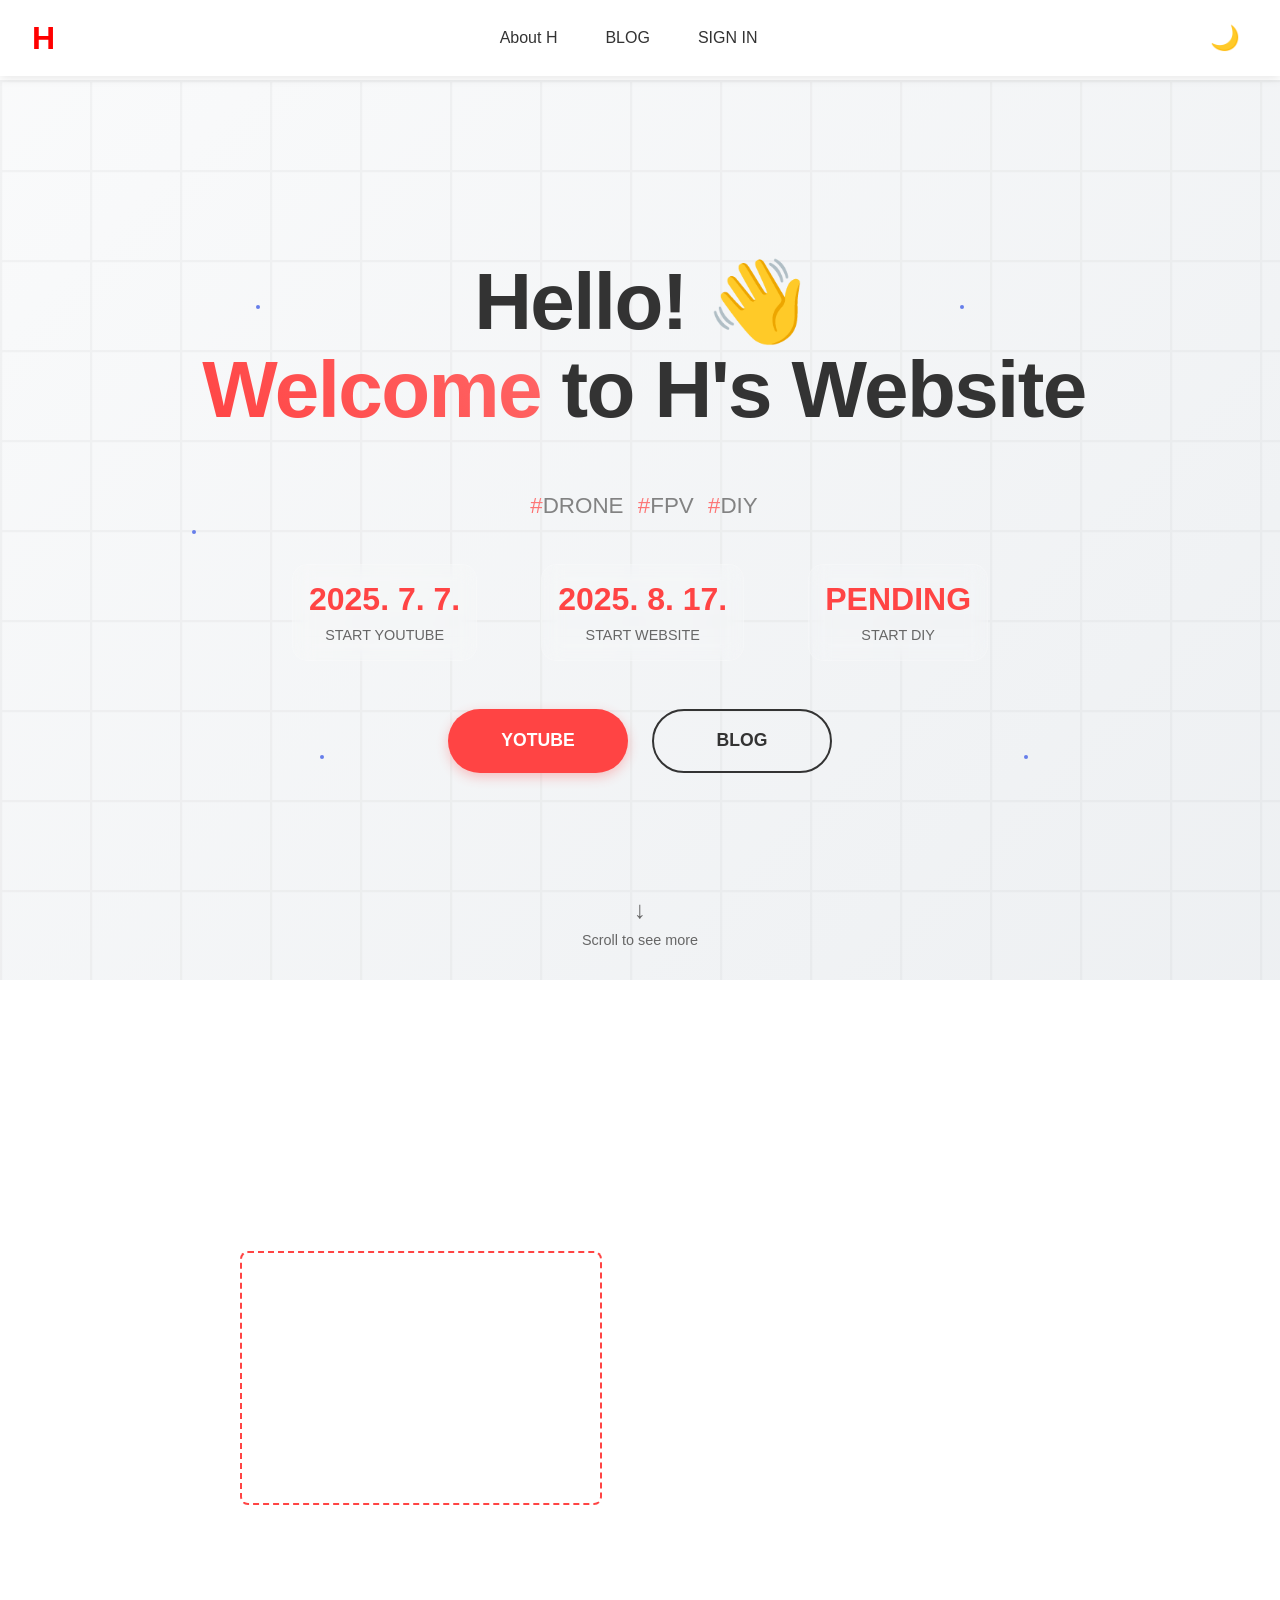
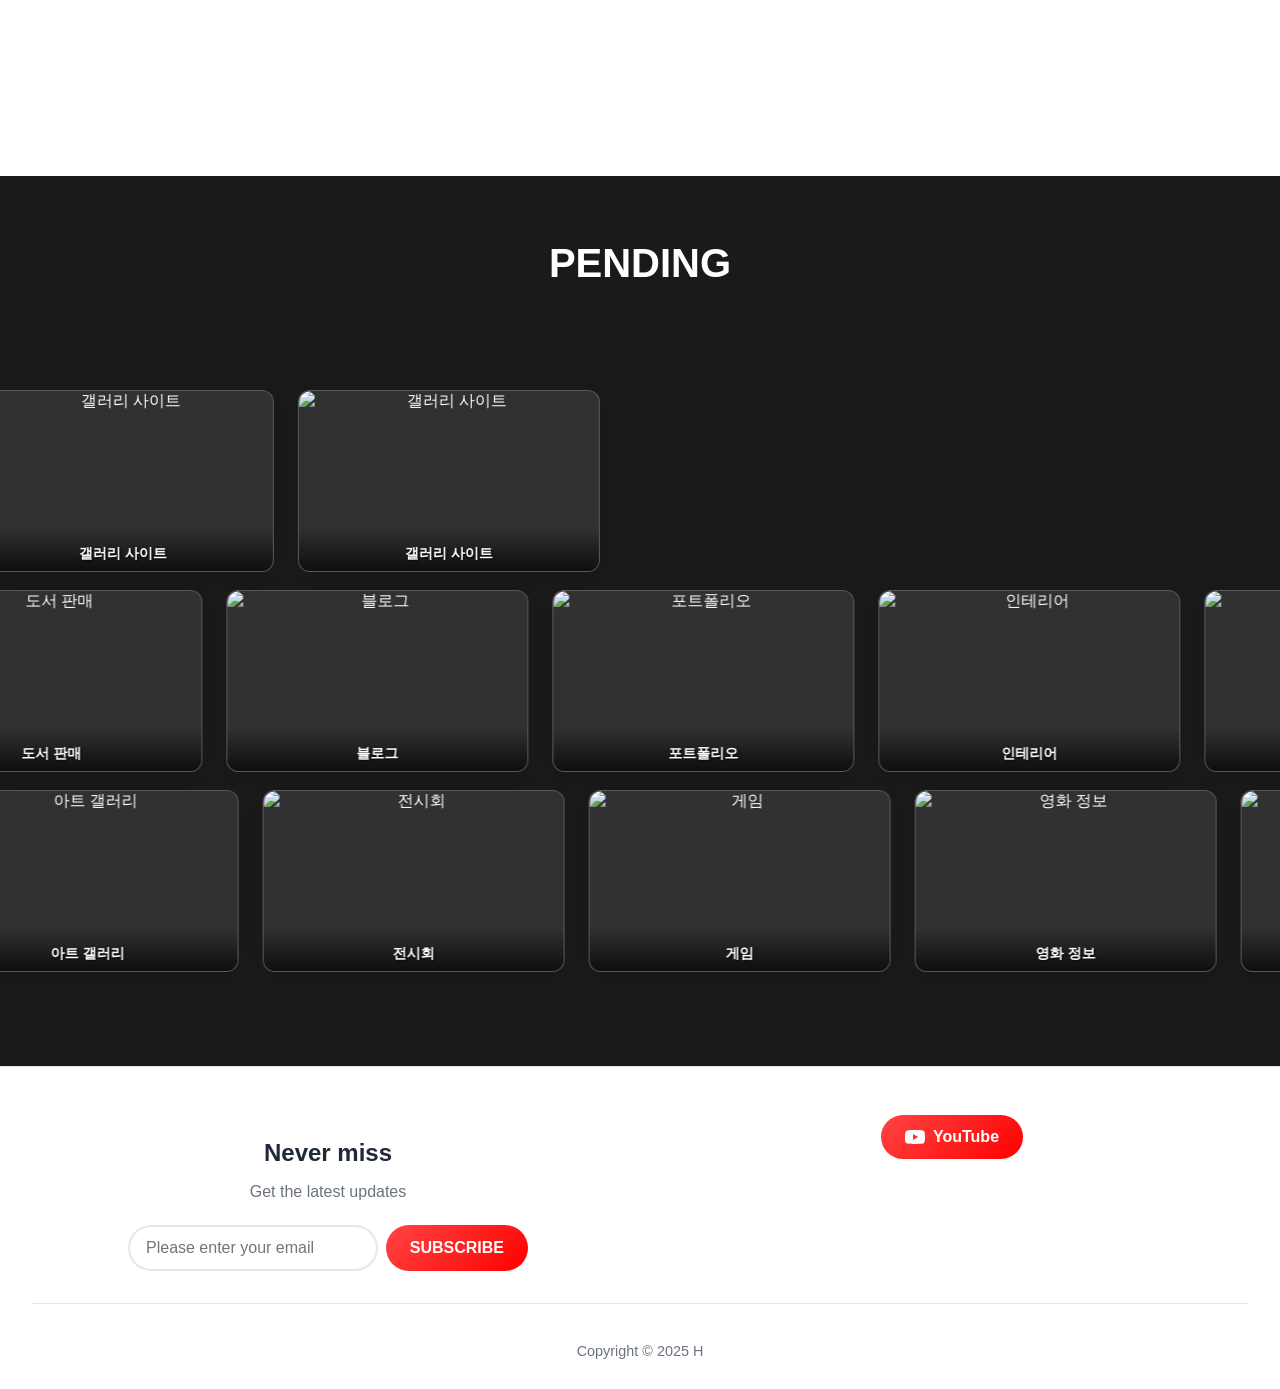
==== commit 3927c1b3: "Updates" ====
--- a/index.html
+++ b/index.html
@@ -1 +1 @@
-<!doctype html><html lang="en"><head><meta charset="utf-8"/><link rel="icon" href="/favicon.ico"/><meta name="viewport" content="width=device-width,initial-scale=1"/><meta name="theme-color" content="#000000"/><meta name="description" content="Web site created using create-react-app"/><link rel="apple-touch-icon" href="/logo192.png"/><link rel="manifest" href="/manifest.json"/><title>Himdol's GitHub Pages</title><script defer="defer" src="/static/js/main.186089f4.js"></script><link href="/static/css/main.90429aee.css" rel="stylesheet"></head><body><noscript>You need to enable JavaScript to run this app.</noscript><div id="root"></div></body></html>+<!doctype html><html lang="en"><head><meta charset="utf-8"/><link rel="icon" href="/favicon.ico"/><meta name="viewport" content="width=device-width,initial-scale=1"/><meta name="theme-color" content="#000000"/><meta name="description" content="Web site created using create-react-app"/><link rel="apple-touch-icon" href="/logo192.png"/><link rel="manifest" href="/manifest.json"/><title>Himdol's GitHub Pages</title><script defer="defer" src="/static/js/main.186089f4.js"></script><link href="/static/css/main.508d3a89.css" rel="stylesheet"></head><body><noscript>You need to enable JavaScript to run this app.</noscript><div id="root"></div></body></html>
--- a/static/css/main.508d3a89.css
+++ b/static/css/main.508d3a89.css
@@ -0,0 +1,2 @@
+body{-webkit-font-smoothing:antialiased;-moz-osx-font-smoothing:grayscale;font-family:-apple-system,BlinkMacSystemFont,Segoe UI,Roboto,Oxygen,Ubuntu,Cantarell,Fira Sans,Droid Sans,Helvetica Neue,sans-serif;margin:0}code{font-family:source-code-pro,Menlo,Monaco,Consolas,Courier New,monospace}.App{background:#fff;color:#333;min-height:100vh;text-align:center;transition:all .3s ease}.App.dark{background:#1a1a1a;color:#fff}.header{align-items:center;-webkit-backdrop-filter:blur(10px);backdrop-filter:blur(10px);background:#ffffffe6;box-shadow:0 2px 10px #0000001a;display:flex;justify-content:space-between;left:0;padding:1rem 2rem;position:fixed;right:0;top:0;transition:all .3s ease;z-index:1000}.App.dark .header{background:#1a1a1ae6;box-shadow:0 2px 10px #0000004d}.logo{font-size:2rem;font-weight:700}.logo-m{color:#3b82f6}.logo-h{color:red}.nav{display:flex;gap:1rem}.nav-item{background:none;border:none;border-radius:.5rem;color:#333;cursor:pointer;font-size:1rem;padding:.5rem 1rem;transition:all .3s ease}.App.dark .nav-item{color:#fff}.nav-item:hover{background:#ff000026;color:red;transform:translateY(-1px)}.App.dark .nav-item:hover{background:#ff000040;color:#f66}.nav-item.active{background:linear-gradient(135deg,#f003,#ff00004d);color:red;font-weight:700}.App.dark .nav-item.active{background:linear-gradient(135deg,#ff00004d,#f006);color:#f66}.theme-toggle{background:none;border:none;border-radius:.5rem;cursor:pointer;font-size:1.5rem;padding:.5rem;transition:all .3s ease}.theme-toggle:hover{background:#0000001a}.App.dark .theme-toggle:hover{background:#ffffff1a}.main{margin:0;max-width:100%;padding-top:80px}.home-container{overflow-x:hidden;width:100%}.banner-section{align-items:center;background:#fff;display:flex;height:100vh;justify-content:center;overflow:hidden;position:relative}.home-container.dark .banner-section{background:#1a1a1a}.banner-background{align-items:center;background:#fff;background-size:400% 400%;display:flex;height:100%;justify-content:center;left:0;position:absolute;top:0;width:100%}.home-container.dark .banner-background{background:#1a1a1a}.banner-image{align-items:center;background:linear-gradient(135deg,#f8f9fa,#e9ecef);display:flex;height:100%;justify-content:center;left:0;opacity:.8;position:absolute;top:0;width:100%}.home-container.dark .banner-image{background:linear-gradient(135deg,#1a1a1a,#2d2d2d);opacity:.9}@keyframes gradientShift{0%{background-position:0 50%}50%{background-position:100% 50%}to{background-position:0 50%}}.banner-particles{height:100%;left:0;pointer-events:none;position:absolute;top:0;width:100%}.particle{animation:float 6s ease-in-out infinite;background:#667eea;border-radius:50%;height:4px;position:absolute;width:4px}.home-container.dark .particle{background:#4facfe}.particle-1{animation-delay:0s;left:20%;top:25%}.particle-2{animation-delay:1s;left:80%;top:75%}.particle-3{animation-delay:2s;left:15%;top:50%}.particle-4{animation-delay:3s;left:75%;top:25%}.particle-5{animation-delay:4s;left:25%;top:75%}@keyframes float{0%,to{opacity:.7;transform:translateY(0) rotate(0deg)}50%{opacity:1;transform:translateY(-20px) rotate(180deg)}}.banner-overlay{background:url("data:image/svg+xml;charset=utf-8,%3Csvg xmlns='http://www.w3.org/2000/svg' viewBox='0 0 100 100'%3E%3Cdefs%3E%3Cpattern id='a' width='10' height='10' patternUnits='userSpaceOnUse'%3E%3Cpath d='M10 0H0v10' fill='none' stroke='rgba(0,0,0,0.1)' stroke-width='.5'/%3E%3C/pattern%3E%3C/defs%3E%3Cpath fill='url(%23a)' d='M0 0h100v100H0z'/%3E%3C/svg%3E");height:100%;left:0;opacity:.3;position:absolute;top:0;width:100%}.home-container.dark .banner-overlay{background:url("data:image/svg+xml;charset=utf-8,%3Csvg xmlns='http://www.w3.org/2000/svg' viewBox='0 0 100 100'%3E%3Cdefs%3E%3Cpattern id='a' width='10' height='10' patternUnits='userSpaceOnUse'%3E%3Cpath d='M10 0H0v10' fill='none' stroke='rgba(255,255,255,0.1)' stroke-width='.5'/%3E%3C/pattern%3E%3C/defs%3E%3Cpath fill='url(%23a)' d='M0 0h100v100H0z'/%3E%3C/svg%3E")}.banner-content{align-items:center;color:#333;display:flex;flex-direction:column;justify-content:center;margin-bottom:4rem;max-width:1200px;padding:0 2rem;position:relative;text-align:center;width:100%;z-index:2}.home-container.dark .banner-content{color:#fff}.banner-title{color:#333;font-size:5rem;font-weight:700;letter-spacing:-.02em;line-height:1.1;margin-bottom:2rem}.home-container.dark .banner-title{color:#fff}@media (max-width:768px){.banner-title{font-size:3rem}}@media (max-width:480px){.banner-title{font-size:2.5rem}}.highlight{-webkit-text-fill-color:#0000;background:linear-gradient(45deg,#f44,#f66);-webkit-background-clip:text;background-clip:text;display:inline-block;margin-left:.5rem}.banner-subtitle{color:#666;font-size:1.4rem;font-weight:400;line-height:1.6;margin-bottom:2.5rem;margin-left:auto;margin-right:auto;max-width:600px;opacity:.8}.home-container.dark .banner-subtitle{color:#ccc}.banner-stats{display:flex;flex-wrap:wrap;gap:4rem;justify-content:center;margin-bottom:3rem}.stat-item{-webkit-backdrop-filter:blur(10px);backdrop-filter:blur(10px);background:#ffffff1a;border:1px solid #fff3;border-radius:15px;min-width:100px;padding:1rem;text-align:center}.home-container.dark .stat-item{background:#0003;border:1px solid #ffffff1a}.stat-number{color:#f44;display:block;font-size:2rem;font-weight:800;margin-bottom:.5rem}.home-container.dark .stat-number{color:#f66}.stat-label{color:#666;font-size:.9rem;font-weight:500}.home-container.dark .stat-label{color:#ccc}.banner-buttons{flex-wrap:wrap;gap:1.5rem;margin-bottom:2rem}.banner-buttons,.scroll-indicator{display:flex;justify-content:center}.scroll-indicator{align-items:center;bottom:2rem;color:#666;flex-direction:column;font-size:.9rem;position:absolute;text-align:center;z-index:10}.home-container.dark .scroll-indicator{color:#ccc}.scroll-arrow{animation:bounce 2s infinite;font-size:1.5rem;margin-bottom:.5rem}@keyframes bounce{0%,20%,50%,80%,to{transform:translateY(0)}40%{transform:translateY(-10px)}60%{transform:translateY(-5px)}}.btn-primary,.btn-secondary{border:none;border-radius:50px;cursor:pointer;display:inline-block;font-size:1.1rem;font-weight:600;min-width:180px;overflow:hidden;padding:1.2rem 2.5rem;position:relative;text-decoration:none;transition:all .3s ease}.btn-primary{background:#f44;box-shadow:0 4px 12px #ff44444d;color:#fff}.btn-primary:hover{background:#f33;box-shadow:0 8px 20px #f446;transform:translateY(-2px)}.btn-secondary{background:#0000;border:2px solid #333;color:#333}.home-container.dark .btn-secondary{border:2px solid #fff;color:#fff}.btn-secondary:hover{background:#333;color:#fff;transform:translateY(-2px)}.home-container.dark .btn-secondary:hover{background:#fff;color:#333}.drone-section{background:#fff;height:100vh;overflow:hidden;position:relative}.home-container.dark .drone-section{background:#1a1a1a}.drone{left:50%;position:absolute;top:50%;transform:translate(-50%,-50%);z-index:10}.drone-body{background:linear-gradient(45deg,#2c3e50,#34495e);border:3px solid #ecf0f1;box-shadow:0 10px 30px #0000004d;height:120px;position:relative;transform:rotate(45deg);width:120px}.drone-body:before{border:2px solid #ecf0f1;border-radius:50%;content:"";height:60px;left:50%;top:50%;transform:translate(-50%,-50%);width:60px}.drone-arm,.drone-body:before{background:linear-gradient(45deg,#34495e,#2c3e50);position:absolute}.drone-arm{border:1px solid #ecf0f1;border-radius:4px;height:8px;width:80px}.drone-arm-1{left:50%;top:50%;transform:translate(-50%,-50%) rotate(0deg)}.drone-arm-2{left:50%;top:50%;transform:translate(-50%,-50%) rotate(90deg)}.drone-propeller{animation:spin .3s linear infinite;background:#95a5a6;border:2px solid #7f8c8d;border-radius:50%;height:25px;position:absolute;width:25px}.drone-propeller-1{left:50%;top:-12px;transform:translateX(-50%)}.drone-propeller-2{right:-12px;top:50%;transform:translateY(-50%)}.drone-propeller-3{bottom:-12px;left:50%;transform:translateX(-50%)}.drone-propeller-4{left:-12px;top:50%;transform:translateY(-50%)}@keyframes spin{0%{transform:rotate(0deg)}to{transform:rotate(1turn)}}.drone-camera{background:#e74c3c;border:2px solid #c0392b;border-radius:50%;box-shadow:0 2px 8px #e74c3c66;height:25px;left:50%;position:absolute;top:50%;transform:translate(-50%,-50%);width:25px}.drone-trail{background:radial-gradient(circle at 50% 50%,#3498db1a 0,#0000 70%);height:100%;left:0;pointer-events:none;position:absolute;top:0;width:100%}.section{min-height:10vh}.section,.section-content{align-items:center;display:flex;justify-content:center;padding:2rem;position:relative}.section-content{box-sizing:border-box;max-width:1200px;min-height:60vh;text-align:center;width:100%}.section-layout{align-items:center;background:#ffffffe6;border-radius:15px;display:flex;gap:3rem;max-width:800px;padding:1.5rem;transition:all .3s ease;width:100%}.home-container.dark .section-layout{background:#282828e6}.section-layout.section-layout-left-image{flex-direction:row!important}.blog-section .section-layout.section-layout-right-image,.section-layout.section-layout-right-image{flex-direction:row-reverse!important}.blog-section .section-layout .landing-pad{order:1}.blog-section .section-layout .section-image{order:2}.section-image{align-items:center;-webkit-backdrop-filter:blur(10px);backdrop-filter:blur(10px);background:#ffffff1a;border:2px dashed #f44;border-radius:8px;color:#f44;display:flex;flex:1 1;flex-shrink:0;font-size:1.2rem;height:250px;justify-content:center;min-width:250px}@media (max-width:768px){.section-layout{flex-direction:column!important;gap:2rem;padding:1.5rem}.section-image{height:200px;min-width:0;min-width:auto;width:100%}.landing-pad{text-align:center}}.mt-28{margin-top:7rem}.screen-slide-scroll-section{background:#1a1a1a;color:#fff;overflow:hidden;padding:2rem 0;position:relative}.home-container.dark .screen-slide-scroll-section{background:#0a0a0a}.screen-slide-title{color:#fff;font-size:2.5rem;font-weight:700;margin-bottom:.5rem;text-align:center}.home-container.dark .screen-slide-title{color:#fff}.screen-slide-subtitle{color:#ccc;font-size:1.2rem;margin-bottom:3rem;text-align:center}.home-container.dark .screen-slide-subtitle{color:#aaa}.screen-slide-container{height:700px;overflow:hidden;position:relative}.screen-slide-row{display:flex;gap:1.5rem;padding:1rem 0;position:absolute;white-space:nowrap;width:-webkit-max-content;width:max-content;will-change:transform}.screen-slide-item{align-items:center;-webkit-backdrop-filter:blur(10px);backdrop-filter:blur(10px);background:#ffffff1a;border:1px solid #fff3;border-radius:12px;box-shadow:0 4px 15px #0000001a;color:#fff;display:flex;flex-shrink:0;font-size:1rem;font-weight:500;height:180px;justify-content:center;overflow:hidden;padding:0;position:relative;text-align:center;transition:all .3s ease;width:300px}.screen-slide-item img{border-radius:12px;height:100%;object-fit:cover;width:100%}.screen-slide-item .item-content{align-items:center;background:linear-gradient(#0000,#000000b3);bottom:0;display:flex;justify-content:center;left:0;padding:1rem .5rem .5rem;position:absolute;right:0}.screen-slide-item .item-content span{font-size:.9rem;font-weight:600;text-shadow:1px 1px 2px #000c}.home-container.dark .screen-slide-item{background:#ffffff0d;border:1px solid #ffffff1a;box-shadow:0 4px 15px #0000004d;color:#e0e0e0}.screen-slide-item:hover{background:#fff3;box-shadow:0 8px 25px #0003;transform:translateY(-3px)}.home-container.dark .screen-slide-item:hover{background:#ffffff26;box-shadow:0 8px 25px #0006}.screen-slide-row-1{top:40px;transition:transform .1s ease-out}.screen-slide-row-2{top:240px;transition:transform .1s ease-out}.screen-slide-row-3{top:440px;transition:transform .1s ease-out}.landing-pad{flex:1 1;padding:1rem;text-align:left}.section-title{-webkit-text-fill-color:#0000;background:linear-gradient(45deg,#f44,#f66);-webkit-background-clip:text;background-clip:text;font-size:3.5rem;font-weight:800;margin-bottom:2rem}.section-description{color:#666;font-size:1.3rem;line-height:1.8;margin-bottom:3rem;margin-left:auto;margin-right:auto;max-width:600px}.home-container.dark .section-description{color:#ccc}.btn-landing{background:linear-gradient(45deg,#f44,#f66);border:none;border-radius:50px;color:#fff;cursor:pointer;font-size:1.1rem;font-weight:600;letter-spacing:1px;padding:1rem 2.5rem;text-transform:uppercase;transition:all .3s ease}.about-section{background:#fff;color:#333;overflow:hidden;padding:8rem 2rem;position:relative}.home-container.dark .about-section{background:#1a1a1a;color:#fff}.blog-section{background:#fff;color:#333;overflow:hidden;padding:8rem 2rem;position:relative}.home-container.dark .blog-section{background:#1a1a1a;color:#fff}.shop-section{background:#fff;color:#333;overflow:hidden;padding:8rem 2rem;position:relative}.home-container.dark .shop-section{background:#1a1a1a;color:#fff}.App.dark .section-description{color:#ccc}.App.dark .landing-pad{background:#0000004d;border:1px solid #ffffff1a}@media (max-width:768px){.banner-title{font-size:2.5rem}.banner-subtitle{font-size:1.1rem}.banner-stats{gap:1.5rem}.stat-item{min-width:80px;padding:.8rem}.stat-number{font-size:1.5rem}.banner-buttons{align-items:center;flex-direction:column}.section-title{font-size:2.5rem}.landing-pad{padding:2rem}.header{flex-direction:column;gap:1rem;padding:1rem}.nav{flex-wrap:wrap;justify-content:center}}@media (max-width:480px){.banner-title{font-size:2rem}.banner-subtitle{font-size:1rem}.banner-stats{gap:1rem}.stat-item{min-width:70px;padding:.6rem}.stat-number{font-size:1.3rem}.stat-label{font-size:.8rem}}.home-page{padding:4rem 2rem;text-align:center}.home-page h1{color:#1f2937;font-size:3rem;margin-bottom:1rem;transition:color .3s ease}.App.dark .home-page h1{color:#f9fafb}.home-page h2{color:#6b7280;font-size:1.5rem;font-weight:300;margin-bottom:2rem;transition:color .3s ease}.App.dark .home-page h2{color:#d1d5db}.home-page p{color:#4b5563;font-size:1.2rem;line-height:1.6;margin-bottom:3rem;margin-left:auto;margin-right:auto;max-width:600px;transition:color .3s ease}.App.dark .home-page p{color:#9ca3af}.buttons{display:flex;flex-wrap:wrap;gap:1rem;justify-content:center}.buttons button{background:linear-gradient(135deg,#f44,red);border:none;border-radius:1.5rem;color:#fff;cursor:pointer;font-size:1rem;font-weight:700;padding:.75rem 1.5rem;text-shadow:0 1px 2px #0000004d;transition:all .3s ease}.buttons button:hover{background:linear-gradient(135deg,red,#c00);transform:translateY(-3px)}.about-page,.blog-page,.login-page,.shop-page{padding:2rem;text-align:center}.about-page h1,.blog-page h1,.login-page h1,.shop-page h1{color:#1f2937;font-size:2.5rem;margin-bottom:1rem;transition:color .3s ease}.App.dark .about-page h1,.App.dark .blog-page h1,.App.dark .login-page h1,.App.dark .shop-page h1{color:#f9fafb}.about-page p,.blog-page p,.login-page p,.shop-page p{color:#4b5563;font-size:1.1rem;margin-bottom:2rem;margin-left:auto;margin-right:auto;max-width:600px;transition:color .3s ease}.App.dark .about-page p,.App.dark .blog-page p,.App.dark .login-page p,.App.dark .shop-page p{color:#9ca3af}.about-page button,.blog-page button,.login-page button,.shop-page button{background:linear-gradient(135deg,#f44,red);border:none;border-radius:1.5rem;box-shadow:0 4px 8px #ff00004d,0 2px 4px #f003;color:#fff;cursor:pointer;font-size:1rem;font-weight:700;padding:.75rem 1.5rem;text-shadow:0 1px 2px #0000004d;transition:all .3s ease}.about-page button:hover,.blog-page button:hover,.login-page button:hover,.shop-page button:hover{background:linear-gradient(135deg,red,#c00);box-shadow:0 12px 25px #ff000080,0 6px 12px #ff00004d;transform:translateY(-3px)}@media (max-width:768px){.header{flex-direction:column;gap:1rem;padding:1rem}.nav{flex-wrap:wrap;justify-content:center}.home-page h1{font-size:2rem}.home-page h2{font-size:1.2rem}.buttons{align-items:center;flex-direction:column}.buttons button{width:200px}}.footer{-webkit-backdrop-filter:blur(10px);backdrop-filter:blur(10px);background:#fffffff2;border-top:1px solid #0000001a;margin-top:auto;padding:3rem 2rem 1rem;transition:all .3s ease}.App.dark .footer{background:#1a1a1af2;border-top:1px solid #ffffff1a}.footer-content{grid-gap:3rem;align-items:start;display:grid;gap:3rem;grid-template-columns:1fr 1fr;margin:0 auto;max-width:1200px}.footer-section h3{color:#1f2937;font-size:1.5rem;font-weight:700;margin-bottom:1rem;transition:color .3s ease}.App.dark .footer-section h3{color:#f9fafb}.footer-section p{color:#6b7280;font-size:1rem;margin-bottom:1.5rem;transition:color .3s ease}.App.dark .footer-section p{color:#9ca3af}.subscribe-form{display:flex;gap:.5rem;justify-content:center;margin:0 auto;max-width:400px}.email-input{background:#fff;border:2px solid #e5e7eb;border-radius:2rem;color:#1f2937;flex:1 1;font-size:1rem;padding:.75rem 1rem;transition:all .3s ease}.App.dark .email-input{background:#374151;border-color:#4b5563;color:#f9fafb}.email-input:focus{border-color:red;box-shadow:0 0 0 3px #ff00001a;outline:none}.subscribe-btn{background:linear-gradient(135deg,#f44,red);border:none;border-radius:2rem;color:#fff;cursor:pointer;font-size:1rem;font-weight:600;padding:.75rem 1.5rem;transition:all .3s ease;white-space:nowrap}.subscribe-btn:hover{background:linear-gradient(135deg,red,#c00);box-shadow:0 4px 12px #ff00004d;transform:translateY(-2px)}.subscribed-message{background:linear-gradient(135deg,#10b981,#059669);border-radius:.5rem;color:#fff;font-weight:600;padding:1rem;text-align:center}.social-links{display:flex;gap:1rem;justify-content:center}.youtube-btn{align-items:center;background:linear-gradient(135deg,#f44,red);border:none;border-radius:2rem;color:#fff;cursor:pointer;display:flex;font-size:1rem;font-weight:600;gap:.5rem;padding:.75rem 1.5rem;transition:all .3s ease}.youtube-btn:hover{background:linear-gradient(135deg,red,#c00);box-shadow:0 4px 12px #ff00004d;transform:translateY(-2px)}.youtube-icon{fill:currentColor;height:20px;width:20px}.footer-bottom{border-top:1px solid #0000001a;margin-top:2rem;padding-top:1.5rem;text-align:center}.App.dark .footer-bottom{border-top:1px solid #ffffff1a}.made-by{color:#6b7280;font-size:.9rem;font-weight:500;transition:color .3s ease}.App.dark .made-by{color:#9ca3af}.blog-container{align-items:center;display:flex;flex-direction:column;margin:0 auto;max-width:1200px;padding:2rem 1rem}.blog-layout{display:flex}.blog-main{flex:1 1;transition:all .3s ease}.blog-header{margin-bottom:2rem}.blog-title{font-size:1.875rem;margin-bottom:1rem}.blog-subtitle{color:#6b7280}.blog-search-container{flex:1 1}.blog-search-wrapper{position:relative}.blog-search-input{background:#fff;border:2px solid #e5e7eb;border-radius:2rem;color:#1f2937;font-size:1rem;max-width:1600px;padding:.75rem 1rem;transition:all .3s ease;width:100%}.blog-search-input:focus{border-color:red;box-shadow:0 0 0 3px #ff00001a;outline:none}.blog-search-icon{color:#9ca3af;height:1.25rem;left:.75rem;position:absolute;top:50%;transform:translateY(-50%);width:1.25rem}.blog-select{background:#fff;border:1px solid #d1d5db;border-radius:.5rem;font-size:1rem;padding:.75rem 1rem;transition:all .3s ease}.blog-select:focus{border-color:#3b82f6;box-shadow:0 0 0 3px #3b82f61a;outline:none}.blog-results-info{align-items:center;color:#6b7280;display:flex;font-size:.875rem;gap:1rem;justify-content:space-between;margin-bottom:1rem}.blog-empty-state{align-items:center;display:flex;flex-direction:column;padding:3rem 0;text-align:center}.blog-empty-icon{color:#9ca3af;height:3rem;margin:0 auto .5rem;width:3rem}.blog-empty-title{color:#111827;font-size:.875rem;font-weight:500;margin-top:.5rem}.blog-empty-description{color:#6b7280;font-size:.875rem;margin-top:.25rem}.blog-empty-btn{align-items:center;background:linear-gradient(135deg,#f44,red);border:none;border-radius:1rem;color:#fff;cursor:pointer;display:flex;font-size:.75rem;font-weight:600;gap:.25rem;margin-top:1.5rem;padding:.375rem .75rem;transition:all .3s ease}.blog-empty-btn:hover{background:linear-gradient(135deg,red,#c00);box-shadow:0 4px 12px #ff00004d;transform:translateY(-2px)}.blog-pagination{display:flex;justify-content:center;margin-top:3rem}.blog-pagination-nav{align-items:center;display:flex;gap:.5rem}.blog-pagination-btn{border-radius:.5rem;cursor:pointer;font-weight:500;padding:.5rem 1rem;transition:all .3s ease}.blog-pagination-btn.disabled{color:#9ca3af;cursor:not-allowed;opacity:.5}.blog-pagination-btn.active{background-color:#2563eb;color:#fff}.blog-pagination-btn:not(.active):not(.disabled){color:#374151}.blog-pagination-btn:not(.active):not(.disabled):hover{background-color:#f3f4f6;color:#111827}.blog-post-footer{align-items:center;display:flex;justify-content:space-between;margin-top:auto}.blog-tag-more{color:#9ca3af;font-size:.75rem}.blog-posts-container{max-width:800px;width:100%}.App.dark .blog-search-input{background:#374151;border-color:#4b5563;color:#f9fafb}.App.dark .blog-search-input::placeholder{color:#9ca3af}.App.dark .blog-empty-title,.App.dark .blog-title{color:#f9fafb}.App.dark .blog-empty-description,.App.dark .blog-results-info,.App.dark .blog-subtitle{color:#9ca3af}.blog-filters{display:flex;flex-direction:column;gap:1rem;margin-bottom:1.5rem;max-width:800px;width:100%}@media (min-width:1024px){.blog-filters{flex-direction:row}}.blog-excerpt{-webkit-line-clamp:3;-webkit-box-orient:vertical;display:-webkit-box;overflow:hidden;text-overflow:ellipsis}.blog-post{background:#fff;border-radius:12px;box-shadow:0 4px 6px #0000001a;cursor:pointer;display:flex;flex-direction:column;margin-bottom:2rem;min-height:280px;overflow:hidden;transition:all .3s ease}.blog-post:hover{box-shadow:0 10px 25px #00000026;transform:translateY(-4px)}.blog-post-content{display:flex;flex:1 1;flex-direction:column}@media (min-width:768px){.blog-post-content{flex-direction:row}}.blog-post-image{height:200px;object-fit:cover;width:100%}@media (min-width:768px){.blog-post-image{height:auto;width:33.333333%}}.blog-post-text{display:flex;flex:1 1;flex-direction:column;padding:1.5rem}.blog-post-header{align-items:center;display:flex;justify-content:space-between;margin-bottom:1rem}.blog-post-meta{align-items:center;display:flex;gap:1rem}.blog-category{border-radius:9999px;font-size:.875rem;font-weight:500;padding:.25rem .75rem}.blog-category.tech{background-color:#dbeafe;color:#2563eb}.blog-category.life{background-color:#d1fae5;color:#059669}.blog-category.travel{background-color:#ede9fe;color:#7c3aed}.blog-category.food{background-color:#fed7aa;color:#ea580c}.blog-category.book{background-color:#e0e7ff;color:#4f46e5}.blog-featured{background-color:#fef3c7;border-radius:9999px;color:#d97706;font-size:.75rem;font-weight:500;padding:.125rem .5rem}.blog-title{color:#111827;cursor:pointer;font-size:1.5rem;font-weight:700;margin-bottom:.75rem;transition:color .3s ease}.blog-title:hover{color:#2563eb}.blog-author{align-items:center;display:flex;gap:.5rem}.blog-author-avatar{align-items:center;background:linear-gradient(135deg,#3b82f6,#10b981);border-radius:50%;color:#fff;display:flex;font-size:.875rem;font-weight:500;height:2rem;justify-content:center;width:2rem}.blog-tags{display:flex;flex-wrap:wrap;gap:.25rem;margin-top:1rem}.blog-tag{background-color:#fecaca;border-radius:9999px;color:#dc2626;font-size:.75rem;padding:.125rem .5rem}.App.dark .blog-post{background:#1f2937;color:#f9fafb}.App.dark .blog-title{color:#f9fafb}.App.dark .blog-title:hover{color:#60a5fa}.App.dark .blog-tag{background-color:#7f1d1d;color:#f87171}@media (max-width:768px){.footer{padding:2rem 1rem 1rem}.footer-content{gap:2rem;grid-template-columns:1fr}.subscribe-form{flex-direction:column}.subscribe-btn{width:100%}.youtube-btn{justify-content:center;width:100%}}
+/*# sourceMappingURL=main.508d3a89.css.map*/
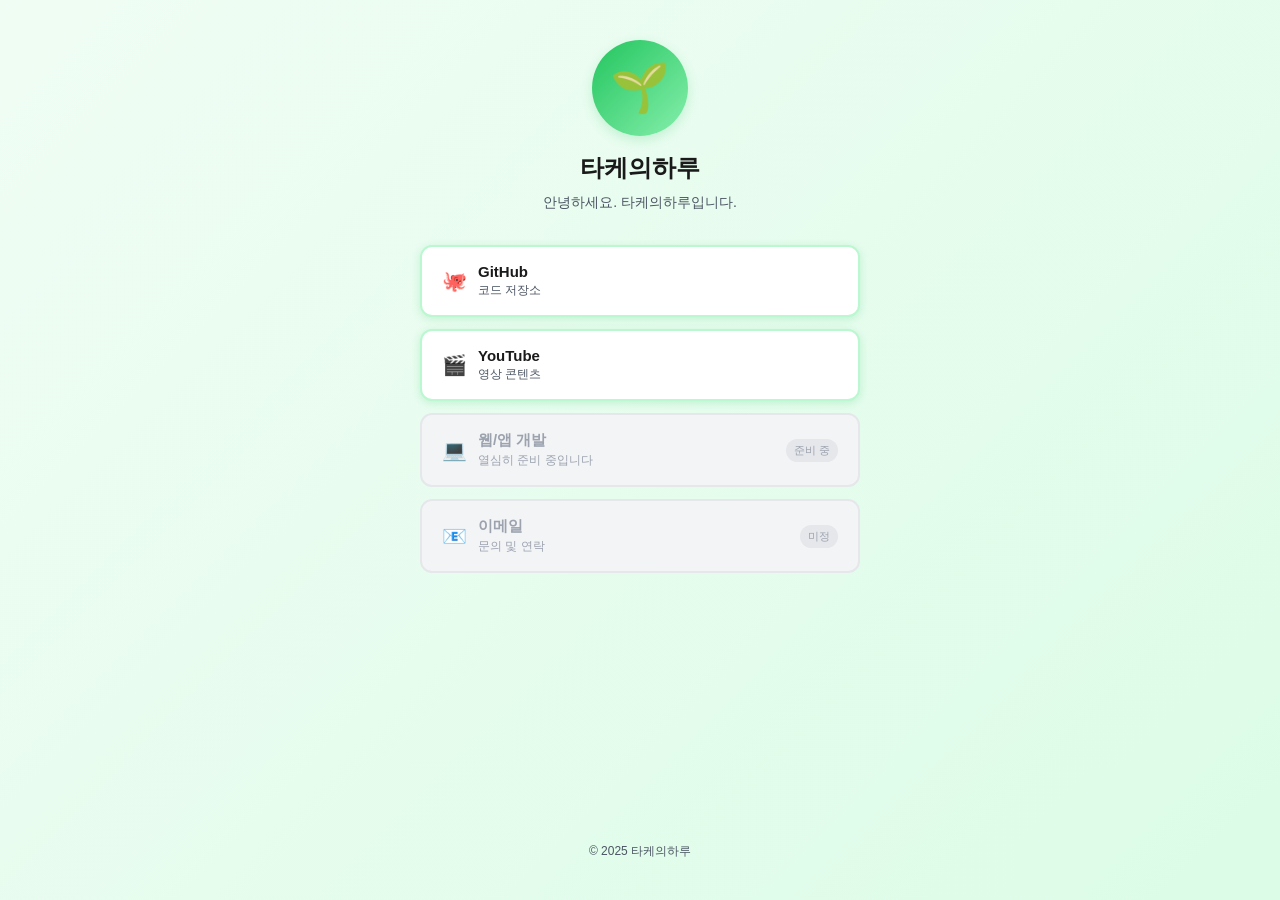
==== commit 1d1a94e0: "feat: Linktree 스타일 링크 페이지 초기 구축 - index.html: 메인 페이지 레이아웃 - style.css: 초록/연두색 밝은 테마 - links.js: 모듈화된" ====
--- a/index.html
+++ b/index.html
@@ -1 +1,30 @@
-<!doctype html><html lang="en"><head><meta charset="utf-8"/><link rel="icon" href="/favicon.ico"/><meta name="viewport" content="width=device-width,initial-scale=1"/><meta name="theme-color" content="#000000"/><meta name="description" content="Web site created using create-react-app"/><link rel="apple-touch-icon" href="/logo192.png"/><link rel="manifest" href="/manifest.json"/><title>Himdol's GitHub Pages</title><script defer="defer" src="/static/js/main.186089f4.js"></script><link href="/static/css/main.508d3a89.css" rel="stylesheet"></head><body><noscript>You need to enable JavaScript to run this app.</noscript><div id="root"></div></body></html>+<!DOCTYPE html>
+<html lang="ko">
+<head>
+    <meta charset="UTF-8">
+    <meta name="viewport" content="width=device-width, initial-scale=1.0">
+    <title>타케의하루</title>
+    <link rel="stylesheet" href="style.css">
+</head>
+<body>
+    <div class="container">
+        <!-- 프로필 섹션 -->
+        <div class="profile">
+            <div class="avatar">🌱</div>
+            <h1 class="name">타케의하루</h1>
+            <p class="bio">안녕하세요. 타케의하루입니다.</p>
+        </div>
+
+        <!-- 링크 섹션 -->
+        <div class="links" id="links-container">
+            <!-- links.js에서 동적으로 생성됨 -->
+        </div>
+
+        <footer>
+            <p>© 2025 타케의하루</p>
+        </footer>
+    </div>
+
+    <script src="links.js"></script>
+</body>
+</html>
--- a/style.css
+++ b/style.css
@@ -0,0 +1,219 @@
+/* ============================================
+   타케의하루 - Linktree Style Page
+   Theme: Light Green / Lime
+   ============================================ */
+
+:root {
+    /* 메인 색상 - 수정하여 테마 변경 가능 */
+    --primary: #22c55e;        /* 초록색 */
+    --primary-light: #86efac;  /* 연두색 */
+    --primary-dark: #16a34a;   /* 진한 초록 */
+
+    /* 배경 & 텍스트 */
+    --bg-gradient-start: #f0fdf4;
+    --bg-gradient-end: #dcfce7;
+    --text-primary: #1a1a1a;
+    --text-secondary: #4b5563;
+
+    /* 링크 버튼 */
+    --link-bg: #ffffff;
+    --link-hover: #f0fdf4;
+    --link-border: #bbf7d0;
+    --link-shadow: rgba(34, 197, 94, 0.2);
+
+    /* 비활성 링크 */
+    --disabled-bg: #f3f4f6;
+    --disabled-text: #9ca3af;
+    --disabled-border: #e5e7eb;
+}
+
+* {
+    margin: 0;
+    padding: 0;
+    box-sizing: border-box;
+}
+
+body {
+    font-family: -apple-system, BlinkMacSystemFont, 'Segoe UI', Roboto, 'Noto Sans KR', sans-serif;
+    background: linear-gradient(135deg, var(--bg-gradient-start) 0%, var(--bg-gradient-end) 100%);
+    min-height: 100vh;
+    color: var(--text-primary);
+}
+
+.container {
+    max-width: 480px;
+    margin: 0 auto;
+    padding: 40px 20px;
+    min-height: 100vh;
+    display: flex;
+    flex-direction: column;
+}
+
+/* 프로필 섹션 */
+.profile {
+    text-align: center;
+    margin-bottom: 32px;
+}
+
+.avatar {
+    width: 96px;
+    height: 96px;
+    margin: 0 auto 16px;
+    background: linear-gradient(135deg, var(--primary) 0%, var(--primary-light) 100%);
+    border-radius: 50%;
+    display: flex;
+    align-items: center;
+    justify-content: center;
+    font-size: 48px;
+    box-shadow: 0 4px 12px var(--link-shadow);
+}
+
+/* 프로필 이미지 사용시 */
+.avatar img {
+    width: 100%;
+    height: 100%;
+    border-radius: 50%;
+    object-fit: cover;
+}
+
+.name {
+    font-size: 24px;
+    font-weight: 700;
+    color: var(--text-primary);
+    margin-bottom: 8px;
+}
+
+.bio {
+    font-size: 14px;
+    color: var(--text-secondary);
+    line-height: 1.5;
+}
+
+/* 링크 섹션 */
+.links {
+    display: flex;
+    flex-direction: column;
+    gap: 12px;
+    flex: 1;
+}
+
+.link-item {
+    display: flex;
+    align-items: center;
+    padding: 16px 20px;
+    background: var(--link-bg);
+    border: 2px solid var(--link-border);
+    border-radius: 12px;
+    text-decoration: none;
+    color: var(--text-primary);
+    transition: all 0.2s ease;
+    box-shadow: 0 2px 8px var(--link-shadow);
+}
+
+.link-item:hover {
+    transform: translateY(-2px);
+    background: var(--link-hover);
+    border-color: var(--primary);
+    box-shadow: 0 4px 16px var(--link-shadow);
+}
+
+.link-item:active {
+    transform: translateY(0);
+}
+
+/* 비활성 링크 (준비 중, 미정) */
+.link-item.disabled {
+    background: var(--disabled-bg);
+    border-color: var(--disabled-border);
+    color: var(--disabled-text);
+    cursor: default;
+    box-shadow: none;
+}
+
+.link-item.disabled:hover {
+    transform: none;
+    background: var(--disabled-bg);
+    border-color: var(--disabled-border);
+}
+
+.link-icon {
+    width: 24px;
+    height: 24px;
+    margin-right: 12px;
+    display: flex;
+    align-items: center;
+    justify-content: center;
+    font-size: 20px;
+}
+
+.link-icon svg {
+    width: 24px;
+    height: 24px;
+    fill: currentColor;
+}
+
+.link-content {
+    flex: 1;
+}
+
+.link-title {
+    font-size: 15px;
+    font-weight: 600;
+}
+
+.link-subtitle {
+    font-size: 12px;
+    color: var(--text-secondary);
+    margin-top: 2px;
+}
+
+.link-item.disabled .link-subtitle {
+    color: var(--disabled-text);
+}
+
+.link-badge {
+    font-size: 11px;
+    padding: 4px 8px;
+    background: var(--primary-light);
+    color: var(--primary-dark);
+    border-radius: 20px;
+    font-weight: 500;
+}
+
+.link-item.disabled .link-badge {
+    background: var(--disabled-border);
+    color: var(--disabled-text);
+}
+
+/* 푸터 */
+footer {
+    text-align: center;
+    margin-top: 32px;
+    padding-top: 20px;
+}
+
+footer p {
+    font-size: 12px;
+    color: var(--text-secondary);
+}
+
+/* 반응형 */
+@media (max-width: 480px) {
+    .container {
+        padding: 32px 16px;
+    }
+
+    .avatar {
+        width: 80px;
+        height: 80px;
+        font-size: 40px;
+    }
+
+    .name {
+        font-size: 20px;
+    }
+
+    .link-item {
+        padding: 14px 16px;
+    }
+}
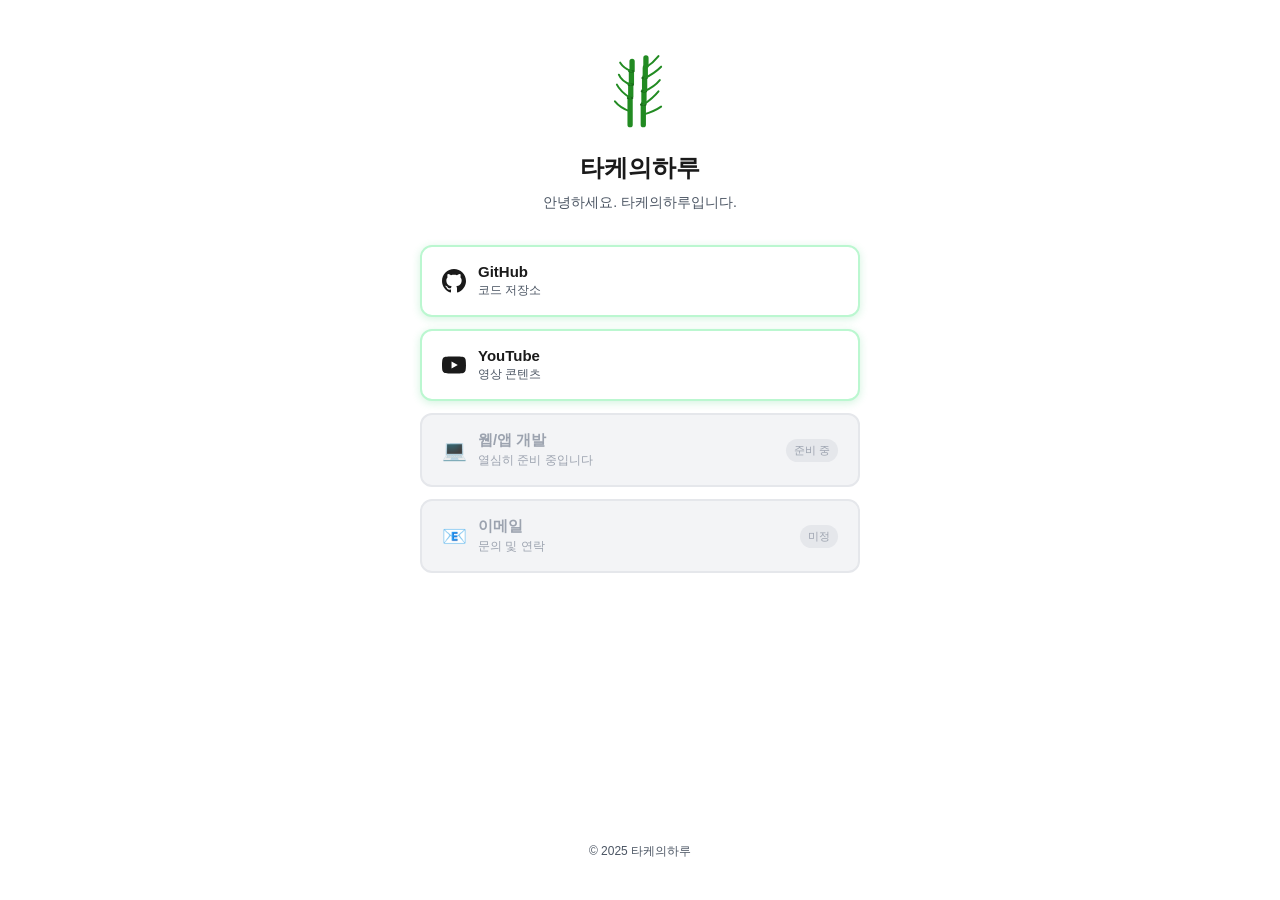
==== commit 6312ddb6: "style: 디자인 개선 - 배경 흰색, 대나무 로고, SVG 아이콘 - 배경색 흰색으로 변경 - 대나무 로고 SVG 추가 및 프로필에 적용 - favicon 추가 - GitHub" ====
--- a/index.html
+++ b/index.html
@@ -4,13 +4,16 @@
     <meta charset="UTF-8">
     <meta name="viewport" content="width=device-width, initial-scale=1.0">
     <title>타케의하루</title>
+    <link rel="icon" type="image/svg+xml" href="assets/logo.svg">
     <link rel="stylesheet" href="style.css">
 </head>
 <body>
     <div class="container">
         <!-- 프로필 섹션 -->
         <div class="profile">
-            <div class="avatar">🌱</div>
+            <div class="avatar">
+                <img src="assets/logo.svg" alt="타케의하루 로고">
+            </div>
             <h1 class="name">타케의하루</h1>
             <p class="bio">안녕하세요. 타케의하루입니다.</p>
         </div>
--- a/style.css
+++ b/style.css
@@ -35,7 +35,7 @@
 
 body {
     font-family: -apple-system, BlinkMacSystemFont, 'Segoe UI', Roboto, 'Noto Sans KR', sans-serif;
-    background: linear-gradient(135deg, var(--bg-gradient-start) 0%, var(--bg-gradient-end) 100%);
+    background: #ffffff;
     min-height: 100vh;
     color: var(--text-primary);
 }
@@ -59,21 +59,19 @@
     width: 96px;
     height: 96px;
     margin: 0 auto 16px;
-    background: linear-gradient(135deg, var(--primary) 0%, var(--primary-light) 100%);
+    background: #ffffff;
     border-radius: 50%;
     display: flex;
     align-items: center;
     justify-content: center;
-    font-size: 48px;
-    box-shadow: 0 4px 12px var(--link-shadow);
+    padding: 8px;
 }
 
 /* 프로필 이미지 사용시 */
 .avatar img {
     width: 100%;
     height: 100%;
-    border-radius: 50%;
-    object-fit: cover;
+    object-fit: contain;
 }
 
 .name {
